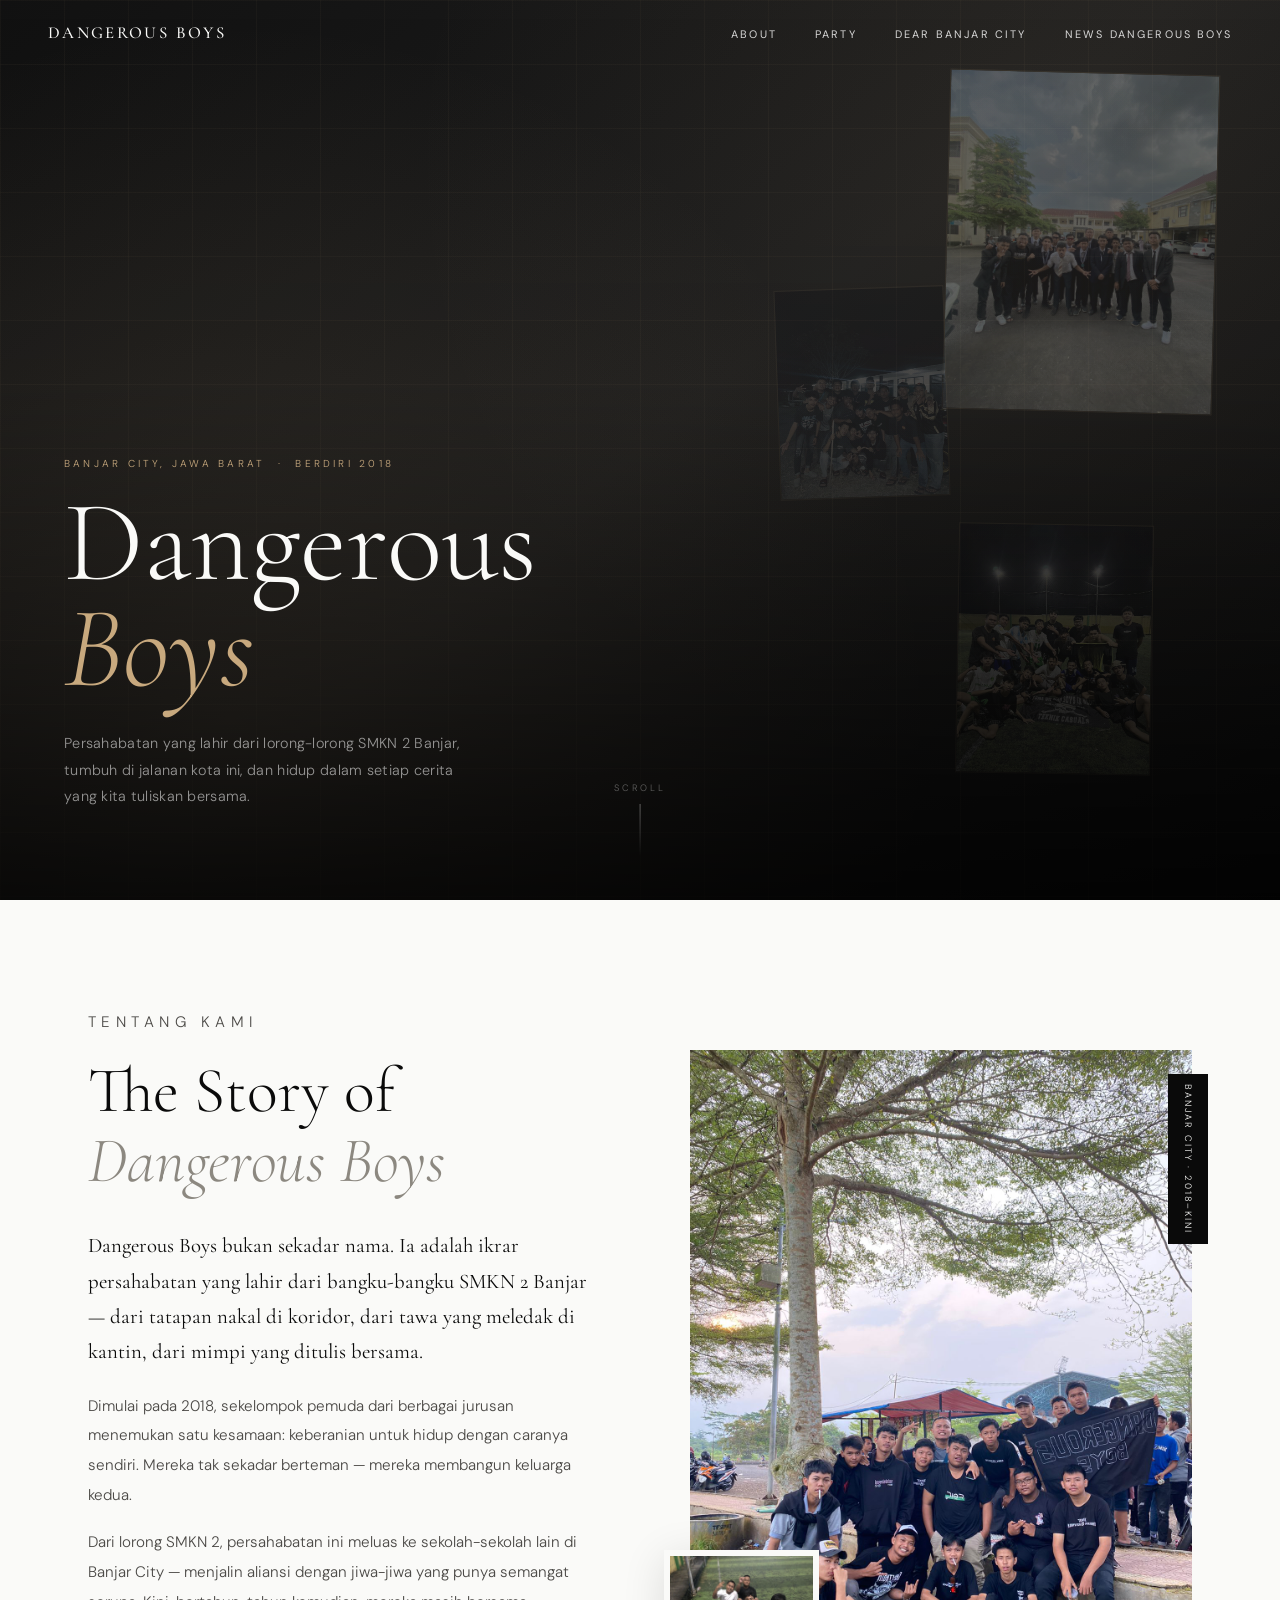
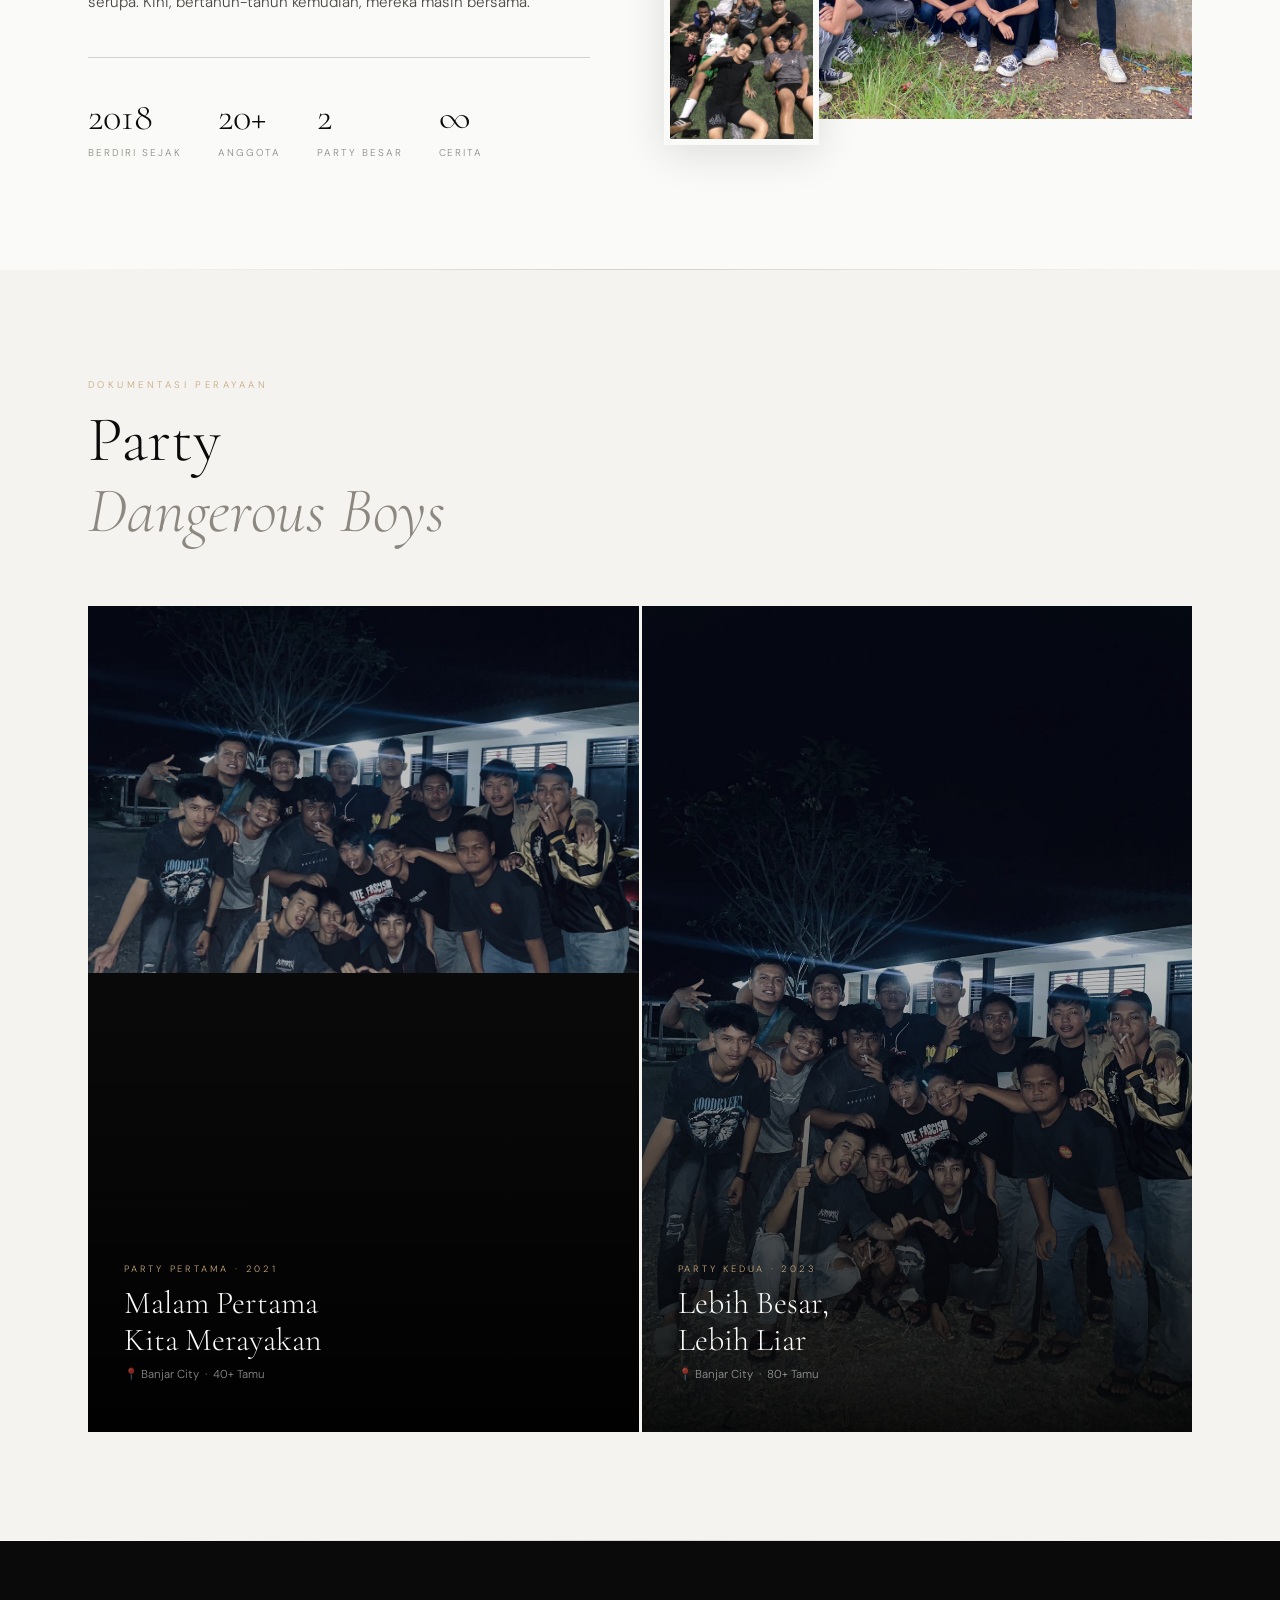
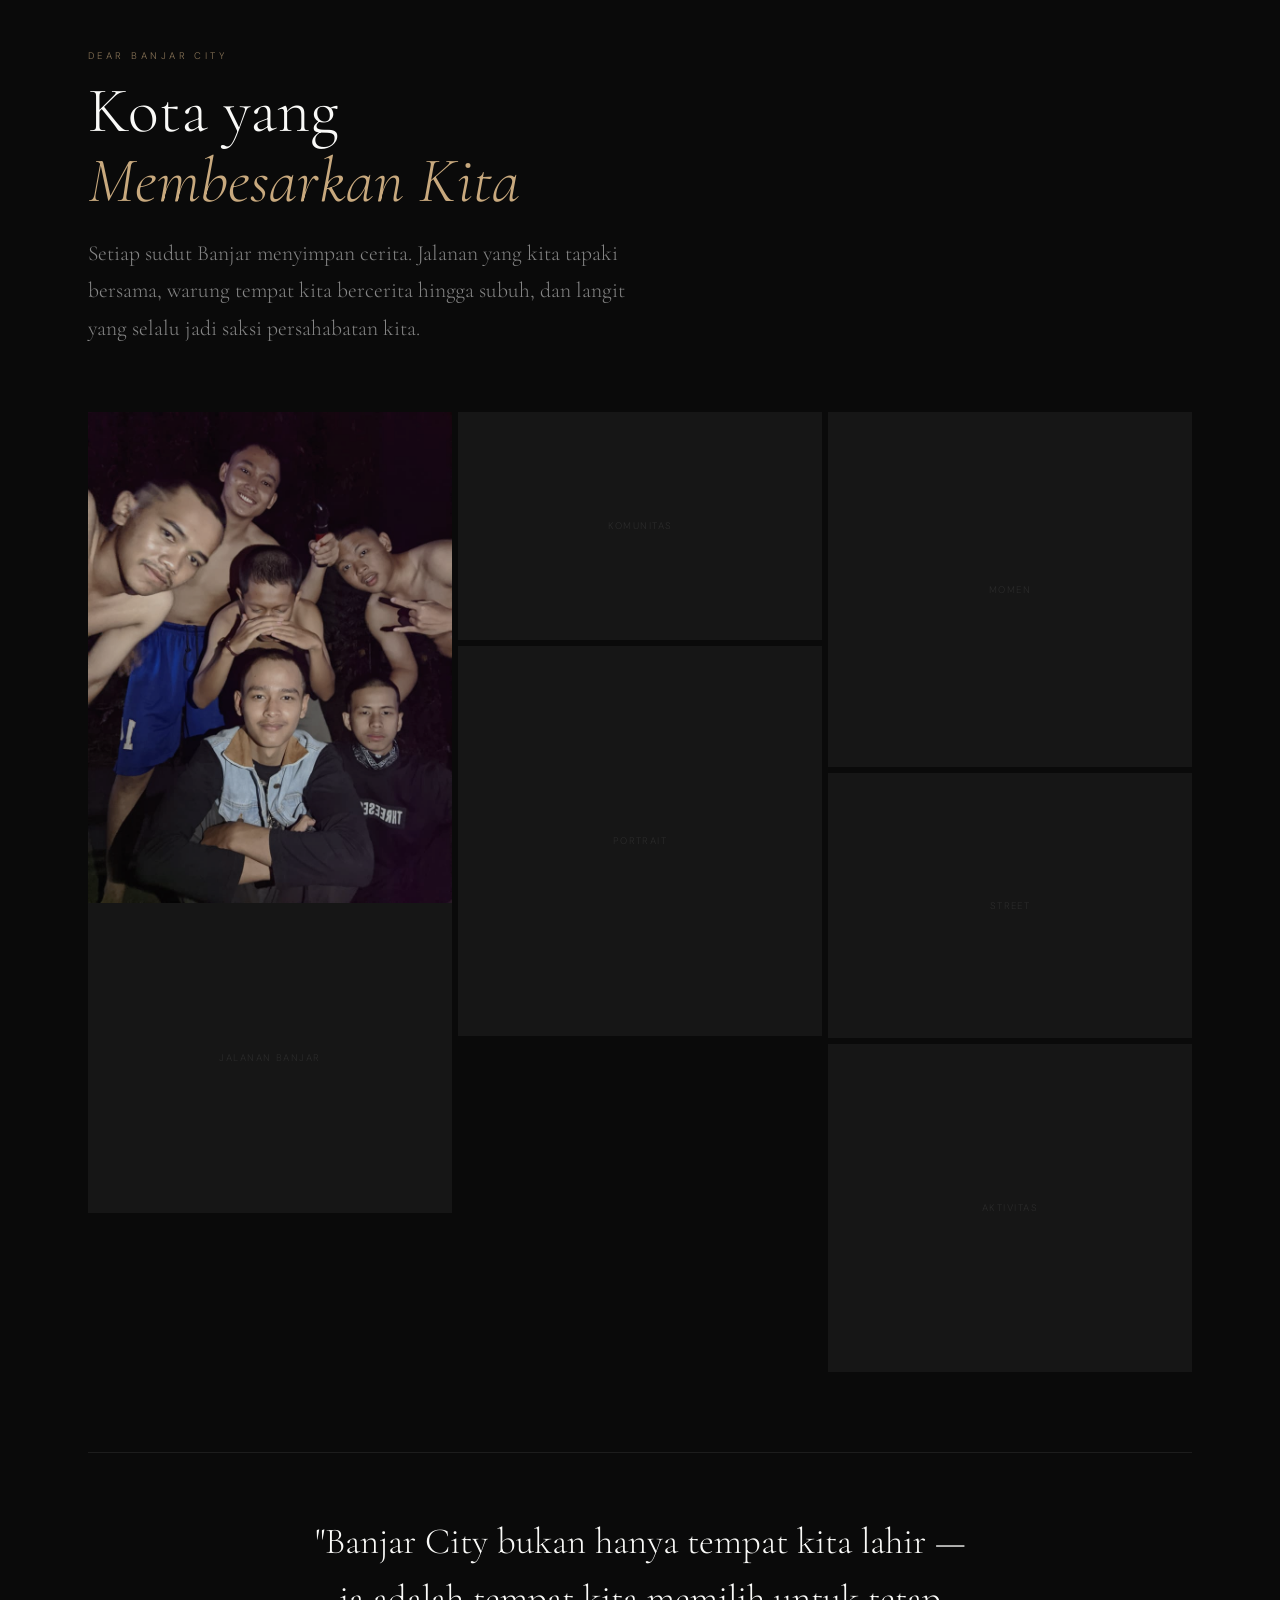
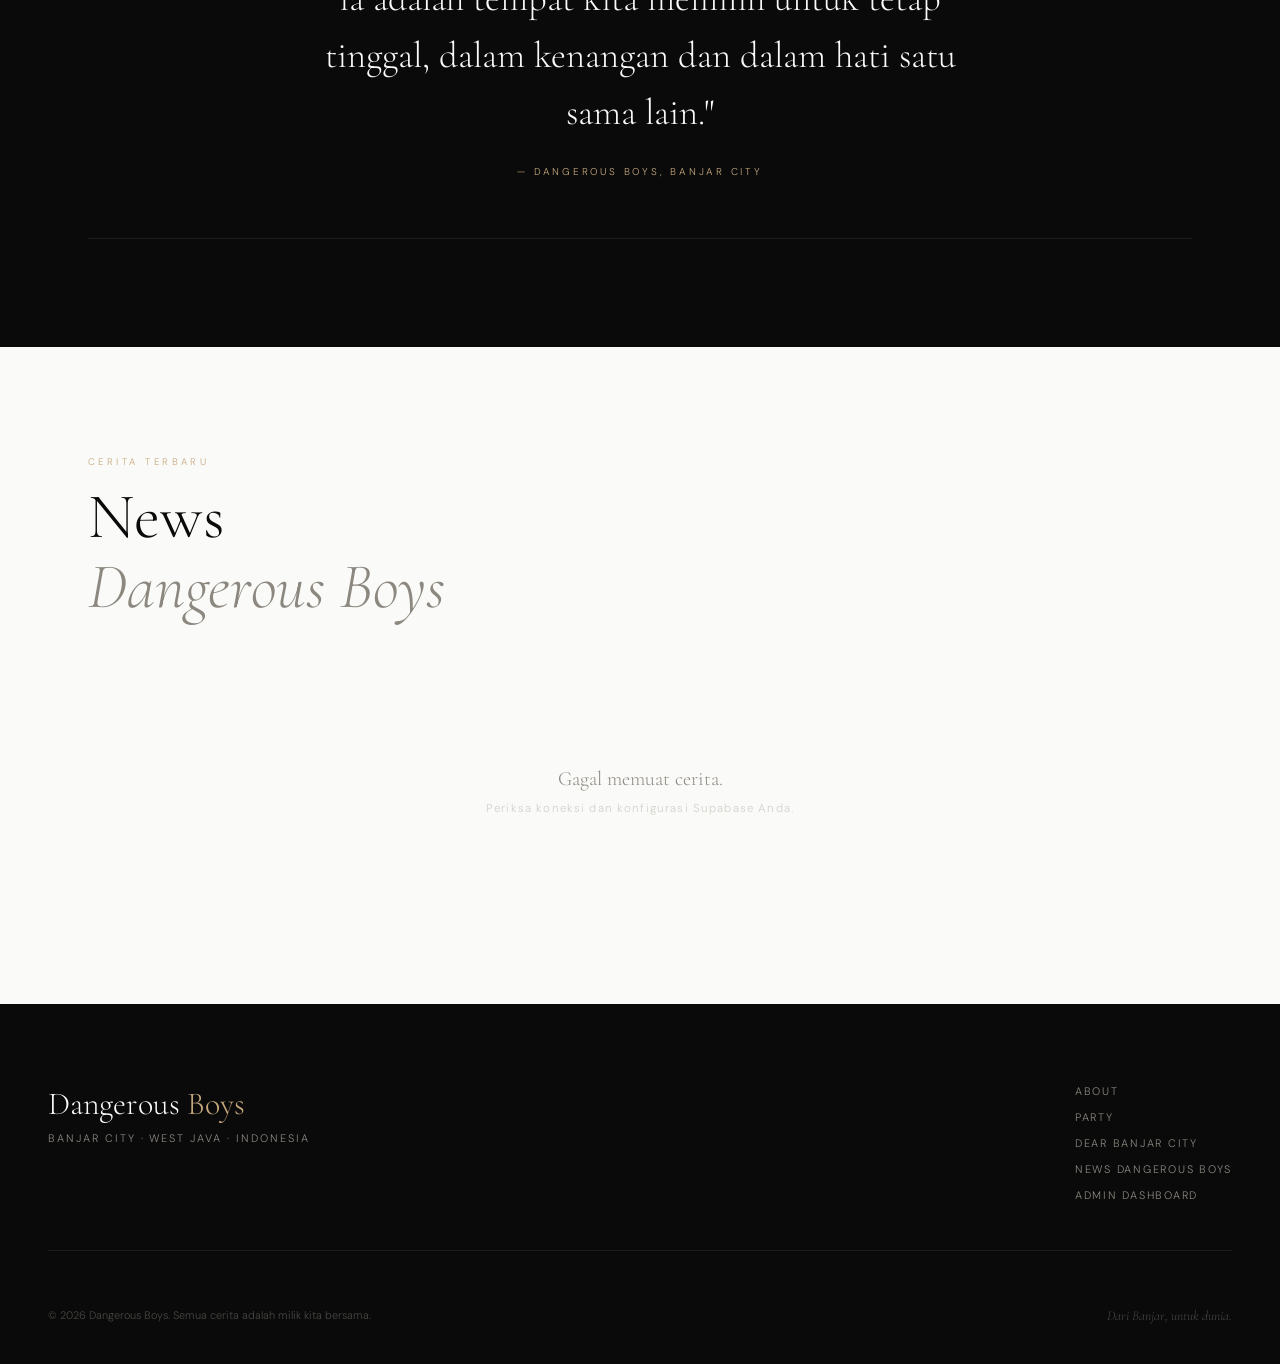
==== index.html @ dc1d6043 "update" ====
<!DOCTYPE html>
<html lang="id">

<head>
    <meta charset="UTF-8" />
    <meta name="viewport" content="width=device-width, initial-scale=1.0" />
    <meta name="description"
        content="Dangerous Boys — Komunitas persahabatan dari Banjar City, Jawa Barat. Dokumentasi perjalanan, party, dan cerita bersama." />
    <title>Dangerous Boys — Banjar City</title>

    <!-- CSS -->
    <link rel="stylesheet" href="css/style.css" />
    <link rel="stylesheet" href="css/animation.css" />
</head>

<body>

    <!-- NAVBAR (di-inject oleh components/navbar.js) -->
    <div id="navbar-root"></div>

    <!-- ═══════════════════════════════════════════════════════════
       HERO
  ════════════════════════════════════════════════════════════ -->
    <section class="hero">
        <div class="hero-bg"></div>
        <div class="hero-grid"></div>

        <!-- Floating photo frames (isi dengan foto asli jika ada) -->
        <div class="hero-photos" aria-hidden="true">
            <div class="hero-photo hp1">
                <img src="assets/images/wisudasmk1.jpeg" alt="" />
                <div class="ph">Photo 1</div>
            </div>
            <div class="hero-photo hp2">
                <img src="assets/images/homeajay.jpeg" alt="" />
                <div class="ph">Photo 2</div>
            </div>
            <div class="hero-photo hp3">
                <img src="assets/images/socer.jpeg" alt="" />
                <div class="ph">Photo 3</div>
            </div>
        </div>

        <div class="hero-overlay"></div>

        <div class="hero-content">
            <p class="hero-eyebrow">Banjar City, Jawa Barat &nbsp;·&nbsp; Berdiri 2018</p>
            <h1 class="hero-title">
                Dangerous<br>
                <em>Boys</em>
            </h1>
            <p class="hero-sub">
                Persahabatan yang lahir dari lorong-lorong SMKN 2 Banjar,
                tumbuh di jalanan kota ini, dan hidup dalam setiap cerita
                yang kita tuliskan bersama.
            </p>
        </div>

        <div class="hero-scroll" aria-hidden="true">
            <span>Scroll</span>
            <div class="scroll-line"></div>
        </div>
    </section>

    <!-- ═══════════════════════════════════════════════════════════
       ABOUT
  ════════════════════════════════════════════════════════════ -->
    <section id="about">
        <div class="container">
            <div class="about-inner">

                <!-- Text — kiri -->
                <div class="about-text reveal-left">
                    <p class="section-eyebrow">Tentang Kami</p>
                    <h2 class="section-title" style="margin-bottom: 32px">
                        The Story of<br>
                        <em>Dangerous Boys</em>
                    </h2>
                    <p class="lead">
                        Dangerous Boys bukan sekadar nama. Ia adalah ikrar persahabatan yang lahir
                        dari bangku-bangku SMKN 2 Banjar — dari tatapan nakal di koridor, dari tawa
                        yang meledak di kantin, dari mimpi yang ditulis bersama.
                    </p>
                    <p>
                        Dimulai pada 2018, sekelompok pemuda dari berbagai jurusan menemukan satu
                        kesamaan: keberanian untuk hidup dengan caranya sendiri. Mereka tak sekadar
                        berteman — mereka membangun keluarga kedua.
                    </p>
                    <p>
                        Dari lorong SMKN 2, persahabatan ini meluas ke sekolah-sekolah lain di
                        Banjar City — menjalin aliansi dengan jiwa-jiwa yang punya semangat serupa.
                        Kini, bertahun-tahun kemudian, mereka masih bersama.
                    </p>
                    <div class="about-stats">
                        <div>
                            <span class="stat-num">2018</span>
                            <span class="stat-label">Berdiri Sejak</span>
                        </div>
                        <div>
                            <span class="stat-num">20+</span>
                            <span class="stat-label">Anggota</span>
                        </div>
                        <div>
                            <span class="stat-num">2</span>
                            <span class="stat-label">Party Besar</span>
                        </div>
                        <div>
                            <span class="stat-num">∞</span>
                            <span class="stat-label">Cerita</span>
                        </div>
                    </div>
                </div>

                <!-- Photo — kanan -->
                <div class="about-photo reveal-right">
                    <div class="about-photo-main">
                        <!-- Ganti dengan foto asli: -->
                        <img src="assets/images/scitem.jpeg" alt="Dangerous Boys" />
                        <div class="ph" style="min-height:460px;flex-direction:column;gap:8px">
                            <span>📷</span>
                            <span>Portrait Photo<br>Dangerous Boys</span>
                        </div>
                    </div>
                    <div class="about-photo-accent">
                        <img src="assets/images/socer2.jpeg" alt="" />
                        <div class="ph" style="height:100%">Group</div>
                    </div>
                    <div class="about-photo-tag">Banjar City · 2018–Kini</div>
                </div>

            </div>
        </div>
    </section>

    <div class="divider"></div>

    <!-- ═══════════════════════════════════════════════════════════
       PARTY
  ════════════════════════════════════════════════════════════ -->
    <section id="party">
        <div class="container">
            <div class="party-header reveal">
                <p class="section-eyebrow">Dokumentasi Perayaan</p>
                <h2 class="section-title">
                    Party<br>
                    <em>Dangerous Boys</em>
                </h2>
            </div>

            <div class="party-grid">

                <!-- Party 1 -->
                <div class="party-card reveal" onclick="openModal('party1')" role="button" tabindex="0"
                    aria-label="Lihat Party Pertama 2021">
                    <div class="party-card-img">
                        <img src="assets/images/homeajay.jpeg" alt="Party Pertama 2021" />
                        <div class="ph" style="min-height:360px">Party I — 2021</div>
                    </div>
                    <div class="party-card-overlay">
                        <p class="pc-tag">Party Pertama · 2021</p>
                        <h3 class="pc-title">Malam Pertama<br>Kita Merayakan</h3>
                        <p class="pc-meta">📍 Banjar City &nbsp;·&nbsp; 40+ Tamu</p>
                        <p class="pc-story">
                            Malam di mana semuanya terasa seperti mimpi. Kita berkumpul untuk
                            pertama kalinya dalam perayaan yang sesungguhnya — musik kencang,
                            tawa tak berhenti, dan janji dibuat di bawah langit Banjar.
                        </p>
                    </div>
                </div>

                <!-- Party 2 -->
                <div class="party-card reveal" style="transition-delay: .15s" onclick="openModal('party2')"
                    role="button" tabindex="0" aria-label="Lihat Party Kedua 2023">
                    <div class="party-card-img">
                        <img src="assets/images/homeajay.jpeg" alt="Party Kedua 2023" />
                        <div class="ph" style="min-height:500px">Party II — 2023</div>
                    </div>
                    <div class="party-card-overlay">
                        <p class="pc-tag">Party Kedua · 2023</p>
                        <h3 class="pc-title">Lebih Besar,<br>Lebih Liar</h3>
                        <p class="pc-meta">📍 Banjar City &nbsp;·&nbsp; 80+ Tamu</p>
                        <p class="pc-story">
                            Dua tahun berlalu, Dangerous Boys kembali. Lebih ramai, lebih meriah,
                            lebih penuh kenangan. Wajah baru berbaur dengan yang lama —
                            semua menjadi satu dalam satu malam tak terlupakan.
                        </p>
                    </div>
                </div>

            </div>
        </div>
    </section>

    <div class="divider"></div>

    <!-- ═══════════════════════════════════════════════════════════
       DEAR BANJAR CITY
  ════════════════════════════════════════════════════════════ -->
    <section id="dear-banjar">
        <div class="container">

            <div class="dear-header reveal">
                <p class="section-eyebrow">Dear Banjar City</p>
                <h2 class="section-title">
                    Kota yang<br>
                    <em>Membesarkan Kita</em>
                </h2>
                <p class="dear-lead">
                    Setiap sudut Banjar menyimpan cerita. Jalanan yang kita tapaki bersama,
                    warung tempat kita bercerita hingga subuh, dan langit yang selalu
                    jadi saksi persahabatan kita.
                </p>
            </div>

            <!-- Masonry gallery -->
            <div class="dear-masonry">

                <div class="dear-item reveal" onclick="openModal('banjar1')" role="button" tabindex="0">
                    <img src="assets/images/botak.jpeg" alt="Jalanan Banjar" />
                    <div class="ph" style="height: 310px">Jalanan Banjar</div>
                    <div class="dear-item-caption">"Di sini kita belajar arti pulang." — Banjar City, 2022</div>
                </div>

                <div class="dear-item reveal" style="transition-delay: .1s" onclick="openModal('banjar2')" role="button"
                    tabindex="0">
                    <!-- <img src="assets/images/stories/banjar-2.jpg" alt="Komunitas" /> -->
                    <div class="ph" style="height: 228px">Komunitas</div>
                    <div class="dear-item-caption">"Persahabatan yang ditempa dari keringat dan tawa." — 2021</div>
                </div>

                <div class="dear-item reveal" style="transition-delay: .2s" onclick="openModal('banjar3')" role="button"
                    tabindex="0">
                    <!-- <img src="assets/images/stories/banjar-3.jpg" alt="Portrait" /> -->
                    <div class="ph" style="height: 390px">Portrait</div>
                    <div class="dear-item-caption">"Wajah-wajah yang akan selalu aku rindukan." — 2023</div>
                </div>

                <div class="dear-item reveal" style="transition-delay: .1s" onclick="openModal('banjar4')" role="button"
                    tabindex="0">
                    <!-- <img src="assets/images/stories/banjar-4.jpg" alt="Momen" /> -->
                    <div class="ph" style="height: 355px">Momen</div>
                    <div class="dear-item-caption">"Kita menulis sejarah kecil kita sendiri." — 2022</div>
                </div>

                <div class="dear-item reveal" style="transition-delay: .2s" onclick="openModal('banjar5')" role="button"
                    tabindex="0">
                    <!-- <img src="assets/images/stories/banjar-5.jpg" alt="Street" /> -->
                    <div class="ph" style="height: 265px">Street</div>
                    <div class="dear-item-caption">"Banjar mengajarkan kita bangga dengan tempat kita berdiri." — 2023
                    </div>
                </div>

                <div class="dear-item reveal" style="transition-delay: .3s" onclick="openModal('banjar6')" role="button"
                    tabindex="0">
                    <!-- <img src="assets/images/stories/banjar-6.jpg" alt="Aktivitas" /> -->
                    <div class="ph" style="height: 328px">Aktivitas</div>
                    <div class="dear-item-caption">"Malam-malam panjang yang membentuk kita." — 2022</div>
                </div>

            </div>

            <!-- Quote -->
            <div class="dear-quote reveal">
                <blockquote>
                    "Banjar City bukan hanya tempat kita lahir — ia adalah tempat kita
                    memilih untuk tetap tinggal, dalam kenangan dan dalam hati satu sama lain."
                </blockquote>
                <cite>— Dangerous Boys, Banjar City</cite>
            </div>

        </div>
    </section>

    <!-- ═══════════════════════════════════════════════════════════
       NEWS DANGEROUS BOYS
  ════════════════════════════════════════════════════════════ -->
    <section id="news">
        <div class="container">
            <div class="news-header reveal">
                <p class="section-eyebrow">Cerita Terbaru</p>
                <h2 class="section-title">
                    News<br>
                    <em>Dangerous Boys</em>
                </h2>
            </div>
            <!-- Diisi oleh js/news.js -->
            <div class="news-grid" id="newsGrid"></div>
        </div>
    </section>

    <!-- FOOTER (di-inject oleh components/footer.js) -->
    <div id="footer-root"></div>

    <!-- ═══════════════════════════════════════════════════════════
       MODAL (global, dipakai oleh modal.js)
  ════════════════════════════════════════════════════════════ -->
    <div id="modal" role="dialog" aria-modal="true" aria-labelledby="modalTitle">
        <div class="modal-inner">
            <button class="modal-close" onclick="closeModal()" aria-label="Tutup">✕ Tutup</button>
            <div class="modal-img-wrap">
                <img id="modalImg" src="" alt="" />
                <div id="modalPh" aria-hidden="true"></div>
            </div>
            <div class="modal-body">
                <p class="modal-tag" id="modalTag"></p>
                <h3 class="modal-title" id="modalTitle"></h3>
                <p class="modal-story" id="modalStory"></p>
                <p class="modal-meta" id="modalMeta"></p>
            </div>
        </div>
    </div>

    <!-- ═══════════════════════════════════════════════════════════
       SCRIPTS — urutan penting!
  ════════════════════════════════════════════════════════════ -->
    <!-- 1. Supabase helper (harus pertama) -->
    <script src="js/supabase.js"></script>

    <!-- 2. Components -->
    <script src="components/navbar.js"></script>
    <script src="components/footer.js"></script>
    <script src="components/card-news.js"></script>

    <!-- 3. JS modules -->
    <script src="js/animation.js"></script>
    <script src="js/modal.js"></script>
    <script src="js/news.js"></script>

    <!-- 4. Entry point (jalankan setelah semua siap) -->
    <script src="js/main.js"></script>

</body>

</html>
---- css/style.css ----
/* ============================================================
   style.css — Main Styles untuk index.html
   ============================================================ */

@import url('https://fonts.googleapis.com/css2?family=Cormorant+Garamond:ital,wght@0,300;0,400;0,500;0,600;1,300;1,400&family=DM+Sans:opsz,wght@9..40,300;9..40,400;9..40,500&display=swap');

/* ── RESET & VARIABLES ─────────────────────────────────────── */
*, *::before, *::after { box-sizing: border-box; margin: 0; padding: 0; }

:root {
  --black:    #0a0a0a;
  --white:    #fafaf8;
  --gray-100: #f4f3f0;
  --gray-200: #ebebea;
  --gray-300: #d4d1cb;
  --gray-500: #8c8880;
  --gray-700: #4a4845;
  --accent:   #c8a97e;
  --accent-d: #a8895e;
  --serif:    'Cormorant Garamond', Georgia, serif;
  --sans:     'DM Sans', system-ui, sans-serif;
}

html  { scroll-behavior: smooth; }
body  { background: var(--white); color: var(--black); font-family: var(--sans); font-weight: 300; overflow-x: hidden; }
img   { max-width: 100%; display: block; }
a     { color: inherit; }

/* ── NAVBAR ────────────────────────────────────────────────── */
#navbar {
  position: fixed; top: 0; left: 0; right: 0; z-index: 100;
  padding: 22px 48px;
  display: flex; align-items: center; justify-content: space-between;
  transition: background 0.4s ease, border-color 0.4s ease, backdrop-filter 0.4s ease;
}
#navbar.scrolled {
  background: rgba(250, 250, 248, 0.95);
  backdrop-filter: blur(14px);
  border-bottom: 1px solid var(--gray-300);
}

/* Logo */
.nav-logo {
  font-family: var(--serif); font-size: 1.05rem; font-weight: 500;
  letter-spacing: 0.14em; text-transform: uppercase;
  color: var(--white); text-decoration: none;
  transition: color 0.3s; white-space: nowrap;
}
#navbar.scrolled .nav-logo { color: var(--black); }

/* Desktop links */
.nav-links {
  display: flex; gap: 38px; list-style: none;
}
.nav-links a {
  font-size: 0.68rem; font-weight: 400; letter-spacing: 0.2em;
  text-transform: uppercase; color: rgba(255,255,255,0.82); text-decoration: none;
  transition: color 0.3s; position: relative; white-space: nowrap;
}
.nav-links a::after {
  content: ''; position: absolute; bottom: -3px; left: 0;
  width: 0; height: 1px; background: currentColor; transition: width 0.3s;
}
.nav-links a:hover::after,
.nav-links a.nav-active::after { width: 100%; }
.nav-links a:hover { color: var(--white); }
#navbar.scrolled .nav-links a { color: var(--gray-700); }
#navbar.scrolled .nav-links a:hover { color: var(--black); }

/* Hamburger — hanya muncul di mobile */
.hamburger {
  display: none; flex-direction: column; gap: 5px;
  cursor: pointer; background: none; border: none; padding: 4px;
}
.hamburger span {
  display: block; width: 24px; height: 1px;
  background: var(--white); transition: background 0.3s;
}
#navbar.scrolled .hamburger span { background: var(--black); }

/* ── MOBILE MENU ─────────────────────────────────────────────
   Terpisah dari navbar — overlay fullscreen sendiri          */
.mobile-menu {
  display: none;                    /* Hidden secara default */
  position: fixed; inset: 0; z-index: 99;
  background: var(--black);
  flex-direction: column; align-items: center; justify-content: center;
  gap: 36px;
}
.mobile-menu.open { display: flex; } /* Muncul hanya saat JS tambahkan .open */

.mobile-close {
  position: absolute; top: 24px; right: 32px;
  background: none; border: none; color: var(--white);
  font-size: 1.8rem; cursor: pointer; line-height: 1;
}
.mobile-link {
  font-family: var(--serif); font-size: 2.2rem; font-weight: 300;
  color: var(--white); text-decoration: none; letter-spacing: 0.04em;
  transition: color 0.3s;
}
.mobile-link:hover { color: var(--accent); }

/* ── HERO ───────────────────────────────────────────────────── */
.hero {
  height: 100vh; position: relative; overflow: hidden;
  display: flex; align-items: flex-end; padding: 90px 64px;
}
.hero-bg {
  position: absolute; inset: 0;
  background: linear-gradient(140deg, #111 0%, #1e1e1e 50%, #0d0d0d 100%);
  will-change: transform;
}
.hero-bg::before {
  content: ''; position: absolute; inset: 0;
  background:
    radial-gradient(circle at 18% 80%, rgba(200,169,126,0.14) 0%, transparent 55%),
    radial-gradient(circle at 82% 18%, rgba(200,169,126,0.07) 0%, transparent 50%);
}
.hero-grid {
  position: absolute; inset: 0; pointer-events: none;
  background-image:
    linear-gradient(rgba(200,169,126,0.04) 1px, transparent 1px),
    linear-gradient(90deg, rgba(200,169,126,0.04) 1px, transparent 1px);
  background-size: 64px 64px;
}
.hero-overlay {
  position: absolute; inset: 0;
  background: linear-gradient(to top, rgba(0,0,0,0.78) 0%, rgba(0,0,0,0.04) 58%, transparent 100%);
}

/* Hero floating photos */
.hero-photos { position: absolute; inset: 0; pointer-events: none; }
.hero-photo {
  position: absolute; overflow: hidden;
  border: 1px solid rgba(200,169,126,0.18);
}
.hero-photo .ph {
  width: 100%; height: 100%;
  background: #1c1c1c;
  display: flex; align-items: center; justify-content: center;
  color: #2e2e2e; font-size: 0.58rem; letter-spacing: 0.18em; text-transform: uppercase;
}
.hero-photo img { width: 100%; height: 100%; object-fit: cover; opacity: 0.55; filter: grayscale(30%); }
.hp1 { top: 8%; right: 5%; width: 270px; height: 340px; transform: rotate(1.5deg); opacity: 0.55; }
.hp2 { top: 32%; right: 26%; width: 170px; height: 210px; transform: rotate(-2deg); opacity: 0.35; }
.hp3 { bottom: 14%; right: 10%; width: 195px; height: 250px; transform: rotate(1deg); opacity: 0.45; }

/* Hero content */
.hero-content { position: relative; z-index: 2; max-width: 680px; }
.hero-eyebrow {
  font-size: 0.63rem; letter-spacing: 0.32em; text-transform: uppercase;
  color: var(--accent); margin-bottom: 20px;
}
.hero-title {
  font-family: var(--serif);
  font-size: clamp(3.8rem, 9vw, 7.5rem);
  font-weight: 300; line-height: 0.92;
  color: var(--white); margin-bottom: 28px;
}
.hero-title em { font-style: italic; color: var(--accent); }
.hero-sub {
  font-size: 0.9rem; color: rgba(255,255,255,0.55);
  line-height: 1.85; max-width: 420px; letter-spacing: 0.02em;
}

/* Scroll hint */
.hero-scroll {
  position: absolute; bottom: 44px; left: 50%; transform: translateX(-50%);
  display: flex; flex-direction: column; align-items: center; gap: 10px;
  color: rgba(255,255,255,0.35); font-size: 0.58rem; letter-spacing: 0.32em; text-transform: uppercase;
  z-index: 2;
}
.scroll-line {
  width: 1px; height: 52px;
  background: linear-gradient(to bottom, rgba(255,255,255,0.35), transparent);
}

/* ── SECTION SHARED ─────────────────────────────────────────── */
section { padding: 108px 0; }
.container { max-width: 1200px; margin: 0 auto; padding: 0 48px; }

.section-eyebrow {
  font-size: 0.6rem; letter-spacing: 0.36em; text-transform: uppercase;
  color: var(--accent); margin-bottom: 14px;
}
.section-title {
  font-family: var(--serif);
  font-size: clamp(2.4rem, 5vw, 4rem);
  font-weight: 300; line-height: 1.1;
}
.section-title em { font-style: italic; color: var(--gray-500); }

/* ── ABOUT ──────────────────────────────────────────────────── */
#about { background: var(--white); }
.about-inner {
  display: grid; grid-template-columns: 1fr 1fr;
  gap: 100px; align-items: center;
}
.about-text p { font-size: 0.95rem; line-height: 1.95; color: var(--gray-700); margin-bottom: 18px; }
.about-text p.lead {
  font-family: var(--serif); font-size: 1.3rem; font-weight: 400;
  color: var(--black); line-height: 1.7; margin-bottom: 22px;
}
.about-stats {
  display: flex; gap: 36px; flex-wrap: wrap;
  margin-top: 40px; padding-top: 36px; border-top: 1px solid var(--gray-300);
}
.stat-num   { font-family: var(--serif); font-size: 2.4rem; font-weight: 300; display: block; }
.stat-label { font-size: 0.62rem; letter-spacing: 0.2em; text-transform: uppercase; color: var(--gray-500); }

/* About photo */
.about-photo { position: relative; }
.about-photo-main {
  width: 100%; overflow: hidden; aspect-ratio: 3/4;
  background: var(--gray-100);
}
.about-photo-main img { width: 100%; height: 100%; object-fit: cover; transition: transform 0.8s; }
.about-photo:hover .about-photo-main img { transform: scale(1.04); }
.about-photo-main .ph {
  width: 100%; height: 100%; min-height: 460px;
  display: flex; align-items: center; justify-content: center; flex-direction: column; gap: 8px;
  background: var(--gray-100); color: var(--gray-300);
  font-size: 0.65rem; letter-spacing: 0.15em; text-transform: uppercase;
}
.about-photo-accent {
  position: absolute; bottom: -26px; left: -26px;
  width: 155px; height: 195px;
  border: 6px solid var(--white); overflow: hidden;
  box-shadow: 0 8px 40px rgba(0,0,0,0.12); background: var(--gray-100);
}
.about-photo-accent img { width: 100%; height: 100%; object-fit: cover; filter: grayscale(20%); }
.about-photo-accent .ph { width: 100%; height: 100%; min-height: 0; font-size: 0.58rem; display: flex; align-items: center; justify-content: center; color: var(--gray-300); }
.about-photo-tag {
  position: absolute; top: 24px; right: -16px;
  background: var(--black); color: var(--white);
  font-size: 0.58rem; letter-spacing: 0.2em; text-transform: uppercase;
  padding: 10px 14px; writing-mode: vertical-rl;
}

/* ── DIVIDER ────────────────────────────────────────────────── */
.divider {
  max-width: 1200px; margin: 0 auto; padding: 0 48px; height: 1px;
  background: linear-gradient(to right, transparent, var(--gray-300), transparent);
}

/* ── PARTY ──────────────────────────────────────────────────── */
#party { background: var(--gray-100); }
.party-header { margin-bottom: 60px; }
.party-grid { display: grid; grid-template-columns: 1fr 1fr; gap: 3px; }

.party-card { position: relative; overflow: hidden; cursor: pointer; background: var(--black); }
.party-card-img { width: 100%; overflow: hidden; position: relative; }
.party-card:nth-child(1) .party-card-img { aspect-ratio: 3/2; }
.party-card:nth-child(2) .party-card-img { aspect-ratio: 2/3; }
.party-card .ph {
  width: 100%; min-height: 320px; height: 100%;
  display: flex; align-items: center; justify-content: center;
  background: #191919; color: #333;
  font-size: 0.65rem; letter-spacing: 0.15em; text-transform: uppercase;
}
.party-card img { width: 100%; height: 100%; object-fit: cover; opacity: 0.8; filter: grayscale(20%); transition: transform 0.9s, filter 0.6s, opacity 0.5s; }
.party-card:hover img { transform: scale(1.06); filter: grayscale(0%); opacity: 1; }

.party-card-overlay {
  position: absolute; inset: 0;
  background: linear-gradient(to top, rgba(0,0,0,0.9) 0%, rgba(0,0,0,0.06) 55%, transparent 100%);
  display: flex; flex-direction: column; justify-content: flex-end; padding: 36px;
}
.pc-tag  { font-size: 0.58rem; letter-spacing: 0.3em; text-transform: uppercase; color: var(--accent); margin-bottom: 10px; }
.pc-title{ font-family: var(--serif); font-size: 2rem; font-weight: 300; color: var(--white); line-height: 1.15; margin-bottom: 8px; }
.pc-meta { font-size: 0.72rem; color: rgba(255,255,255,0.55); }
.pc-story{
  font-size: 0.84rem; color: rgba(255,255,255,0.65); line-height: 1.75; margin-top: 14px;
  max-height: 0; overflow: hidden; opacity: 0;
  transition: max-height 0.6s ease, opacity 0.4s ease;
}
.party-card:hover .pc-story { max-height: 180px; opacity: 1; }

/* ── DEAR BANJAR CITY ───────────────────────────────────────── */
#dear-banjar { background: var(--black); }
.dear-header { margin-bottom: 64px; }
.dear-header .section-eyebrow  { color: rgba(200,169,126,0.65); }
.dear-header .section-title    { color: var(--white); }
.dear-header .section-title em { color: var(--accent); }
.dear-lead {
  font-family: var(--serif); font-size: 1.35rem; font-weight: 300;
  color: rgba(255,255,255,0.5); line-height: 1.75; max-width: 560px; margin-top: 18px;
}

.dear-masonry { columns: 3; column-gap: 6px; }
.dear-item {
  break-inside: avoid; margin-bottom: 6px;
  position: relative; overflow: hidden; cursor: pointer; background: #131313;
}
.dear-item .ph {
  width: 100%; display: flex; align-items: center; justify-content: center;
  background: #161616; color: #2a2a2a;
  font-size: 0.6rem; letter-spacing: 0.15em; text-transform: uppercase;
}
.dear-item img { width: 100%; display: block; filter: grayscale(30%); opacity: 0.8; transition: transform 0.8s, filter 0.5s, opacity 0.5s; }
.dear-item:hover img { transform: scale(1.05); filter: grayscale(0%); opacity: 1; }
.dear-item-caption {
  position: absolute; bottom: 0; left: 0; right: 0;
  padding: 18px;
  background: linear-gradient(to top, rgba(0,0,0,0.9), transparent);
  font-size: 0.76rem; color: rgba(255,255,255,0.75); line-height: 1.5;
  transform: translateY(100%); transition: transform 0.4s ease;
}
.dear-item:hover .dear-item-caption { transform: translateY(0); }

.dear-quote {
  margin-top: 80px; text-align: center; padding: 60px 0;
  border-top: 1px solid rgba(255,255,255,0.08);
  border-bottom: 1px solid rgba(255,255,255,0.08);
}
.dear-quote blockquote {
  font-family: var(--serif); font-size: clamp(1.5rem, 3vw, 2.3rem);
  font-weight: 300; color: var(--white); line-height: 1.55;
  max-width: 680px; margin: 0 auto;
}
.dear-quote cite {
  display: block; margin-top: 24px;
  font-size: 0.62rem; letter-spacing: 0.28em; text-transform: uppercase;
  color: var(--accent); font-style: normal;
}

/* ── NEWS ───────────────────────────────────────────────────── */
#news { background: var(--white); }
.news-header { margin-bottom: 64px; }
.news-grid { display: grid; grid-template-columns: repeat(3, 1fr); gap: 44px; }

.news-card { cursor: pointer; display: flex; flex-direction: column; }
.news-card-img {
  aspect-ratio: 4/5; overflow: hidden; background: var(--gray-100); margin-bottom: 20px;
}
.news-card-img img {
  width: 100%; height: 100%; object-fit: cover; filter: grayscale(10%);
  transition: transform 0.7s, filter 0.5s;
}
.news-card:hover .news-card-img img { transform: scale(1.05); filter: grayscale(0%); }
.nc-img-placeholder {
  width: 100%; height: 100%; min-height: 260px;
  display: flex; align-items: center; justify-content: center;
  background: var(--gray-100); color: var(--gray-300);
  font-size: 0.62rem; letter-spacing: 0.12em; text-transform: uppercase;
  text-align: center; padding: 20px; line-height: 1.6;
}
.nc-meta   { display: flex; align-items: center; gap: 8px; margin-bottom: 9px; }
.nc-author { font-size: 0.6rem; letter-spacing: 0.2em; text-transform: uppercase; color: var(--accent); }
.nc-dot    { color: var(--gray-300); }
.nc-date   { font-size: 0.6rem; color: var(--gray-500); }
.nc-title  { font-family: var(--serif); font-size: 1.38rem; font-weight: 400; color: var(--black); line-height: 1.3; margin-bottom: 12px; }
.nc-story  { font-size: 0.84rem; color: var(--gray-700); line-height: 1.85; display: -webkit-box; -webkit-line-clamp: 4; -webkit-box-orient: vertical; overflow: hidden; }
.nc-read   { margin-top: 14px; font-size: 0.6rem; letter-spacing: 0.2em; text-transform: uppercase; color: var(--gray-500); display: inline-flex; align-items: center; gap: 8px; transition: color 0.3s; }
.nc-read::after { content: '→'; transition: transform 0.3s; }
.news-card:hover .nc-read          { color: var(--black); }
.news-card:hover .nc-read::after   { transform: translateX(4px); }

/* News states */
.news-state { grid-column: 1/-1; text-align: center; padding: 80px 0; }
.news-state p, .news-state-msg { font-family: var(--serif); font-size: 1.25rem; color: var(--gray-500); }
.news-state-sub { display: block; margin-top: 10px; font-size: 0.72rem; color: var(--gray-300); letter-spacing: 0.1em; }
.news-state-spinner {
  width: 32px; height: 32px; border: 2px solid var(--gray-300);
  border-top-color: var(--accent); border-radius: 50%;
  animation: spin 0.8s linear infinite; margin: 0 auto 16px;
}
@keyframes spin { to { transform: rotate(360deg); } }

/* ── FOOTER ─────────────────────────────────────────────────── */
footer { background: var(--black); color: var(--white); padding: 80px 48px 40px; }
.footer-inner { max-width: 1200px; margin: 0 auto; }
.footer-top {
  display: flex; justify-content: space-between; align-items: flex-start;
  margin-bottom: 56px; padding-bottom: 48px; border-bottom: 1px solid rgba(255,255,255,0.08);
}
.footer-brand    { font-family: var(--serif); font-size: 2rem; font-weight: 300; }
.footer-brand span { color: var(--accent); }
.footer-tagline  { margin-top: 8px; font-size: 0.68rem; letter-spacing: 0.18em; color: var(--gray-500); text-transform: uppercase; }
.footer-links    { display: flex; flex-direction: column; gap: 12px; }
.footer-links a  { font-size: 0.68rem; letter-spacing: 0.16em; text-transform: uppercase; color: var(--gray-500); text-decoration: none; transition: color 0.3s; }
.footer-links a:hover { color: var(--white); }
.footer-bottom   { display: flex; justify-content: space-between; align-items: center; }
.footer-copy     { font-size: 0.68rem; color: var(--gray-700); }
.footer-city     { font-family: var(--serif); font-size: 0.85rem; font-style: italic; color: var(--gray-700); }

/* ── MODAL ──────────────────────────────────────────────────── */
#modal {
  display: none; position: fixed; inset: 0; z-index: 200;
  background: rgba(0,0,0,0.96);
  align-items: center; justify-content: center; padding: 24px;
}
#modal.open { display: flex; }
.modal-inner {
  position: relative; max-width: 920px; width: 100%;
  display: grid; grid-template-columns: 1fr 1fr; gap: 52px; align-items: center;
}
.modal-img-wrap { overflow: hidden; }
#modalImg      { width: 100%; max-height: 82vh; object-fit: contain; display: block; }
#modalPh       {
  width: 100%; min-height: 420px;
  display: flex; align-items: center; justify-content: center;
  background: #161616; color: #333;
  font-size: 0.65rem; letter-spacing: 0.15em; text-transform: uppercase; text-align: center; padding: 20px;
}
.modal-tag   { font-size: 0.6rem; letter-spacing: 0.3em; text-transform: uppercase; color: var(--accent); margin-bottom: 14px; }
.modal-title { font-family: var(--serif); font-size: 2rem; font-weight: 300; color: var(--white); line-height: 1.2; margin-bottom: 20px; }
.modal-story { font-size: 0.86rem; color: rgba(255,255,255,0.6); line-height: 1.9; }
.modal-meta  { margin-top: 24px; padding-top: 18px; border-top: 1px solid rgba(255,255,255,0.1); font-size: 0.62rem; letter-spacing: 0.14em; text-transform: uppercase; color: var(--gray-500); }
.modal-close {
  position: absolute; top: -44px; right: 0;
  background: none; border: none; color: rgba(255,255,255,0.55);
  font-size: 0.62rem; letter-spacing: 0.2em; text-transform: uppercase; cursor: pointer; transition: color 0.2s;
}
.modal-close:hover { color: var(--white); }

/* ── RESPONSIVE ─────────────────────────────────────────────── */
@media (max-width: 1024px) {
  .nav-links { gap: 24px; }
}

@media (max-width: 900px) {
  /* Sembunyikan desktop nav, tampilkan hamburger */
  .nav-links  { display: none; }
  .hamburger  { display: flex; }

  #navbar { padding: 18px 28px; }

  .about-inner { grid-template-columns: 1fr; gap: 56px; }
  .about-photo-accent { display: none; }
  .party-grid { grid-template-columns: 1fr; }
  .party-card:nth-child(1) .party-card-img { aspect-ratio: 4/3; }
  .dear-masonry { columns: 2; }
  .news-grid { grid-template-columns: 1fr 1fr; }
  .modal-inner { grid-template-columns: 1fr; }
  #modalImg { max-height: 50vh; }
  .footer-top { flex-direction: column; gap: 40px; }
  .hero-photos { display: none; }
  .container { padding: 0 28px; }
}

@media (max-width: 600px) {
  #navbar { padding: 14px 20px; }
  section { padding: 72px 0; }
  .container { padding: 0 20px; }
  .hero { padding: 60px 20px; }
  .dear-masonry { columns: 1; }
  .news-grid { grid-template-columns: 1fr; }
  footer { padding: 60px 20px 32px; }
  .footer-bottom { flex-direction: column; gap: 12px; text-align: center; }
  .modal-inner { gap: 28px; }
  #modalPh { min-height: 240px; }
}
---- css/animation.css ----
/* ============================================================
   animation.css — Keyframes & Scroll Reveal Animations
   ============================================================ */

/* ── SCROLL REVEAL ──────────────────────────────────────────── */
.reveal {
  opacity: 0;
  transform: translateY(28px);
  transition: opacity 0.85s ease, transform 0.85s ease;
}
.reveal.visible {
  opacity: 1;
  transform: translateY(0);
}

.reveal-left {
  opacity: 0;
  transform: translateX(-28px);
  transition: opacity 0.85s ease, transform 0.85s ease;
}
.reveal-left.visible {
  opacity: 1;
  transform: translateX(0);
}

.reveal-right {
  opacity: 0;
  transform: translateX(28px);
  transition: opacity 0.85s ease, transform 0.85s ease;
}
.reveal-right.visible {
  opacity: 1;
  transform: translateX(0);
}

/* ── SCROLL LINE PULSE ──────────────────────────────────────── */
@keyframes scrollPulse {
  0%, 100% { opacity: 0.35; transform: scaleY(1); }
  50%       { opacity: 1;    transform: scaleY(1.15); }
}
.scroll-line {
  animation: scrollPulse 2s ease-in-out infinite;
  transform-origin: top center;
}

/* ── FADE IN ────────────────────────────────────────────────── */
@keyframes fadeIn {
  from { opacity: 0; }
  to   { opacity: 1; }
}
.fade-in {
  animation: fadeIn 0.6s ease forwards;
}

/* ── SLIDE UP ───────────────────────────────────────────────── */
@keyframes slideUp {
  from { opacity: 0; transform: translateY(20px); }
  to   { opacity: 1; transform: translateY(0); }
}
.slide-up {
  animation: slideUp 0.6s ease forwards;
}

/* ── HOVER: IMAGE ZOOM ──────────────────────────────────────── */
/* Dipakai oleh news-card dan about-photo */
.img-zoom-wrap { overflow: hidden; }
.img-zoom-wrap img {
  transition: transform 0.7s ease;
}
.img-zoom-wrap:hover img {
  transform: scale(1.05);
}

/* ── MODAL OPEN ─────────────────────────────────────────────── */
@keyframes modalFadeIn {
  from { opacity: 0; transform: scale(0.97); }
  to   { opacity: 1; transform: scale(1); }
}
#modal.open .modal-inner {
  animation: modalFadeIn 0.35s ease forwards;
}

/* ── MOBILE MENU OPEN ───────────────────────────────────────── */
@keyframes menuSlideIn {
  from { opacity: 0; transform: translateY(-16px); }
  to   { opacity: 1; transform: translateY(0); }
}
.mobile-menu.open {
  animation: menuSlideIn 0.3s ease forwards;
}
.mobile-menu.open .mobile-link {
  animation: slideUp 0.4s ease forwards;
  opacity: 0;
}
.mobile-menu.open .mobile-link:nth-child(2) { animation-delay: 0.08s; }
.mobile-menu.open .mobile-link:nth-child(3) { animation-delay: 0.14s; }
.mobile-menu.open .mobile-link:nth-child(4) { animation-delay: 0.20s; }
.mobile-menu.open .mobile-link:nth-child(5) { animation-delay: 0.26s; }

/* ── PARTY CARD HOVER ───────────────────────────────────────── */
.party-card::after {
  content: '';
  position: absolute; inset: 0;
  background: transparent;
  transition: background 0.4s;
}
.party-card:hover::after {
  background: rgba(200, 169, 126, 0.04);
}

/* ── SPINNER ─────────────────────────────────────────────────── */
@keyframes spin {
  to { transform: rotate(360deg); }
}
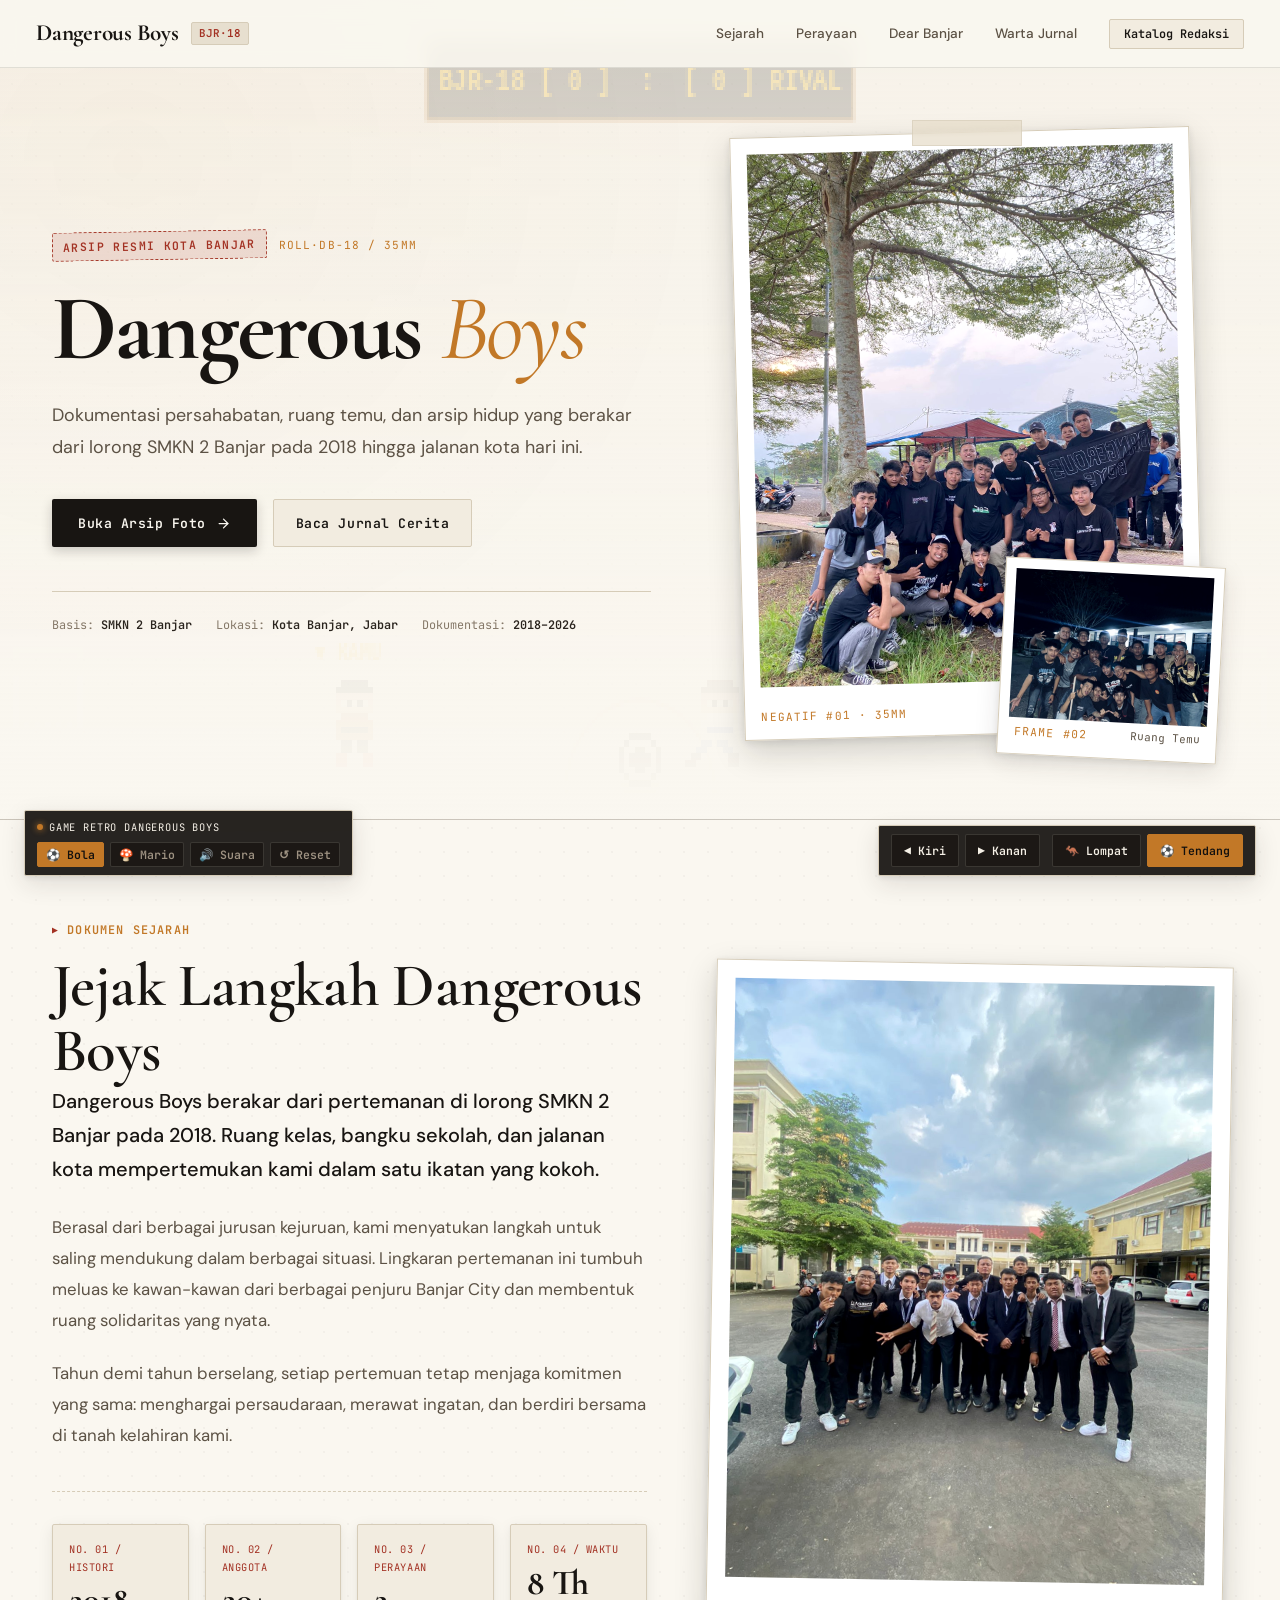
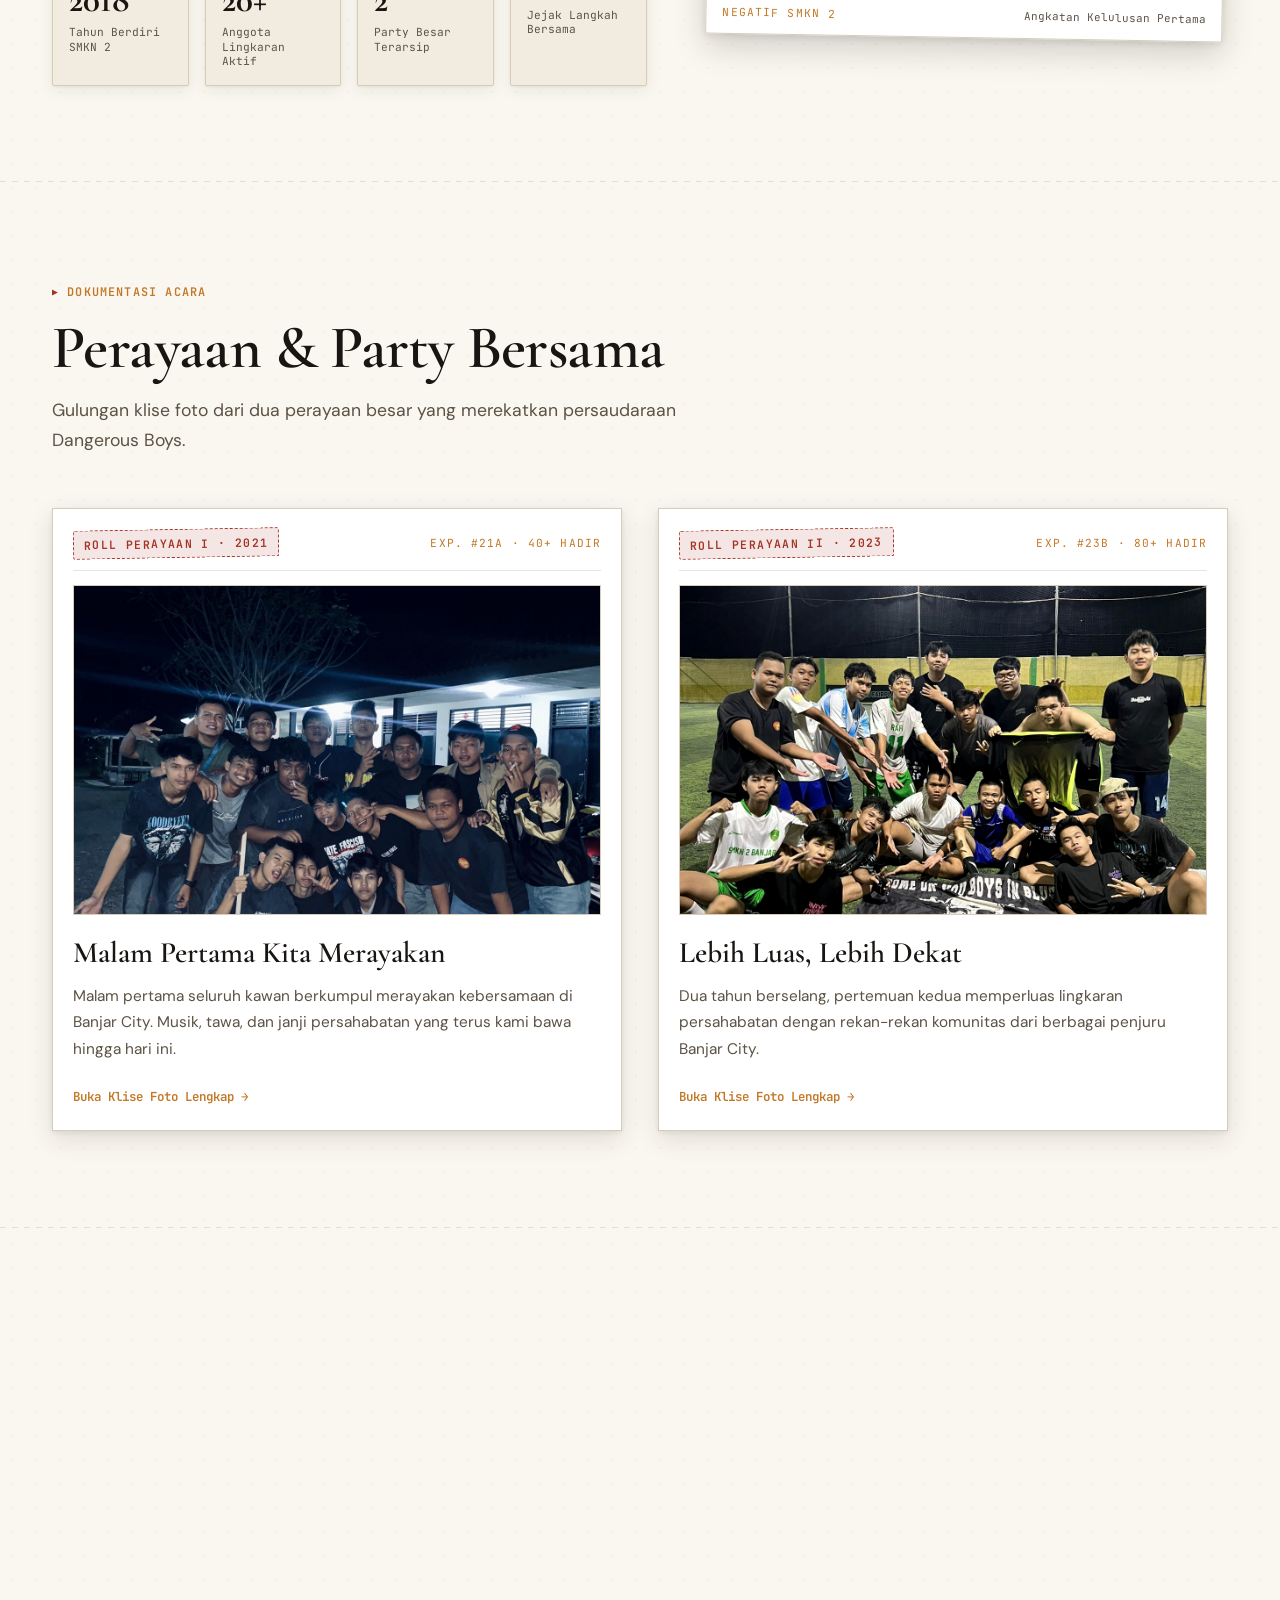
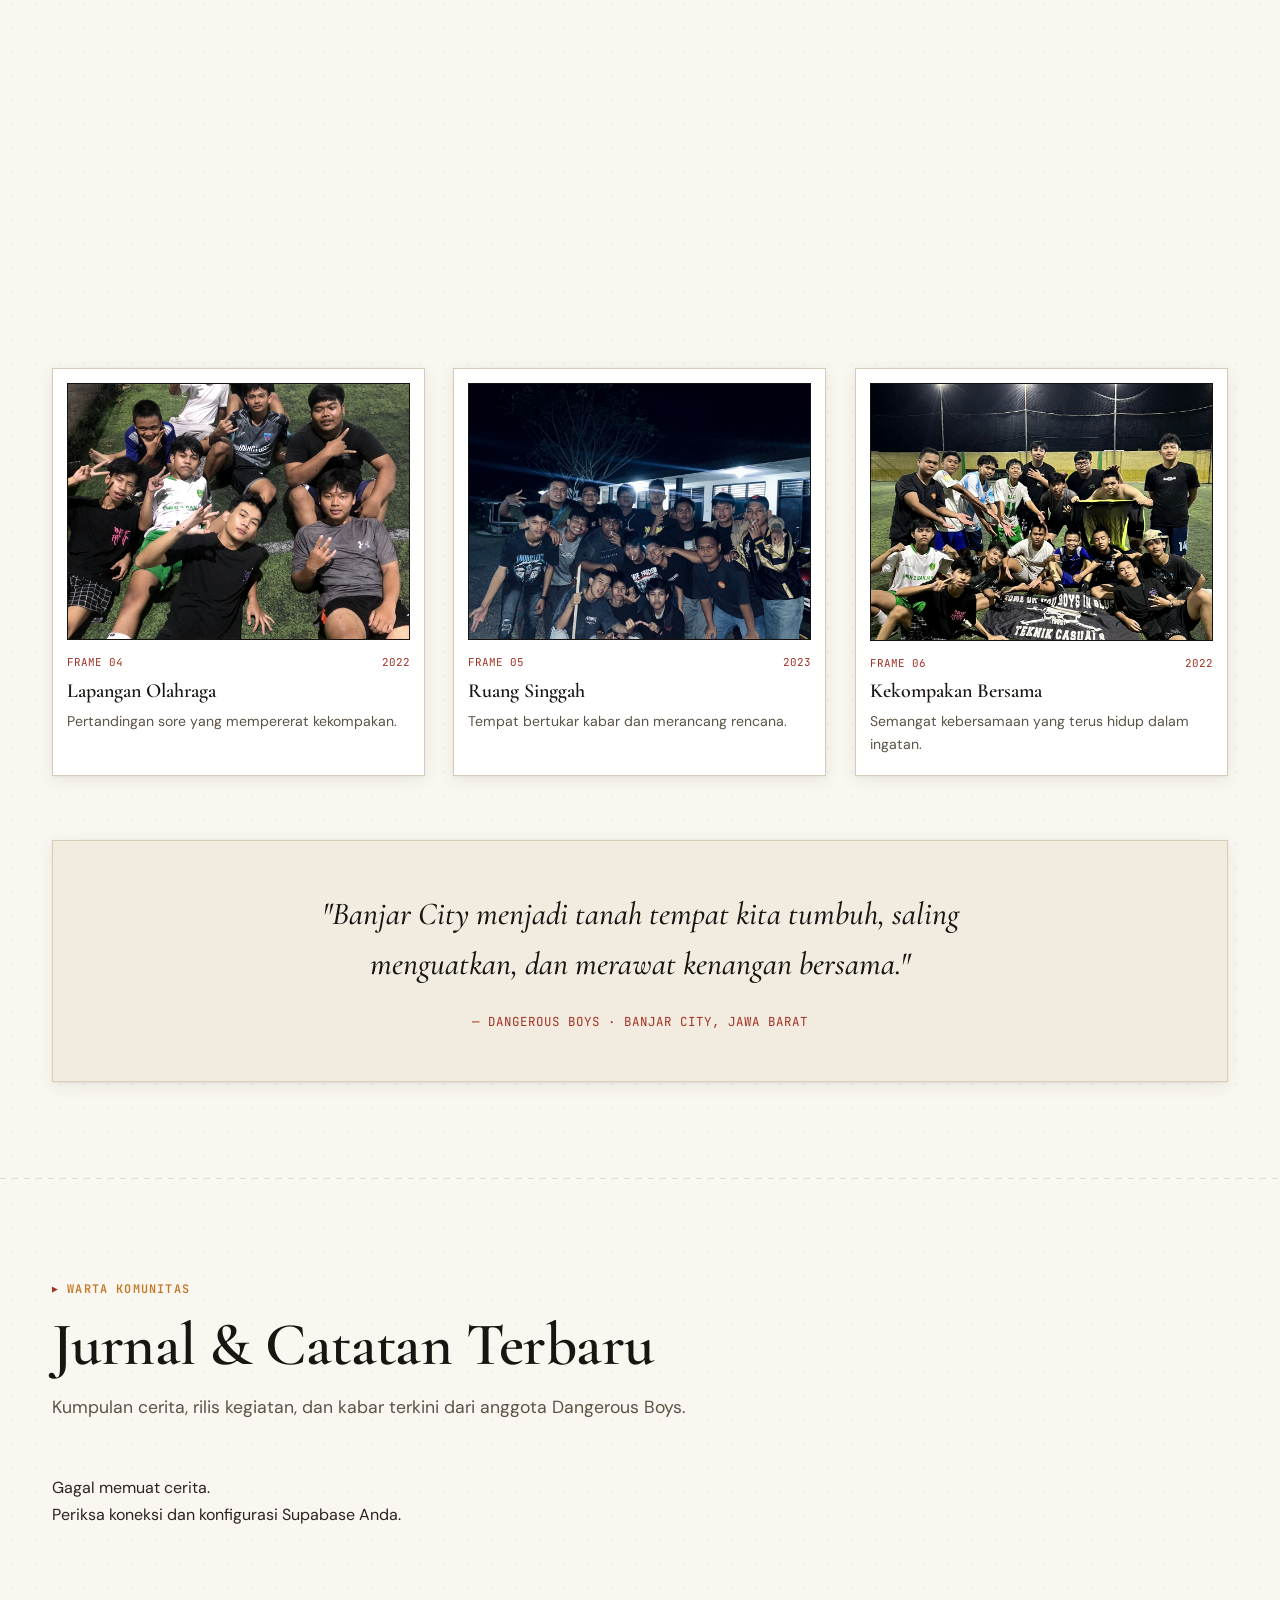
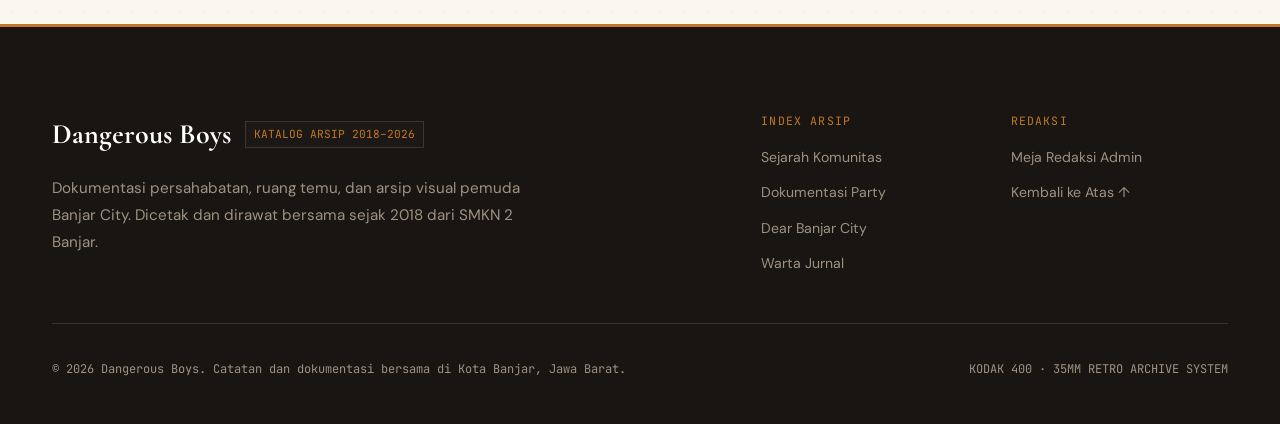
==== commit 5382cccd: "feat: redesign warm film archive retro UI, responsive layout & interactive 60fps retro soccer game" ====
--- a/index.html
+++ b/index.html
@@ -5,298 +5,363 @@
     <meta charset="UTF-8" />
     <meta name="viewport" content="width=device-width, initial-scale=1.0" />
     <meta name="description"
-        content="Dangerous Boys — Komunitas persahabatan dari Banjar City, Jawa Barat. Dokumentasi perjalanan, party, dan cerita bersama." />
-    <title>Dangerous Boys — Banjar City</title>
-
-    <!-- CSS -->
+        content="Dangerous Boys — Arsip dan jurnal analog persahabatan pemuda Banjar City, Jawa Barat. Dokumentasi klise foto, perayaan, dan catatan perjalanan sejak 2018." />
+    <title>Dangerous Boys — Arsip Foto & Komunitas Banjar City</title>
+
+    <!-- Stylesheets -->
     <link rel="stylesheet" href="css/style.css" />
     <link rel="stylesheet" href="css/animation.css" />
 </head>
 
 <body>
 
-    <!-- NAVBAR (di-inject oleh components/navbar.js) -->
+    <!-- RETRO GAME BACKGROUND CANVAS (Zero-Lag 60FPS) -->
+    <canvas id="retroCanvas" aria-hidden="true"></canvas>
+
+    <!-- NAVBAR (diinjeksi oleh components/navbar.js) -->
     <div id="navbar-root"></div>
 
     <!-- ═══════════════════════════════════════════════════════════
-       HERO
-  ════════════════════════════════════════════════════════════ -->
-    <section class="hero">
-        <div class="hero-bg"></div>
-        <div class="hero-grid"></div>
-
-        <!-- Floating photo frames (isi dengan foto asli jika ada) -->
-        <div class="hero-photos" aria-hidden="true">
-            <div class="hero-photo hp1">
-                <img src="assets/images/wisudasmk1.jpeg" alt="" />
-                <div class="ph">Photo 1</div>
-            </div>
-            <div class="hero-photo hp2">
-                <img src="assets/images/homeajay.jpeg" alt="" />
-                <div class="ph">Photo 2</div>
-            </div>
-            <div class="hero-photo hp3">
-                <img src="assets/images/socer.jpeg" alt="" />
-                <div class="ph">Photo 3</div>
-            </div>
-        </div>
-
-        <div class="hero-overlay"></div>
-
-        <div class="hero-content">
-            <p class="hero-eyebrow">Banjar City, Jawa Barat &nbsp;·&nbsp; Berdiri 2018</p>
-            <h1 class="hero-title">
-                Dangerous<br>
-                <em>Boys</em>
-            </h1>
-            <p class="hero-sub">
-                Persahabatan yang lahir dari lorong-lorong SMKN 2 Banjar,
-                tumbuh di jalanan kota ini, dan hidup dalam setiap cerita
-                yang kita tuliskan bersama.
-            </p>
-        </div>
-
-        <div class="hero-scroll" aria-hidden="true">
-            <span>Scroll</span>
-            <div class="scroll-line"></div>
+         HERO SECTION: VINTAGE FILM SPREAD
+    ════════════════════════════════════════════════════════════ -->
+    <header class="hero">
+        <div class="container">
+            <div class="hero-grid">
+
+                <!-- Narasi & Aksi -->
+                <div class="hero-content reveal-left">
+                    <div class="hero-stamp-row">
+                        <span class="film-stamp">Arsip Resmi Kota Banjar</span>
+                        <span class="film-code">ROLL·DB-18 / 35MM</span>
+                    </div>
+
+                    <h1 class="hero-title">
+                        Dangerous <span>Boys</span>
+                    </h1>
+
+                    <p class="hero-sub">
+                        Dokumentasi persahabatan, ruang temu, dan arsip hidup yang berakar dari
+                        lorong SMKN 2 Banjar pada 2018 hingga jalanan kota hari ini.
+                    </p>
+
+                    <div class="hero-actions">
+                        <a href="#party" class="btn-primary">
+                            <span>Buka Arsip Foto</span>
+                            <svg width="15" height="15" viewBox="0 0 24 24" fill="none" stroke="currentColor" stroke-width="2" stroke-linecap="round" stroke-linejoin="round">
+                                <line x1="5" y1="12" x2="19" y2="12"></line>
+                                <polyline points="12 5 19 12 12 19"></polyline>
+                            </svg>
+                        </a>
+                        <a href="#news" class="btn-secondary">
+                            <span>Baca Jurnal Cerita</span>
+                        </a>
+                    </div>
+
+                    <div class="hero-meta-strip">
+                        <span>Basis: <strong>SMKN 2 Banjar</strong></span>
+                        <span>Lokasi: <strong>Kota Banjar, Jabar</strong></span>
+                        <span>Dokumentasi: <strong>2018–2026</strong></span>
+                    </div>
+                </div>
+
+                <!-- Visual: Overlapping 35mm Prints -->
+                <div class="hero-visual reveal-right">
+                    <div class="hero-stack">
+                        <div class="hero-tape"></div>
+
+                        <!-- Foto Utama -->
+                        <div class="hero-main-frame">
+                            <img src="assets/images/scitem.jpeg" alt="Potret anggota Dangerous Boys di Kota Banjar" />
+                            <div class="polaroid-caption">
+                                <span class="film-code">NEGATIF #01 · 35MM</span>
+                                <span>Dok. Anggota Kota Banjar</span>
+                            </div>
+                        </div>
+
+                        <!-- Foto Kedua (Overlapping) -->
+                        <div class="hero-sub-frame">
+                            <img src="assets/images/homeajay.jpeg" alt="Momen kebersamaan Dangerous Boys" />
+                            <div class="polaroid-caption">
+                                <span class="film-code">FRAME #02</span>
+                                <span>Ruang Temu</span>
+                            </div>
+                        </div>
+                    </div>
+                </div>
+
+            </div>
+        </div>
+    </header>
+
+    <!-- ═══════════════════════════════════════════════════════════
+         ABOUT SECTION: RETRO DOCUMENTARY
+    ════════════════════════════════════════════════════════════ -->
+    <section id="about">
+        <div class="container">
+            <div class="about-grid">
+
+                <!-- Narasi Sejarah -->
+                <div class="about-body reveal-left">
+                    <div class="section-tag">Dokumen Sejarah</div>
+                    <h2 class="section-title">Jejak Langkah Dangerous Boys</h2>
+                    
+                    <p class="about-lead">
+                        Dangerous Boys berakar dari pertemanan di lorong SMKN 2 Banjar pada 2018.
+                        Ruang kelas, bangku sekolah, dan jalanan kota mempertemukan kami dalam satu ikatan yang kokoh.
+                    </p>
+
+                    <p>
+                        Berasal dari berbagai jurusan kejuruan, kami menyatukan langkah untuk saling mendukung
+                        dalam berbagai situasi. Lingkaran pertemanan ini tumbuh meluas ke kawan-kawan dari
+                        berbagai penjuru Banjar City dan membentuk ruang solidaritas yang nyata.
+                    </p>
+
+                    <p>
+                        Tahun demi tahun berselang, setiap pertemuan tetap menjaga komitmen yang sama:
+                        menghargai persaudaraan, merawat ingatan, dan berdiri bersama di tanah kelahiran kami.
+                    </p>
+
+                    <!-- Kartu Indeks Statistik -->
+                    <div class="about-index-cards">
+                        <div class="index-card">
+                            <div class="index-card-serial">NO. 01 / HISTORI</div>
+                            <div class="stat-num">2018</div>
+                            <div class="stat-label">Tahun Berdiri SMKN 2</div>
+                        </div>
+                        <div class="index-card">
+                            <div class="index-card-serial">NO. 02 / ANGGOTA</div>
+                            <div class="stat-num">20+</div>
+                            <div class="stat-label">Anggota Lingkaran Aktif</div>
+                        </div>
+                        <div class="index-card">
+                            <div class="index-card-serial">NO. 03 / PERAYAAN</div>
+                            <div class="stat-num">2</div>
+                            <div class="stat-label">Party Besar Terarsip</div>
+                        </div>
+                        <div class="index-card">
+                            <div class="index-card-serial">NO. 04 / WAKTU</div>
+                            <div class="stat-num">8 Th</div>
+                            <div class="stat-label">Jejak Langkah Bersama</div>
+                        </div>
+                    </div>
+                </div>
+
+                <!-- Foto Album Angkatan -->
+                <div class="about-visual reveal-right">
+                    <div class="about-album-card">
+                        <img src="assets/images/wisudasmk1.jpeg" alt="Dokumentasi kelulusan angkatan Dangerous Boys SMKN 2 Banjar" />
+                        <div class="polaroid-caption">
+                            <span class="film-code">NEGATIF SMKN 2</span>
+                            <span>Angkatan Kelulusan Pertama</span>
+                        </div>
+                    </div>
+                </div>
+
+            </div>
         </div>
     </section>
 
-    <!-- ═══════════════════════════════════════════════════════════
-       ABOUT
-  ════════════════════════════════════════════════════════════ -->
-    <section id="about">
-        <div class="container">
-            <div class="about-inner">
-
-                <!-- Text — kiri -->
-                <div class="about-text reveal-left">
-                    <p class="section-eyebrow">Tentang Kami</p>
-                    <h2 class="section-title" style="margin-bottom: 32px">
-                        The Story of<br>
-                        <em>Dangerous Boys</em>
-                    </h2>
-                    <p class="lead">
-                        Dangerous Boys bukan sekadar nama. Ia adalah ikrar persahabatan yang lahir
-                        dari bangku-bangku SMKN 2 Banjar — dari tatapan nakal di koridor, dari tawa
-                        yang meledak di kantin, dari mimpi yang ditulis bersama.
-                    </p>
-                    <p>
-                        Dimulai pada 2018, sekelompok pemuda dari berbagai jurusan menemukan satu
-                        kesamaan: keberanian untuk hidup dengan caranya sendiri. Mereka tak sekadar
-                        berteman — mereka membangun keluarga kedua.
-                    </p>
-                    <p>
-                        Dari lorong SMKN 2, persahabatan ini meluas ke sekolah-sekolah lain di
-                        Banjar City — menjalin aliansi dengan jiwa-jiwa yang punya semangat serupa.
-                        Kini, bertahun-tahun kemudian, mereka masih bersama.
-                    </p>
-                    <div class="about-stats">
-                        <div>
-                            <span class="stat-num">2018</span>
-                            <span class="stat-label">Berdiri Sejak</span>
-                        </div>
-                        <div>
-                            <span class="stat-num">20+</span>
-                            <span class="stat-label">Anggota</span>
-                        </div>
-                        <div>
-                            <span class="stat-num">2</span>
-                            <span class="stat-label">Party Besar</span>
-                        </div>
-                        <div>
-                            <span class="stat-num">∞</span>
-                            <span class="stat-label">Cerita</span>
-                        </div>
-                    </div>
-                </div>
-
-                <!-- Photo — kanan -->
-                <div class="about-photo reveal-right">
-                    <div class="about-photo-main">
-                        <!-- Ganti dengan foto asli: -->
-                        <img src="assets/images/scitem.jpeg" alt="Dangerous Boys" />
-                        <div class="ph" style="min-height:460px;flex-direction:column;gap:8px">
-                            <span>📷</span>
-                            <span>Portrait Photo<br>Dangerous Boys</span>
-                        </div>
-                    </div>
-                    <div class="about-photo-accent">
-                        <img src="assets/images/socer2.jpeg" alt="" />
-                        <div class="ph" style="height:100%">Group</div>
-                    </div>
-                    <div class="about-photo-tag">Banjar City · 2018–Kini</div>
-                </div>
+    <div class="section-divider"></div>
+
+    <!-- ═══════════════════════════════════════════════════════════
+         PARTY SECTION: FILM ROLLS
+    ════════════════════════════════════════════════════════════ -->
+    <section id="party">
+        <div class="container">
+            <div class="section-head reveal">
+                <div class="section-tag">Dokumentasi Acara</div>
+                <h2 class="section-title">Perayaan & Party Bersama</h2>
+                <p class="section-lead">
+                    Gulungan klise foto dari dua perayaan besar yang merekatkan persaudaraan Dangerous Boys.
+                </p>
+            </div>
+
+            <div class="party-grid">
+
+                <!-- Party 1 -->
+                <article class="party-film-card reveal" onclick="openModal('party1')" role="button" tabindex="0" aria-label="Buka dokumentasi Party Pertama 2021">
+                    <div class="film-perforation-bar">
+                        <span class="film-stamp">Roll Perayaan I · 2021</span>
+                        <span class="film-code">EXP. #21A · 40+ HADIR</span>
+                    </div>
+                    <div class="party-media">
+                        <img src="assets/images/homeajay.jpeg" alt="Dokumentasi Party Pertama 2021" loading="lazy" />
+                    </div>
+                    <div class="party-content">
+                        <h3 class="party-title">Malam Pertama Kita Merayakan</h3>
+                        <p class="party-desc">
+                            Malam pertama seluruh kawan berkumpul merayakan kebersamaan di Banjar City.
+                            Musik, tawa, dan janji persahabatan yang terus kami bawa hingga hari ini.
+                        </p>
+                        <span class="party-footer-link">
+                            Buka Klise Foto Lengkap →
+                        </span>
+                    </div>
+                </article>
+
+                <!-- Party 2 -->
+                <article class="party-film-card reveal" onclick="openModal('party2')" role="button" tabindex="0" aria-label="Buka dokumentasi Party Kedua 2023">
+                    <div class="film-perforation-bar">
+                        <span class="film-stamp">Roll Perayaan II · 2023</span>
+                        <span class="film-code">EXP. #23B · 80+ HADIR</span>
+                    </div>
+                    <div class="party-media">
+                        <img src="assets/images/socer.jpeg" alt="Dokumentasi Party Kedua 2023" loading="lazy" />
+                    </div>
+                    <div class="party-content">
+                        <h3 class="party-title">Lebih Luas, Lebih Dekat</h3>
+                        <p class="party-desc">
+                            Dua tahun berselang, pertemuan kedua memperluas lingkaran persahabatan
+                            dengan rekan-rekan komunitas dari berbagai penjuru Banjar City.
+                        </p>
+                        <span class="party-footer-link">
+                            Buka Klise Foto Lengkap →
+                        </span>
+                    </div>
+                </article>
 
             </div>
         </div>
     </section>
 
-    <div class="divider"></div>
-
-    <!-- ═══════════════════════════════════════════════════════════
-       PARTY
-  ════════════════════════════════════════════════════════════ -->
-    <section id="party">
-        <div class="container">
-            <div class="party-header reveal">
-                <p class="section-eyebrow">Dokumentasi Perayaan</p>
-                <h2 class="section-title">
-                    Party<br>
-                    <em>Dangerous Boys</em>
-                </h2>
-            </div>
-
-            <div class="party-grid">
-
-                <!-- Party 1 -->
-                <div class="party-card reveal" onclick="openModal('party1')" role="button" tabindex="0"
-                    aria-label="Lihat Party Pertama 2021">
-                    <div class="party-card-img">
-                        <img src="assets/images/homeajay.jpeg" alt="Party Pertama 2021" />
-                        <div class="ph" style="min-height:360px">Party I — 2021</div>
-                    </div>
-                    <div class="party-card-overlay">
-                        <p class="pc-tag">Party Pertama · 2021</p>
-                        <h3 class="pc-title">Malam Pertama<br>Kita Merayakan</h3>
-                        <p class="pc-meta">📍 Banjar City &nbsp;·&nbsp; 40+ Tamu</p>
-                        <p class="pc-story">
-                            Malam di mana semuanya terasa seperti mimpi. Kita berkumpul untuk
-                            pertama kalinya dalam perayaan yang sesungguhnya — musik kencang,
-                            tawa tak berhenti, dan janji dibuat di bawah langit Banjar.
-                        </p>
-                    </div>
-                </div>
-
-                <!-- Party 2 -->
-                <div class="party-card reveal" style="transition-delay: .15s" onclick="openModal('party2')"
-                    role="button" tabindex="0" aria-label="Lihat Party Kedua 2023">
-                    <div class="party-card-img">
-                        <img src="assets/images/homeajay.jpeg" alt="Party Kedua 2023" />
-                        <div class="ph" style="min-height:500px">Party II — 2023</div>
-                    </div>
-                    <div class="party-card-overlay">
-                        <p class="pc-tag">Party Kedua · 2023</p>
-                        <h3 class="pc-title">Lebih Besar,<br>Lebih Liar</h3>
-                        <p class="pc-meta">📍 Banjar City &nbsp;·&nbsp; 80+ Tamu</p>
-                        <p class="pc-story">
-                            Dua tahun berlalu, Dangerous Boys kembali. Lebih ramai, lebih meriah,
-                            lebih penuh kenangan. Wajah baru berbaur dengan yang lama —
-                            semua menjadi satu dalam satu malam tak terlupakan.
-                        </p>
-                    </div>
-                </div>
-
-            </div>
+    <div class="section-divider"></div>
+
+    <!-- ═══════════════════════════════════════════════════════════
+         DEAR BANJAR CITY: CONTACT SHEET GRID
+    ════════════════════════════════════════════════════════════ -->
+    <section id="dear-banjar">
+        <div class="container">
+            <div class="section-head reveal">
+                <div class="section-tag">Lembar Kontak Foto</div>
+                <h2 class="section-title">Dear Banjar City</h2>
+                <p class="section-lead">
+                    Sudut kota, trotoar jalanan, dan ruang singgah yang merekam perjalanan kami di Kota Banjar.
+                </p>
+            </div>
+
+            <!-- Grid 6 Klise Foto -->
+            <div class="dear-grid">
+
+                <div class="dear-contact-item reveal" onclick="openModal('banjar1')" role="button" tabindex="0" aria-label="Buka klise Jalanan Banjar">
+                    <div class="contact-img-wrap">
+                        <img src="assets/images/botak.jpeg" alt="Jalanan Kota Banjar" loading="lazy" />
+                    </div>
+                    <div class="contact-meta">
+                        <span>FRAME 01</span>
+                        <span>2022</span>
+                    </div>
+                    <h4 class="contact-title">Jalanan Kota Banjar</h4>
+                    <p class="contact-caption">Ruang bertumbuh dan belajar arti saling menjaga.</p>
+                </div>
+
+                <div class="dear-contact-item reveal" onclick="openModal('banjar2')" role="button" tabindex="0" aria-label="Buka klise Sudut Pertemuan">
+                    <div class="contact-img-wrap">
+                        <img src="assets/images/scitem.jpeg" alt="Sudut pertemuan komunitas" loading="lazy" />
+                    </div>
+                    <div class="contact-meta">
+                        <span>FRAME 02</span>
+                        <span>2021</span>
+                    </div>
+                    <h4 class="contact-title">Sudut Pertemuan</h4>
+                    <p class="contact-caption">Kebersamaan yang dirajut dari obrolan harian.</p>
+                </div>
+
+                <div class="dear-contact-item reveal" onclick="openModal('banjar3')" role="button" tabindex="0" aria-label="Buka klise Potret Angkatan">
+                    <div class="contact-img-wrap">
+                        <img src="assets/images/wisudasmk1.jpeg" alt="Potret angkatan SMKN 2 Banjar" loading="lazy" />
+                    </div>
+                    <div class="contact-meta">
+                        <span>FRAME 03</span>
+                        <span>2023</span>
+                    </div>
+                    <h4 class="contact-title">Potret Angkatan</h4>
+                    <p class="contact-caption">Kenangan langkah awal dari masa sekolah kejuruan.</p>
+                </div>
+
+                <div class="dear-contact-item reveal" onclick="openModal('banjar4')" role="button" tabindex="0" aria-label="Buka klise Lapangan Olahraga">
+                    <div class="contact-img-wrap">
+                        <img src="assets/images/socer2.jpeg" alt="Kegiatan olahraga bersama" loading="lazy" />
+                    </div>
+                    <div class="contact-meta">
+                        <span>FRAME 04</span>
+                        <span>2022</span>
+                    </div>
+                    <h4 class="contact-title">Lapangan Olahraga</h4>
+                    <p class="contact-caption">Pertandingan sore yang mempererat kekompakan.</p>
+                </div>
+
+                <div class="dear-contact-item reveal" onclick="openModal('banjar5')" role="button" tabindex="0" aria-label="Buka klise Ruang Singgah">
+                    <div class="contact-img-wrap">
+                        <img src="assets/images/homeajay.jpeg" alt="Ruang kumpul anggota" loading="lazy" />
+                    </div>
+                    <div class="contact-meta">
+                        <span>FRAME 05</span>
+                        <span>2023</span>
+                    </div>
+                    <h4 class="contact-title">Ruang Singgah</h4>
+                    <p class="contact-caption">Tempat bertukar kabar dan merancang rencana.</p>
+                </div>
+
+                <div class="dear-contact-item reveal" onclick="openModal('banjar6')" role="button" tabindex="0" aria-label="Buka klise Kekompakan Tim">
+                    <div class="contact-img-wrap">
+                        <img src="assets/images/socer.jpeg" alt="Kekompakan tim Dangerous Boys" loading="lazy" />
+                    </div>
+                    <div class="contact-meta">
+                        <span>FRAME 06</span>
+                        <span>2022</span>
+                    </div>
+                    <h4 class="contact-title">Kekompakan Bersama</h4>
+                    <p class="contact-caption">Semangat kebersamaan yang terus hidup dalam ingatan.</p>
+                </div>
+
+            </div>
+
+            <!-- Catatan Kutipan Analog -->
+            <div class="dear-quote-box reveal">
+                <blockquote>
+                    "Banjar City menjadi tanah tempat kita tumbuh, saling menguatkan, dan merawat kenangan bersama."
+                </blockquote>
+                <cite>— Dangerous Boys · Banjar City, Jawa Barat</cite>
+            </div>
+
         </div>
     </section>
 
-    <div class="divider"></div>
-
-    <!-- ═══════════════════════════════════════════════════════════
-       DEAR BANJAR CITY
-  ════════════════════════════════════════════════════════════ -->
-    <section id="dear-banjar">
-        <div class="container">
-
-            <div class="dear-header reveal">
-                <p class="section-eyebrow">Dear Banjar City</p>
-                <h2 class="section-title">
-                    Kota yang<br>
-                    <em>Membesarkan Kita</em>
-                </h2>
-                <p class="dear-lead">
-                    Setiap sudut Banjar menyimpan cerita. Jalanan yang kita tapaki bersama,
-                    warung tempat kita bercerita hingga subuh, dan langit yang selalu
-                    jadi saksi persahabatan kita.
+    <div class="section-divider"></div>
+
+    <!-- ═══════════════════════════════════════════════════════════
+         NEWS SECTION: GAZETTE
+    ════════════════════════════════════════════════════════════ -->
+    <section id="news">
+        <div class="container">
+            <div class="section-head reveal">
+                <div class="section-tag">Warta Komunitas</div>
+                <h2 class="section-title">Jurnal & Catatan Terbaru</h2>
+                <p class="section-lead">
+                    Kumpulan cerita, rilis kegiatan, dan kabar terkini dari anggota Dangerous Boys.
                 </p>
             </div>
 
-            <!-- Masonry gallery -->
-            <div class="dear-masonry">
-
-                <div class="dear-item reveal" onclick="openModal('banjar1')" role="button" tabindex="0">
-                    <img src="assets/images/botak.jpeg" alt="Jalanan Banjar" />
-                    <div class="ph" style="height: 310px">Jalanan Banjar</div>
-                    <div class="dear-item-caption">"Di sini kita belajar arti pulang." — Banjar City, 2022</div>
-                </div>
-
-                <div class="dear-item reveal" style="transition-delay: .1s" onclick="openModal('banjar2')" role="button"
-                    tabindex="0">
-                    <!-- <img src="assets/images/stories/banjar-2.jpg" alt="Komunitas" /> -->
-                    <div class="ph" style="height: 228px">Komunitas</div>
-                    <div class="dear-item-caption">"Persahabatan yang ditempa dari keringat dan tawa." — 2021</div>
-                </div>
-
-                <div class="dear-item reveal" style="transition-delay: .2s" onclick="openModal('banjar3')" role="button"
-                    tabindex="0">
-                    <!-- <img src="assets/images/stories/banjar-3.jpg" alt="Portrait" /> -->
-                    <div class="ph" style="height: 390px">Portrait</div>
-                    <div class="dear-item-caption">"Wajah-wajah yang akan selalu aku rindukan." — 2023</div>
-                </div>
-
-                <div class="dear-item reveal" style="transition-delay: .1s" onclick="openModal('banjar4')" role="button"
-                    tabindex="0">
-                    <!-- <img src="assets/images/stories/banjar-4.jpg" alt="Momen" /> -->
-                    <div class="ph" style="height: 355px">Momen</div>
-                    <div class="dear-item-caption">"Kita menulis sejarah kecil kita sendiri." — 2022</div>
-                </div>
-
-                <div class="dear-item reveal" style="transition-delay: .2s" onclick="openModal('banjar5')" role="button"
-                    tabindex="0">
-                    <!-- <img src="assets/images/stories/banjar-5.jpg" alt="Street" /> -->
-                    <div class="ph" style="height: 265px">Street</div>
-                    <div class="dear-item-caption">"Banjar mengajarkan kita bangga dengan tempat kita berdiri." — 2023
-                    </div>
-                </div>
-
-                <div class="dear-item reveal" style="transition-delay: .3s" onclick="openModal('banjar6')" role="button"
-                    tabindex="0">
-                    <!-- <img src="assets/images/stories/banjar-6.jpg" alt="Aktivitas" /> -->
-                    <div class="ph" style="height: 328px">Aktivitas</div>
-                    <div class="dear-item-caption">"Malam-malam panjang yang membentuk kita." — 2022</div>
-                </div>
-
-            </div>
-
-            <!-- Quote -->
-            <div class="dear-quote reveal">
-                <blockquote>
-                    "Banjar City bukan hanya tempat kita lahir — ia adalah tempat kita
-                    memilih untuk tetap tinggal, dalam kenangan dan dalam hati satu sama lain."
-                </blockquote>
-                <cite>— Dangerous Boys, Banjar City</cite>
-            </div>
-
+            <!-- Diisi secara dinamis oleh js/news.js -->
+            <div class="news-grid" id="newsGrid"></div>
         </div>
     </section>
 
-    <!-- ═══════════════════════════════════════════════════════════
-       NEWS DANGEROUS BOYS
-  ════════════════════════════════════════════════════════════ -->
-    <section id="news">
-        <div class="container">
-            <div class="news-header reveal">
-                <p class="section-eyebrow">Cerita Terbaru</p>
-                <h2 class="section-title">
-                    News<br>
-                    <em>Dangerous Boys</em>
-                </h2>
-            </div>
-            <!-- Diisi oleh js/news.js -->
-            <div class="news-grid" id="newsGrid"></div>
-        </div>
-    </section>
-
-    <!-- FOOTER (di-inject oleh components/footer.js) -->
+    <!-- FOOTER (diinjeksi oleh components/footer.js) -->
     <div id="footer-root"></div>
 
     <!-- ═══════════════════════════════════════════════════════════
-       MODAL (global, dipakai oleh modal.js)
-  ════════════════════════════════════════════════════════════ -->
+         LIGHTBOX MODAL
+    ════════════════════════════════════════════════════════════ -->
     <div id="modal" role="dialog" aria-modal="true" aria-labelledby="modalTitle">
         <div class="modal-inner">
-            <button class="modal-close" onclick="closeModal()" aria-label="Tutup">✕ Tutup</button>
+            <button class="modal-close" onclick="closeModal()" aria-label="Tutup jendela modal">
+                <svg width="14" height="14" viewBox="0 0 24 24" fill="none" stroke="currentColor" stroke-width="2" stroke-linecap="round" stroke-linejoin="round">
+                    <line x1="18" y1="6" x2="6" y2="18"></line>
+                    <line x1="6" y1="6" x2="18" y2="18"></line>
+                </svg>
+                <span>Tutup Klise</span>
+            </button>
             <div class="modal-img-wrap">
                 <img id="modalImg" src="" alt="" />
                 <div id="modalPh" aria-hidden="true"></div>
@@ -311,24 +376,18 @@
     </div>
 
     <!-- ═══════════════════════════════════════════════════════════
-       SCRIPTS — urutan penting!
-  ════════════════════════════════════════════════════════════ -->
-    <!-- 1. Supabase helper (harus pertama) -->
+         SCRIPTS
+    ════════════════════════════════════════════════════════════ -->
     <script src="js/supabase.js"></script>
-
-    <!-- 2. Components -->
     <script src="components/navbar.js"></script>
     <script src="components/footer.js"></script>
     <script src="components/card-news.js"></script>
-
-    <!-- 3. JS modules -->
     <script src="js/animation.js"></script>
     <script src="js/modal.js"></script>
     <script src="js/news.js"></script>
-
-    <!-- 4. Entry point (jalankan setelah semua siap) -->
+    <script src="js/retro-bg.js"></script>
     <script src="js/main.js"></script>
 
 </body>
 
-</html>+</html>
--- a/css/style.css
+++ b/css/style.css
@@ -1,454 +1,1493 @@
 /* ============================================================
-   style.css — Main Styles untuk index.html
+   style.css — Dangerous Boys: Warm Film Archive & Retro Editorial
+   Analog Paper · 35mm Contact Sheet · Vintage Press Typography
    ============================================================ */
 
-@import url('https://fonts.googleapis.com/css2?family=Cormorant+Garamond:ital,wght@0,300;0,400;0,500;0,600;1,300;1,400&family=DM+Sans:opsz,wght@9..40,300;9..40,400;9..40,500&display=swap');
-
-/* ── RESET & VARIABLES ─────────────────────────────────────── */
-*, *::before, *::after { box-sizing: border-box; margin: 0; padding: 0; }
-
+@import url('https://fonts.googleapis.com/css2?family=Cormorant+Garamond:ital,wght@0,400;0,500;0,600;0,700;1,400;1,600&family=DM+Sans:ital,opsz,wght@0,9..40,400;0,9..40,500;0,9..40,700;1,9..40,400&family=JetBrains+Mono:wght@400;500;600&display=swap');
+
+/* ── 1. TOKENS & PALET RETRO ─────────────────────────────────── */
 :root {
-  --black:    #0a0a0a;
-  --white:    #fafaf8;
-  --gray-100: #f4f3f0;
-  --gray-200: #ebebea;
-  --gray-300: #d4d1cb;
-  --gray-500: #8c8880;
-  --gray-700: #4a4845;
-  --accent:   #c8a97e;
-  --accent-d: #a8895e;
-  --serif:    'Cormorant Garamond', Georgia, serif;
-  --sans:     'DM Sans', system-ui, sans-serif;
-}
-
-html  { scroll-behavior: smooth; }
-body  { background: var(--white); color: var(--black); font-family: var(--sans); font-weight: 300; overflow-x: hidden; }
-img   { max-width: 100%; display: block; }
-a     { color: inherit; }
-
-/* ── NAVBAR ────────────────────────────────────────────────── */
+  /* Warm Linen & Aged Paper Ramps */
+  --paper-cream:      #faf7f0;
+  --paper-card:       #f2ece0;
+  --paper-raised:     #e7dfcf;
+  --paper-edge:       #d6ccb8;
+  --paper-line:       rgba(52, 42, 32, 0.12);
+  --paper-line-dark:  rgba(52, 42, 32, 0.22);
+
+  /* Deep Carbon Ink & Umber */
+  --ink-carbon:       #181512;
+  --ink-main:         #2a241e;
+  --ink-secondary:    #5c5245;
+  --ink-muted:        #857868;
+
+  /* Retro Film Accents */
+  --film-amber:       #c27827;
+  --film-amber-hover: #ab6518;
+  --film-amber-soft:  rgba(194, 120, 39, 0.12);
+  --film-red:         #a33224;
+  --film-red-soft:    rgba(163, 50, 36, 0.12);
+  --film-olive:       #3e4c3a;
+
+  /* Darkroom Contrast Surface (for Night Frames) */
+  --darkroom-bg:      #12100e;
+  --darkroom-card:    #1c1815;
+  --darkroom-border:  rgba(242, 236, 224, 0.14);
+  --darkroom-text:    #f5f0e6;
+  --darkroom-muted:   #9e9282;
+
+  /* Fonts */
+  --font-serif:       'Cormorant Garamond', Georgia, serif;
+  --font-sans:        'DM Sans', system-ui, -apple-system, sans-serif;
+  --font-typewriter:  'JetBrains Mono', Courier, monospace;
+
+  /* Shadows */
+  --shadow-paper:     0 4px 16px rgba(42, 36, 30, 0.08), 0 1px 3px rgba(42, 36, 30, 0.06);
+  --shadow-card:      0 8px 24px rgba(42, 36, 30, 0.12), 0 2px 6px rgba(42, 36, 30, 0.08);
+  --shadow-polaroid:  0 12px 32px rgba(24, 21, 18, 0.18), 0 2px 8px rgba(24, 21, 18, 0.1);
+}
+
+/* ── 2. RESET ──────────────────────────────────────────────── */
+*, *::before, *::after {
+  box-sizing: border-box;
+  margin: 0;
+  padding: 0;
+}
+
+html {
+  scroll-behavior: smooth;
+  font-size: 16px;
+  background-color: var(--paper-cream);
+}
+
+body {
+  background-color: var(--paper-cream);
+  color: var(--ink-main);
+  font-family: var(--font-sans);
+  line-height: 1.65;
+  -webkit-font-smoothing: antialiased;
+  -moz-osx-font-smoothing: grayscale;
+  overflow-x: hidden;
+  background-image: radial-gradient(rgba(70, 56, 42, 0.04) 1px, transparent 1px);
+  background-size: 24px 24px;
+}
+
+img {
+  display: block;
+  max-width: 100%;
+  height: auto;
+}
+
+a {
+  color: inherit;
+  text-decoration: none;
+}
+
+button {
+  font-family: inherit;
+  border: none;
+  background: none;
+  cursor: pointer;
+}
+
+/* ── 3. RETRO SIGNATURE ACCENTS ────────────────────────────── */
+/* Cap Stempel Arsip Analog */
+.film-stamp {
+  display: inline-flex;
+  align-items: center;
+  gap: 8px;
+  font-family: var(--font-typewriter);
+  font-size: 0.72rem;
+  font-weight: 600;
+  text-transform: uppercase;
+  letter-spacing: 0.12em;
+  padding: 4px 10px;
+  border: 1.5px dashed var(--film-red);
+  color: var(--film-red);
+  background-color: var(--film-red-soft);
+  transform: rotate(-1deg);
+  border-radius: 2px;
+}
+
+/* Label Klise 35mm */
+.film-code {
+  font-family: var(--font-typewriter);
+  font-size: 0.7rem;
+  letter-spacing: 0.1em;
+  color: var(--film-amber);
+  text-transform: uppercase;
+}
+
+/* Bingkai Foto Polaroid / Vintage Print */
+.polaroid-frame {
+  background-color: #ffffff;
+  padding: 14px 14px 44px 14px;
+  border: 1px solid var(--paper-edge);
+  box-shadow: var(--shadow-polaroid);
+  position: relative;
+  transition: transform 0.3s ease, box-shadow 0.3s ease;
+}
+
+.polaroid-frame:hover {
+  transform: translateY(-4px) rotate(0.5deg);
+  box-shadow: 0 16px 40px rgba(24, 21, 18, 0.22);
+}
+
+.polaroid-caption {
+  position: absolute;
+  bottom: 12px;
+  left: 16px;
+  right: 16px;
+  display: flex;
+  align-items: center;
+  justify-content: space-between;
+  font-family: var(--font-typewriter);
+  font-size: 0.68rem;
+  color: var(--ink-secondary);
+}
+
+/* ── 4. CONTAINER & SECTION ─────────────────────────────────── */
+.container {
+  max-width: 1240px;
+  margin: 0 auto;
+  padding: 0 32px;
+}
+
+section {
+  padding: 96px 0;
+  position: relative;
+}
+
+.section-head {
+  margin-bottom: 52px;
+}
+
+.section-tag {
+  display: inline-flex;
+  align-items: center;
+  gap: 8px;
+  font-family: var(--font-typewriter);
+  font-size: 0.74rem;
+  font-weight: 600;
+  letter-spacing: 0.1em;
+  text-transform: uppercase;
+  color: var(--film-amber);
+  margin-bottom: 12px;
+}
+
+.section-tag::before {
+  content: '▶';
+  font-size: 0.6rem;
+  color: var(--film-red);
+}
+
+.section-title {
+  font-family: var(--font-serif);
+  font-size: clamp(2.5rem, 5vw, 3.8rem);
+  font-weight: 600;
+  line-height: 1.08;
+  color: var(--ink-carbon);
+  letter-spacing: -0.01em;
+}
+
+.section-lead {
+  font-size: 1.1rem;
+  color: var(--ink-secondary);
+  line-height: 1.7;
+  max-width: 680px;
+  margin-top: 16px;
+}
+
+.section-divider {
+  width: 100%;
+  height: 1px;
+  background: repeating-linear-gradient(90deg, var(--paper-line) 0, var(--paper-line) 6px, transparent 6px, transparent 12px);
+}
+
+/* ── 5. NAVBAR ──────────────────────────────────────────────── */
 #navbar {
-  position: fixed; top: 0; left: 0; right: 0; z-index: 100;
-  padding: 22px 48px;
-  display: flex; align-items: center; justify-content: space-between;
-  transition: background 0.4s ease, border-color 0.4s ease, backdrop-filter 0.4s ease;
-}
+  position: fixed;
+  top: 0;
+  left: 0;
+  right: 0;
+  height: 68px;
+  z-index: 100;
+  padding: 0 36px;
+  display: flex;
+  align-items: center;
+  justify-content: space-between;
+  background-color: rgba(250, 247, 240, 0.88);
+  backdrop-filter: blur(10px);
+  border-bottom: 1px solid var(--paper-line);
+  transition: background-color 0.25s, border-color 0.25s;
+}
+
 #navbar.scrolled {
-  background: rgba(250, 250, 248, 0.95);
-  backdrop-filter: blur(14px);
-  border-bottom: 1px solid var(--gray-300);
-}
-
-/* Logo */
+  background-color: rgba(250, 247, 240, 0.98);
+  border-bottom: 1px solid var(--paper-edge);
+  box-shadow: 0 4px 16px rgba(42, 36, 30, 0.05);
+}
+
+.nav-brand {
+  display: flex;
+  align-items: center;
+  gap: 12px;
+}
+
 .nav-logo {
-  font-family: var(--serif); font-size: 1.05rem; font-weight: 500;
-  letter-spacing: 0.14em; text-transform: uppercase;
-  color: var(--white); text-decoration: none;
-  transition: color 0.3s; white-space: nowrap;
-}
-#navbar.scrolled .nav-logo { color: var(--black); }
-
-/* Desktop links */
+  font-family: var(--font-serif);
+  font-size: 1.45rem;
+  font-weight: 700;
+  color: var(--ink-carbon);
+  letter-spacing: -0.01em;
+}
+
+.nav-badge {
+  font-family: var(--font-typewriter);
+  font-size: 0.68rem;
+  font-weight: 600;
+  padding: 2px 7px;
+  background-color: var(--paper-raised);
+  border: 1px solid var(--paper-edge);
+  color: var(--film-red);
+  border-radius: 2px;
+}
+
 .nav-links {
-  display: flex; gap: 38px; list-style: none;
-}
+  display: flex;
+  align-items: center;
+  gap: 32px;
+  list-style: none;
+}
+
 .nav-links a {
-  font-size: 0.68rem; font-weight: 400; letter-spacing: 0.2em;
-  text-transform: uppercase; color: rgba(255,255,255,0.82); text-decoration: none;
-  transition: color 0.3s; position: relative; white-space: nowrap;
-}
-.nav-links a::after {
-  content: ''; position: absolute; bottom: -3px; left: 0;
-  width: 0; height: 1px; background: currentColor; transition: width 0.3s;
-}
-.nav-links a:hover::after,
-.nav-links a.nav-active::after { width: 100%; }
-.nav-links a:hover { color: var(--white); }
-#navbar.scrolled .nav-links a { color: var(--gray-700); }
-#navbar.scrolled .nav-links a:hover { color: var(--black); }
-
-/* Hamburger — hanya muncul di mobile */
+  font-family: var(--font-sans);
+  font-size: 0.85rem;
+  font-weight: 500;
+  color: var(--ink-secondary);
+  position: relative;
+  transition: color 0.2s ease;
+}
+
+.nav-links a:hover,
+.nav-links a.nav-active {
+  color: var(--ink-carbon);
+}
+
+.nav-links a.nav-active::after {
+  content: '';
+  position: absolute;
+  bottom: -4px;
+  left: 0;
+  width: 100%;
+  height: 2px;
+  background-color: var(--film-amber);
+}
+
+.nav-admin-link {
+  font-family: var(--font-typewriter) !important;
+  font-size: 0.74rem !important;
+  font-weight: 600 !important;
+  padding: 6px 14px;
+  background-color: var(--paper-card);
+  border: 1px solid var(--paper-edge);
+  color: var(--ink-carbon) !important;
+  border-radius: 2px;
+  transition: all 0.2s ease !important;
+}
+
+.nav-admin-link:hover {
+  background-color: var(--ink-carbon);
+  color: var(--paper-cream) !important;
+  border-color: var(--ink-carbon);
+}
+
 .hamburger {
-  display: none; flex-direction: column; gap: 5px;
-  cursor: pointer; background: none; border: none; padding: 4px;
-}
-.hamburger span {
-  display: block; width: 24px; height: 1px;
-  background: var(--white); transition: background 0.3s;
-}
-#navbar.scrolled .hamburger span { background: var(--black); }
-
-/* ── MOBILE MENU ─────────────────────────────────────────────
-   Terpisah dari navbar — overlay fullscreen sendiri          */
+  display: none;
+  color: var(--ink-carbon);
+  cursor: pointer;
+  padding: 8px;
+}
+
+/* Mobile Menu */
 .mobile-menu {
-  display: none;                    /* Hidden secara default */
-  position: fixed; inset: 0; z-index: 99;
-  background: var(--black);
-  flex-direction: column; align-items: center; justify-content: center;
+  display: none;
+  position: fixed;
+  inset: 0;
+  z-index: 150;
+  background-color: var(--paper-cream);
+  padding: 28px;
+  flex-direction: column;
+}
+
+.mobile-menu.open {
+  display: flex;
+}
+
+.mobile-menu-header {
+  display: flex;
+  align-items: center;
+  justify-content: space-between;
+  padding-bottom: 20px;
+  border-bottom: 1px solid var(--paper-edge);
+}
+
+.mobile-brand {
+  font-family: var(--font-serif);
+  font-size: 1.5rem;
+  font-weight: 700;
+  color: var(--ink-carbon);
+}
+
+.mobile-close {
+  color: var(--ink-carbon);
+  padding: 6px;
+}
+
+.mobile-menu-nav {
+  display: flex;
+  flex-direction: column;
+  gap: 20px;
+  margin-top: 36px;
+}
+
+.mobile-link {
+  font-family: var(--font-serif);
+  font-size: 1.85rem;
+  font-weight: 600;
+  color: var(--ink-carbon);
+}
+
+.mobile-link:hover {
+  color: var(--film-amber);
+}
+
+.mobile-link-admin {
+  margin-top: 24px;
+  font-family: var(--font-typewriter);
+  font-size: 0.9rem;
+  color: var(--film-red);
+}
+
+/* ── 6. HERO SECTION: RETRO FILM SPREAD ─────────────────────── */
+.hero {
+  padding-top: 132px;
+  padding-bottom: 84px;
+  background:
+    linear-gradient(180deg, rgba(242, 236, 224, 0.45) 0%, var(--paper-cream) 100%),
+    radial-gradient(circle at 10% 20%, rgba(194, 120, 39, 0.08) 0%, transparent 45%);
+  border-bottom: 1px solid var(--paper-line-dark);
+}
+
+.hero-grid {
+  display: grid;
+  grid-template-columns: 1.15fr 1fr;
+  gap: 56px;
+  align-items: center;
+}
+
+.hero-content {
+  max-width: 620px;
+}
+
+.hero-stamp-row {
+  display: flex;
+  align-items: center;
+  gap: 12px;
+  margin-bottom: 24px;
+  flex-wrap: wrap;
+}
+
+.hero-title {
+  font-family: var(--font-serif);
+  font-size: clamp(3.4rem, 7.5vw, 5.8rem);
+  font-weight: 700;
+  line-height: 0.98;
+  color: var(--ink-carbon);
+  letter-spacing: -0.025em;
+  margin-bottom: 24px;
+}
+
+.hero-title span {
+  font-style: italic;
+  font-weight: 400;
+  color: var(--film-amber);
+}
+
+.hero-sub {
+  font-size: 1.12rem;
+  line-height: 1.8;
+  color: var(--ink-secondary);
+  margin-bottom: 36px;
+}
+
+.hero-actions {
+  display: flex;
+  align-items: center;
+  gap: 16px;
+  flex-wrap: wrap;
+  margin-bottom: 44px;
+}
+
+.btn-primary {
+  display: inline-flex;
+  align-items: center;
+  justify-content: center;
+  gap: 10px;
+  height: 48px;
+  padding: 0 26px;
+  background-color: var(--ink-carbon);
+  color: var(--paper-cream);
+  font-family: var(--font-typewriter);
+  font-size: 0.82rem;
+  font-weight: 600;
+  letter-spacing: 0.04em;
+  border-radius: 2px;
+  box-shadow: 0 4px 12px rgba(24, 21, 18, 0.2);
+  transition: all 0.2s ease;
+}
+
+.btn-primary:hover {
+  background-color: var(--film-amber-hover);
+  color: #fff;
+  transform: translateY(-1px);
+}
+
+.btn-secondary {
+  display: inline-flex;
+  align-items: center;
+  justify-content: center;
+  gap: 10px;
+  height: 48px;
+  padding: 0 22px;
+  background-color: var(--paper-card);
+  border: 1px solid var(--paper-edge);
+  color: var(--ink-carbon);
+  font-family: var(--font-typewriter);
+  font-size: 0.82rem;
+  font-weight: 600;
+  letter-spacing: 0.04em;
+  border-radius: 2px;
+  transition: all 0.2s ease;
+}
+
+.btn-secondary:hover {
+  background-color: var(--paper-raised);
+  border-color: var(--ink-secondary);
+}
+
+.hero-meta-strip {
+  display: flex;
+  gap: 24px;
+  padding-top: 24px;
+  border-top: 1px solid var(--paper-edge);
+  font-family: var(--font-typewriter);
+  font-size: 0.74rem;
+  color: var(--ink-muted);
+  flex-wrap: wrap;
+}
+
+.hero-meta-strip span strong {
+  color: var(--ink-main);
+  font-weight: 600;
+}
+
+/* Hero Visual: Overlapping 35mm Contact Sheet Frames */
+.hero-visual {
+  position: relative;
+  display: flex;
+  align-items: center;
+  justify-content: center;
+}
+
+.hero-stack {
+  position: relative;
+  width: 100%;
+  max-width: 460px;
+}
+
+.hero-main-frame {
+  position: relative;
+  z-index: 2;
+  background-color: #fff;
+  padding: 16px 16px 52px 16px;
+  border: 1px solid var(--paper-edge);
+  box-shadow: var(--shadow-polaroid);
+  transform: rotate(-1.5deg);
+}
+
+.hero-main-frame img {
+  width: 100%;
+  aspect-ratio: 4/5;
+  object-fit: cover;
+  filter: contrast(106%) saturate(92%);
+}
+
+.hero-sub-frame {
+  position: absolute;
+  bottom: -24px;
+  right: -24px;
+  z-index: 3;
+  width: 220px;
+  background-color: #fff;
+  padding: 10px 10px 36px 10px;
+  border: 1px solid var(--paper-edge);
+  box-shadow: var(--shadow-card);
+  transform: rotate(3deg);
+}
+
+.hero-sub-frame img {
+  width: 100%;
+  aspect-ratio: 4/3;
+  object-fit: cover;
+  filter: contrast(108%) saturate(88%);
+}
+
+.hero-tape {
+  position: absolute;
+  top: -12px;
+  left: 50%;
+  transform: translateX(-50%);
+  width: 110px;
+  height: 26px;
+  background-color: rgba(230, 220, 200, 0.7);
+  border: 1px solid rgba(200, 190, 170, 0.4);
+  backdrop-filter: blur(2px);
+  z-index: 10;
+}
+
+/* ── 7. ABOUT SECTION: RETRO DOCUMENTARY ────────────────────── */
+.about-grid {
+  display: grid;
+  grid-template-columns: 1.15fr 1fr;
+  gap: 64px;
+  align-items: center;
+}
+
+.about-body p {
+  font-size: 1.05rem;
+  line-height: 1.85;
+  color: var(--ink-secondary);
+  margin-bottom: 22px;
+}
+
+.about-body p.about-lead {
+  font-size: 1.25rem;
+  line-height: 1.7;
+  color: var(--ink-carbon);
+  font-weight: 500;
+  margin-bottom: 26px;
+}
+
+/* Kartu Indeks Statistik */
+.about-index-cards {
+  display: grid;
+  grid-template-columns: repeat(4, 1fr);
+  gap: 16px;
+  margin-top: 40px;
+  padding-top: 32px;
+  border-top: 1px dashed var(--paper-edge);
+}
+
+.index-card {
+  background-color: var(--paper-card);
+  border: 1px solid var(--paper-edge);
+  padding: 16px;
+  border-radius: 2px;
+  box-shadow: var(--shadow-paper);
+}
+
+.index-card-serial {
+  font-family: var(--font-typewriter);
+  font-size: 0.65rem;
+  color: var(--film-red);
+  letter-spacing: 0.05em;
+  margin-bottom: 6px;
+}
+
+.stat-num {
+  font-family: var(--font-serif);
+  font-size: 2.2rem;
+  font-weight: 700;
+  color: var(--ink-carbon);
+  line-height: 1;
+}
+
+.stat-label {
+  font-family: var(--font-typewriter);
+  font-size: 0.7rem;
+  color: var(--ink-secondary);
+  margin-top: 8px;
+  line-height: 1.3;
+}
+
+.about-visual {
+  position: relative;
+}
+
+.about-album-card {
+  background-color: #fff;
+  padding: 18px 18px 56px 18px;
+  border: 1px solid var(--paper-edge);
+  box-shadow: var(--shadow-polaroid);
+  transform: rotate(1deg);
+}
+
+.about-album-card img {
+  width: 100%;
+  aspect-ratio: 4/5;
+  object-fit: cover;
+  filter: contrast(104%) saturate(90%);
+}
+
+/* ── 8. PARTY SECTION: FILM ROLLS ───────────────────────────── */
+.party-grid {
+  display: grid;
+  grid-template-columns: 1fr 1fr;
   gap: 36px;
 }
-.mobile-menu.open { display: flex; } /* Muncul hanya saat JS tambahkan .open */
-
-.mobile-close {
-  position: absolute; top: 24px; right: 32px;
-  background: none; border: none; color: var(--white);
-  font-size: 1.8rem; cursor: pointer; line-height: 1;
-}
-.mobile-link {
-  font-family: var(--serif); font-size: 2.2rem; font-weight: 300;
-  color: var(--white); text-decoration: none; letter-spacing: 0.04em;
-  transition: color 0.3s;
-}
-.mobile-link:hover { color: var(--accent); }
-
-/* ── HERO ───────────────────────────────────────────────────── */
-.hero {
-  height: 100vh; position: relative; overflow: hidden;
-  display: flex; align-items: flex-end; padding: 90px 64px;
-}
-.hero-bg {
-  position: absolute; inset: 0;
-  background: linear-gradient(140deg, #111 0%, #1e1e1e 50%, #0d0d0d 100%);
-  will-change: transform;
-}
-.hero-bg::before {
-  content: ''; position: absolute; inset: 0;
-  background:
-    radial-gradient(circle at 18% 80%, rgba(200,169,126,0.14) 0%, transparent 55%),
-    radial-gradient(circle at 82% 18%, rgba(200,169,126,0.07) 0%, transparent 50%);
-}
-.hero-grid {
-  position: absolute; inset: 0; pointer-events: none;
-  background-image:
-    linear-gradient(rgba(200,169,126,0.04) 1px, transparent 1px),
-    linear-gradient(90deg, rgba(200,169,126,0.04) 1px, transparent 1px);
-  background-size: 64px 64px;
-}
-.hero-overlay {
-  position: absolute; inset: 0;
-  background: linear-gradient(to top, rgba(0,0,0,0.78) 0%, rgba(0,0,0,0.04) 58%, transparent 100%);
-}
-
-/* Hero floating photos */
-.hero-photos { position: absolute; inset: 0; pointer-events: none; }
-.hero-photo {
-  position: absolute; overflow: hidden;
-  border: 1px solid rgba(200,169,126,0.18);
-}
-.hero-photo .ph {
-  width: 100%; height: 100%;
-  background: #1c1c1c;
-  display: flex; align-items: center; justify-content: center;
-  color: #2e2e2e; font-size: 0.58rem; letter-spacing: 0.18em; text-transform: uppercase;
-}
-.hero-photo img { width: 100%; height: 100%; object-fit: cover; opacity: 0.55; filter: grayscale(30%); }
-.hp1 { top: 8%; right: 5%; width: 270px; height: 340px; transform: rotate(1.5deg); opacity: 0.55; }
-.hp2 { top: 32%; right: 26%; width: 170px; height: 210px; transform: rotate(-2deg); opacity: 0.35; }
-.hp3 { bottom: 14%; right: 10%; width: 195px; height: 250px; transform: rotate(1deg); opacity: 0.45; }
-
-/* Hero content */
-.hero-content { position: relative; z-index: 2; max-width: 680px; }
-.hero-eyebrow {
-  font-size: 0.63rem; letter-spacing: 0.32em; text-transform: uppercase;
-  color: var(--accent); margin-bottom: 20px;
-}
-.hero-title {
-  font-family: var(--serif);
-  font-size: clamp(3.8rem, 9vw, 7.5rem);
-  font-weight: 300; line-height: 0.92;
-  color: var(--white); margin-bottom: 28px;
-}
-.hero-title em { font-style: italic; color: var(--accent); }
-.hero-sub {
-  font-size: 0.9rem; color: rgba(255,255,255,0.55);
-  line-height: 1.85; max-width: 420px; letter-spacing: 0.02em;
-}
-
-/* Scroll hint */
-.hero-scroll {
-  position: absolute; bottom: 44px; left: 50%; transform: translateX(-50%);
-  display: flex; flex-direction: column; align-items: center; gap: 10px;
-  color: rgba(255,255,255,0.35); font-size: 0.58rem; letter-spacing: 0.32em; text-transform: uppercase;
+
+.party-film-card {
+  background-color: #ffffff;
+  border: 1px solid var(--paper-edge);
+  padding: 20px;
+  box-shadow: var(--shadow-card);
+  cursor: pointer;
+  transition: transform 0.3s ease, box-shadow 0.3s ease;
+  position: relative;
+}
+
+.party-film-card:hover {
+  transform: translateY(-4px);
+  box-shadow: var(--shadow-polaroid);
+}
+
+.film-perforation-bar {
+  display: flex;
+  align-items: center;
+  justify-content: space-between;
+  padding-bottom: 12px;
+  margin-bottom: 14px;
+  border-bottom: 1px solid var(--paper-line);
+  font-family: var(--font-typewriter);
+  font-size: 0.72rem;
+}
+
+.party-media {
+  position: relative;
+  aspect-ratio: 16/10;
+  overflow: hidden;
+  background-color: var(--darkroom-bg);
+  border: 1px solid var(--paper-edge);
+}
+
+.party-media img {
+  width: 100%;
+  height: 100%;
+  object-fit: cover;
+  filter: contrast(105%) saturate(88%);
+  transition: transform 0.5s ease;
+}
+
+.party-film-card:hover .party-media img {
+  transform: scale(1.02);
+}
+
+.party-content {
+  padding-top: 20px;
+}
+
+.party-title {
+  font-family: var(--font-serif);
+  font-size: 1.85rem;
+  font-weight: 600;
+  color: var(--ink-carbon);
+  line-height: 1.2;
+  margin-bottom: 12px;
+}
+
+.party-desc {
+  font-size: 0.96rem;
+  line-height: 1.75;
+  color: var(--ink-secondary);
+  margin-bottom: 20px;
+}
+
+.party-footer-link {
+  display: inline-flex;
+  align-items: center;
+  gap: 8px;
+  font-family: var(--font-typewriter);
+  font-size: 0.78rem;
+  font-weight: 600;
+  color: var(--film-amber);
+}
+
+/* ── 9. DEAR BANJAR CITY: CONTACT SHEET GRID ────────────────── */
+.dear-grid {
+  display: grid;
+  grid-template-columns: repeat(3, 1fr);
+  gap: 28px;
+}
+
+.dear-contact-item {
+  background-color: #ffffff;
+  border: 1px solid var(--paper-edge);
+  padding: 14px 14px 20px 14px;
+  box-shadow: var(--shadow-paper);
+  cursor: pointer;
+  transition: transform 0.25s ease, box-shadow 0.25s ease;
+}
+
+.dear-contact-item:hover {
+  transform: translateY(-3px);
+  box-shadow: var(--shadow-card);
+}
+
+.contact-img-wrap {
+  aspect-ratio: 4/3;
+  overflow: hidden;
+  background-color: var(--darkroom-bg);
+  margin-bottom: 14px;
+  border: 1px solid var(--paper-line);
+}
+
+.contact-img-wrap img {
+  width: 100%;
+  height: 100%;
+  object-fit: cover;
+  filter: contrast(106%) saturate(85%);
+  transition: transform 0.4s ease;
+}
+
+.dear-contact-item:hover .contact-img-wrap img {
+  transform: scale(1.03);
+}
+
+.contact-meta {
+  display: flex;
+  align-items: center;
+  justify-content: space-between;
+  font-family: var(--font-typewriter);
+  font-size: 0.68rem;
+  color: var(--film-red);
+  margin-bottom: 6px;
+}
+
+.contact-title {
+  font-family: var(--font-serif);
+  font-size: 1.25rem;
+  font-weight: 600;
+  color: var(--ink-carbon);
+  line-height: 1.3;
+  margin-bottom: 6px;
+}
+
+.contact-caption {
+  font-size: 0.88rem;
+  color: var(--ink-secondary);
+  line-height: 1.6;
+}
+
+/* Kutipan Kolektif Vintage */
+.dear-quote-box {
+  margin-top: 64px;
+  background-color: var(--paper-card);
+  border: 1px solid var(--paper-edge);
+  padding: 48px 40px;
+  text-align: center;
+  box-shadow: var(--shadow-paper);
+  position: relative;
+}
+
+.dear-quote-box blockquote {
+  font-family: var(--font-serif);
+  font-size: clamp(1.4rem, 2.6vw, 2rem);
+  font-weight: 500;
+  font-style: italic;
+  color: var(--ink-carbon);
+  line-height: 1.55;
+  max-width: 780px;
+  margin: 0 auto;
+}
+
+.dear-quote-box cite {
+  display: block;
+  font-family: var(--font-typewriter);
+  font-size: 0.78rem;
+  font-style: normal;
+  color: var(--film-red);
+  margin-top: 24px;
+  letter-spacing: 0.08em;
+  text-transform: uppercase;
+}
+
+/* ── 10. NEWS SECTION: COMMUNITY GAZETTE ────────────────────── */
+.news-grid {
+  display: grid;
+  grid-template-columns: repeat(3, 1fr);
+  gap: 32px;
+}
+
+.news-card {
+  background-color: #ffffff;
+  border: 1px solid var(--paper-edge);
+  box-shadow: var(--shadow-paper);
+  display: flex;
+  flex-direction: column;
+  cursor: pointer;
+  transition: transform 0.25s ease, box-shadow 0.25s ease;
+  overflow: hidden;
+}
+
+.news-card:hover {
+  transform: translateY(-3px);
+  box-shadow: var(--shadow-card);
+}
+
+.news-card-img {
+  aspect-ratio: 16/10;
+  overflow: hidden;
+  background-color: var(--paper-card);
+  border-bottom: 1px solid var(--paper-line);
+}
+
+.news-card-img img {
+  width: 100%;
+  height: 100%;
+  object-fit: cover;
+  filter: contrast(104%) saturate(85%);
+  transition: transform 0.4s ease;
+}
+
+.news-card:hover .news-card-img img {
+  transform: scale(1.02);
+}
+
+.nc-img-placeholder {
+  width: 100%;
+  height: 100%;
+  padding: 24px;
+  display: flex;
+  flex-direction: column;
+  align-items: center;
+  justify-content: center;
+  background-color: var(--paper-card);
+  text-align: center;
+}
+
+.nc-ph-tag {
+  font-family: var(--font-typewriter);
+  font-size: 0.68rem;
+  color: var(--film-red);
+  text-transform: uppercase;
+  margin-bottom: 8px;
+}
+
+.nc-ph-title {
+  font-family: var(--font-serif);
+  font-size: 1.15rem;
+  color: var(--ink-secondary);
+}
+
+.news-card-body {
+  padding: 24px;
+  display: flex;
+  flex-direction: column;
+  flex: 1;
+}
+
+.nc-meta {
+  display: flex;
+  align-items: center;
+  gap: 8px;
+  font-family: var(--font-typewriter);
+  font-size: 0.72rem;
+  color: var(--ink-muted);
+  margin-bottom: 12px;
+}
+
+.nc-author {
+  color: var(--film-amber);
+  font-weight: 600;
+}
+
+.nc-title {
+  font-family: var(--font-serif);
+  font-size: 1.45rem;
+  font-weight: 600;
+  color: var(--ink-carbon);
+  line-height: 1.25;
+  margin-bottom: 12px;
+}
+
+.nc-story {
+  font-size: 0.92rem;
+  color: var(--ink-secondary);
+  line-height: 1.7;
+  display: -webkit-box;
+  -webkit-line-clamp: 3;
+  -webkit-box-orient: vertical;
+  overflow: hidden;
+  margin-bottom: 20px;
+}
+
+.nc-footer {
+  margin-top: auto;
+  padding-top: 16px;
+  border-top: 1px dashed var(--paper-line);
+}
+
+.nc-read {
+  display: inline-flex;
+  align-items: center;
+  gap: 8px;
+  font-family: var(--font-typewriter);
+  font-size: 0.76rem;
+  font-weight: 600;
+  color: var(--ink-carbon);
+  transition: color 0.2s ease;
+}
+
+.news-card:hover .nc-read {
+  color: var(--film-amber);
+}
+
+/* ── 11. FOOTER: IMPRINT & COLOPHON ─────────────────────────── */
+.site-footer {
+  background-color: var(--ink-carbon);
+  color: var(--darkroom-text);
+  padding: 84px 0 44px;
+  border-top: 3px solid var(--film-amber);
+}
+
+.footer-top {
+  display: grid;
+  grid-template-columns: 1.4fr 1fr;
+  gap: 56px;
+  padding-bottom: 48px;
+  border-bottom: 1px solid var(--darkroom-border);
+}
+
+.footer-brand {
+  display: flex;
+  align-items: center;
+  gap: 14px;
+  margin-bottom: 18px;
+}
+
+.footer-logo {
+  font-family: var(--font-serif);
+  font-size: 1.75rem;
+  font-weight: 700;
+  color: #fff;
+}
+
+.footer-meta-pill {
+  font-family: var(--font-typewriter);
+  font-size: 0.7rem;
+  padding: 3px 8px;
+  background-color: var(--darkroom-card);
+  border: 1px solid var(--darkroom-border);
+  color: var(--film-amber);
+}
+
+.footer-tagline {
+  font-size: 0.95rem;
+  color: var(--darkroom-muted);
+  line-height: 1.75;
+  max-width: 480px;
+}
+
+.footer-nav {
+  display: grid;
+  grid-template-columns: 1fr 1fr;
+  gap: 32px;
+}
+
+.footer-nav-col {
+  display: flex;
+  flex-direction: column;
+  gap: 12px;
+}
+
+.footer-col-title {
+  font-family: var(--font-typewriter);
+  font-size: 0.72rem;
+  letter-spacing: 0.1em;
+  text-transform: uppercase;
+  color: var(--film-amber);
+  margin-bottom: 4px;
+}
+
+.footer-nav-col a {
+  font-size: 0.88rem;
+  color: var(--darkroom-muted);
+  transition: color 0.2s ease;
+}
+
+.footer-nav-col a:hover {
+  color: #fff;
+}
+
+.footer-bottom {
+  display: flex;
+  align-items: center;
+  justify-content: space-between;
+  margin-top: 36px;
+  font-family: var(--font-typewriter);
+  font-size: 0.75rem;
+  color: var(--darkroom-muted);
+}
+
+/* ── 12. LIGHTBOX MODAL ─────────────────────────────────────── */
+#modal {
+  display: none;
+  position: fixed;
+  inset: 0;
+  z-index: 200;
+  background-color: rgba(18, 16, 14, 0.94);
+  backdrop-filter: blur(8px);
+  align-items: center;
+  justify-content: center;
+  padding: 32px;
+}
+
+#modal.open {
+  display: flex;
+}
+
+.modal-inner {
+  position: relative;
+  background-color: var(--paper-cream);
+  border: 1px solid var(--paper-edge);
+  max-width: 960px;
+  width: 100%;
+  max-height: 90vh;
+  overflow: hidden;
+  display: grid;
+  grid-template-columns: 1.1fr 1fr;
+  box-shadow: 0 24px 64px rgba(0, 0, 0, 0.5);
+}
+
+.modal-close {
+  position: absolute;
+  top: 16px;
+  right: 16px;
+  z-index: 10;
+  height: 34px;
+  padding: 0 14px;
+  background-color: var(--paper-card);
+  border: 1px solid var(--paper-edge);
+  color: var(--ink-carbon);
+  font-family: var(--font-typewriter);
+  font-size: 0.76rem;
+  font-weight: 600;
+  display: inline-flex;
+  align-items: center;
+  gap: 6px;
+  transition: background-color 0.2s;
+}
+
+.modal-close:hover {
+  background-color: var(--ink-carbon);
+  color: #fff;
+}
+
+.modal-img-wrap {
+  background-color: var(--darkroom-bg);
+  display: flex;
+  align-items: center;
+  justify-content: center;
+  overflow: hidden;
+  min-height: 400px;
+}
+
+#modalImg {
+  width: 100%;
+  height: 100%;
+  max-height: 85vh;
+  object-fit: cover;
+}
+
+#modalPh {
+  padding: 32px;
+  font-family: var(--font-serif);
+  font-size: 1.4rem;
+  color: var(--darkroom-muted);
+  text-align: center;
+}
+
+.modal-body {
+  padding: 44px;
+  overflow-y: auto;
+  display: flex;
+  flex-direction: column;
+}
+
+.modal-tag {
+  font-family: var(--font-typewriter);
+  font-size: 0.74rem;
+  color: var(--film-red);
+  font-weight: 600;
+  margin-bottom: 12px;
+}
+
+.modal-title {
+  font-family: var(--font-serif);
+  font-size: 2rem;
+  font-weight: 600;
+  color: var(--ink-carbon);
+  line-height: 1.25;
+  margin-bottom: 20px;
+}
+
+.modal-story {
+  font-size: 0.98rem;
+  color: var(--ink-secondary);
+  line-height: 1.85;
+  margin-bottom: 32px;
+}
+
+.modal-meta {
+  margin-top: auto;
+  padding-top: 20px;
+  border-top: 1px dashed var(--paper-edge);
+  font-family: var(--font-typewriter);
+  font-size: 0.76rem;
+  color: var(--ink-muted);
+}
+
+/* ── RETRO GAME CANVAS & WIDGET ────────────────────────────── */
+#retroCanvas {
+  position: fixed;
+  inset: 0;
+  width: 100vw;
+  height: 100vh;
+  z-index: 1;
+  pointer-events: none;
+  opacity: 0.38;
+  image-rendering: pixelated;
+  image-rendering: crisp-edges;
+  transition: opacity 0.3s ease;
+}
+
+header.hero,
+section,
+.site-footer,
+.section-divider {
+  position: relative;
   z-index: 2;
 }
-.scroll-line {
-  width: 1px; height: 52px;
-  background: linear-gradient(to bottom, rgba(255,255,255,0.35), transparent);
-}
-
-/* ── SECTION SHARED ─────────────────────────────────────────── */
-section { padding: 108px 0; }
-.container { max-width: 1200px; margin: 0 auto; padding: 0 48px; }
-
-.section-eyebrow {
-  font-size: 0.6rem; letter-spacing: 0.36em; text-transform: uppercase;
-  color: var(--accent); margin-bottom: 14px;
-}
-.section-title {
-  font-family: var(--serif);
-  font-size: clamp(2.4rem, 5vw, 4rem);
-  font-weight: 300; line-height: 1.1;
-}
-.section-title em { font-style: italic; color: var(--gray-500); }
-
-/* ── ABOUT ──────────────────────────────────────────────────── */
-#about { background: var(--white); }
-.about-inner {
-  display: grid; grid-template-columns: 1fr 1fr;
-  gap: 100px; align-items: center;
-}
-.about-text p { font-size: 0.95rem; line-height: 1.95; color: var(--gray-700); margin-bottom: 18px; }
-.about-text p.lead {
-  font-family: var(--serif); font-size: 1.3rem; font-weight: 400;
-  color: var(--black); line-height: 1.7; margin-bottom: 22px;
-}
-.about-stats {
-  display: flex; gap: 36px; flex-wrap: wrap;
-  margin-top: 40px; padding-top: 36px; border-top: 1px solid var(--gray-300);
-}
-.stat-num   { font-family: var(--serif); font-size: 2.4rem; font-weight: 300; display: block; }
-.stat-label { font-size: 0.62rem; letter-spacing: 0.2em; text-transform: uppercase; color: var(--gray-500); }
-
-/* About photo */
-.about-photo { position: relative; }
-.about-photo-main {
-  width: 100%; overflow: hidden; aspect-ratio: 3/4;
-  background: var(--gray-100);
-}
-.about-photo-main img { width: 100%; height: 100%; object-fit: cover; transition: transform 0.8s; }
-.about-photo:hover .about-photo-main img { transform: scale(1.04); }
-.about-photo-main .ph {
-  width: 100%; height: 100%; min-height: 460px;
-  display: flex; align-items: center; justify-content: center; flex-direction: column; gap: 8px;
-  background: var(--gray-100); color: var(--gray-300);
-  font-size: 0.65rem; letter-spacing: 0.15em; text-transform: uppercase;
-}
-.about-photo-accent {
-  position: absolute; bottom: -26px; left: -26px;
-  width: 155px; height: 195px;
-  border: 6px solid var(--white); overflow: hidden;
-  box-shadow: 0 8px 40px rgba(0,0,0,0.12); background: var(--gray-100);
-}
-.about-photo-accent img { width: 100%; height: 100%; object-fit: cover; filter: grayscale(20%); }
-.about-photo-accent .ph { width: 100%; height: 100%; min-height: 0; font-size: 0.58rem; display: flex; align-items: center; justify-content: center; color: var(--gray-300); }
-.about-photo-tag {
-  position: absolute; top: 24px; right: -16px;
-  background: var(--black); color: var(--white);
-  font-size: 0.58rem; letter-spacing: 0.2em; text-transform: uppercase;
-  padding: 10px 14px; writing-mode: vertical-rl;
-}
-
-/* ── DIVIDER ────────────────────────────────────────────────── */
-.divider {
-  max-width: 1200px; margin: 0 auto; padding: 0 48px; height: 1px;
-  background: linear-gradient(to right, transparent, var(--gray-300), transparent);
-}
-
-/* ── PARTY ──────────────────────────────────────────────────── */
-#party { background: var(--gray-100); }
-.party-header { margin-bottom: 60px; }
-.party-grid { display: grid; grid-template-columns: 1fr 1fr; gap: 3px; }
-
-.party-card { position: relative; overflow: hidden; cursor: pointer; background: var(--black); }
-.party-card-img { width: 100%; overflow: hidden; position: relative; }
-.party-card:nth-child(1) .party-card-img { aspect-ratio: 3/2; }
-.party-card:nth-child(2) .party-card-img { aspect-ratio: 2/3; }
-.party-card .ph {
-  width: 100%; min-height: 320px; height: 100%;
-  display: flex; align-items: center; justify-content: center;
-  background: #191919; color: #333;
-  font-size: 0.65rem; letter-spacing: 0.15em; text-transform: uppercase;
-}
-.party-card img { width: 100%; height: 100%; object-fit: cover; opacity: 0.8; filter: grayscale(20%); transition: transform 0.9s, filter 0.6s, opacity 0.5s; }
-.party-card:hover img { transform: scale(1.06); filter: grayscale(0%); opacity: 1; }
-
-.party-card-overlay {
-  position: absolute; inset: 0;
-  background: linear-gradient(to top, rgba(0,0,0,0.9) 0%, rgba(0,0,0,0.06) 55%, transparent 100%);
-  display: flex; flex-direction: column; justify-content: flex-end; padding: 36px;
-}
-.pc-tag  { font-size: 0.58rem; letter-spacing: 0.3em; text-transform: uppercase; color: var(--accent); margin-bottom: 10px; }
-.pc-title{ font-family: var(--serif); font-size: 2rem; font-weight: 300; color: var(--white); line-height: 1.15; margin-bottom: 8px; }
-.pc-meta { font-size: 0.72rem; color: rgba(255,255,255,0.55); }
-.pc-story{
-  font-size: 0.84rem; color: rgba(255,255,255,0.65); line-height: 1.75; margin-top: 14px;
-  max-height: 0; overflow: hidden; opacity: 0;
-  transition: max-height 0.6s ease, opacity 0.4s ease;
-}
-.party-card:hover .pc-story { max-height: 180px; opacity: 1; }
-
-/* ── DEAR BANJAR CITY ───────────────────────────────────────── */
-#dear-banjar { background: var(--black); }
-.dear-header { margin-bottom: 64px; }
-.dear-header .section-eyebrow  { color: rgba(200,169,126,0.65); }
-.dear-header .section-title    { color: var(--white); }
-.dear-header .section-title em { color: var(--accent); }
-.dear-lead {
-  font-family: var(--serif); font-size: 1.35rem; font-weight: 300;
-  color: rgba(255,255,255,0.5); line-height: 1.75; max-width: 560px; margin-top: 18px;
-}
-
-.dear-masonry { columns: 3; column-gap: 6px; }
-.dear-item {
-  break-inside: avoid; margin-bottom: 6px;
-  position: relative; overflow: hidden; cursor: pointer; background: #131313;
-}
-.dear-item .ph {
-  width: 100%; display: flex; align-items: center; justify-content: center;
-  background: #161616; color: #2a2a2a;
-  font-size: 0.6rem; letter-spacing: 0.15em; text-transform: uppercase;
-}
-.dear-item img { width: 100%; display: block; filter: grayscale(30%); opacity: 0.8; transition: transform 0.8s, filter 0.5s, opacity 0.5s; }
-.dear-item:hover img { transform: scale(1.05); filter: grayscale(0%); opacity: 1; }
-.dear-item-caption {
-  position: absolute; bottom: 0; left: 0; right: 0;
-  padding: 18px;
-  background: linear-gradient(to top, rgba(0,0,0,0.9), transparent);
-  font-size: 0.76rem; color: rgba(255,255,255,0.75); line-height: 1.5;
-  transform: translateY(100%); transition: transform 0.4s ease;
-}
-.dear-item:hover .dear-item-caption { transform: translateY(0); }
-
-.dear-quote {
-  margin-top: 80px; text-align: center; padding: 60px 0;
-  border-top: 1px solid rgba(255,255,255,0.08);
-  border-bottom: 1px solid rgba(255,255,255,0.08);
-}
-.dear-quote blockquote {
-  font-family: var(--serif); font-size: clamp(1.5rem, 3vw, 2.3rem);
-  font-weight: 300; color: var(--white); line-height: 1.55;
-  max-width: 680px; margin: 0 auto;
-}
-.dear-quote cite {
-  display: block; margin-top: 24px;
-  font-size: 0.62rem; letter-spacing: 0.28em; text-transform: uppercase;
-  color: var(--accent); font-style: normal;
-}
-
-/* ── NEWS ───────────────────────────────────────────────────── */
-#news { background: var(--white); }
-.news-header { margin-bottom: 64px; }
-.news-grid { display: grid; grid-template-columns: repeat(3, 1fr); gap: 44px; }
-
-.news-card { cursor: pointer; display: flex; flex-direction: column; }
-.news-card-img {
-  aspect-ratio: 4/5; overflow: hidden; background: var(--gray-100); margin-bottom: 20px;
-}
-.news-card-img img {
-  width: 100%; height: 100%; object-fit: cover; filter: grayscale(10%);
-  transition: transform 0.7s, filter 0.5s;
-}
-.news-card:hover .news-card-img img { transform: scale(1.05); filter: grayscale(0%); }
-.nc-img-placeholder {
-  width: 100%; height: 100%; min-height: 260px;
-  display: flex; align-items: center; justify-content: center;
-  background: var(--gray-100); color: var(--gray-300);
-  font-size: 0.62rem; letter-spacing: 0.12em; text-transform: uppercase;
-  text-align: center; padding: 20px; line-height: 1.6;
-}
-.nc-meta   { display: flex; align-items: center; gap: 8px; margin-bottom: 9px; }
-.nc-author { font-size: 0.6rem; letter-spacing: 0.2em; text-transform: uppercase; color: var(--accent); }
-.nc-dot    { color: var(--gray-300); }
-.nc-date   { font-size: 0.6rem; color: var(--gray-500); }
-.nc-title  { font-family: var(--serif); font-size: 1.38rem; font-weight: 400; color: var(--black); line-height: 1.3; margin-bottom: 12px; }
-.nc-story  { font-size: 0.84rem; color: var(--gray-700); line-height: 1.85; display: -webkit-box; -webkit-line-clamp: 4; -webkit-box-orient: vertical; overflow: hidden; }
-.nc-read   { margin-top: 14px; font-size: 0.6rem; letter-spacing: 0.2em; text-transform: uppercase; color: var(--gray-500); display: inline-flex; align-items: center; gap: 8px; transition: color 0.3s; }
-.nc-read::after { content: '→'; transition: transform 0.3s; }
-.news-card:hover .nc-read          { color: var(--black); }
-.news-card:hover .nc-read::after   { transform: translateX(4px); }
-
-/* News states */
-.news-state { grid-column: 1/-1; text-align: center; padding: 80px 0; }
-.news-state p, .news-state-msg { font-family: var(--serif); font-size: 1.25rem; color: var(--gray-500); }
-.news-state-sub { display: block; margin-top: 10px; font-size: 0.72rem; color: var(--gray-300); letter-spacing: 0.1em; }
-.news-state-spinner {
-  width: 32px; height: 32px; border: 2px solid var(--gray-300);
-  border-top-color: var(--accent); border-radius: 50%;
-  animation: spin 0.8s linear infinite; margin: 0 auto 16px;
-}
-@keyframes spin { to { transform: rotate(360deg); } }
-
-/* ── FOOTER ─────────────────────────────────────────────────── */
-footer { background: var(--black); color: var(--white); padding: 80px 48px 40px; }
-.footer-inner { max-width: 1200px; margin: 0 auto; }
-.footer-top {
-  display: flex; justify-content: space-between; align-items: flex-start;
-  margin-bottom: 56px; padding-bottom: 48px; border-bottom: 1px solid rgba(255,255,255,0.08);
-}
-.footer-brand    { font-family: var(--serif); font-size: 2rem; font-weight: 300; }
-.footer-brand span { color: var(--accent); }
-.footer-tagline  { margin-top: 8px; font-size: 0.68rem; letter-spacing: 0.18em; color: var(--gray-500); text-transform: uppercase; }
-.footer-links    { display: flex; flex-direction: column; gap: 12px; }
-.footer-links a  { font-size: 0.68rem; letter-spacing: 0.16em; text-transform: uppercase; color: var(--gray-500); text-decoration: none; transition: color 0.3s; }
-.footer-links a:hover { color: var(--white); }
-.footer-bottom   { display: flex; justify-content: space-between; align-items: center; }
-.footer-copy     { font-size: 0.68rem; color: var(--gray-700); }
-.footer-city     { font-family: var(--serif); font-size: 0.85rem; font-style: italic; color: var(--gray-700); }
-
-/* ── MODAL ──────────────────────────────────────────────────── */
-#modal {
-  display: none; position: fixed; inset: 0; z-index: 200;
-  background: rgba(0,0,0,0.96);
-  align-items: center; justify-content: center; padding: 24px;
-}
-#modal.open { display: flex; }
-.modal-inner {
-  position: relative; max-width: 920px; width: 100%;
-  display: grid; grid-template-columns: 1fr 1fr; gap: 52px; align-items: center;
-}
-.modal-img-wrap { overflow: hidden; }
-#modalImg      { width: 100%; max-height: 82vh; object-fit: contain; display: block; }
-#modalPh       {
-  width: 100%; min-height: 420px;
-  display: flex; align-items: center; justify-content: center;
-  background: #161616; color: #333;
-  font-size: 0.65rem; letter-spacing: 0.15em; text-transform: uppercase; text-align: center; padding: 20px;
-}
-.modal-tag   { font-size: 0.6rem; letter-spacing: 0.3em; text-transform: uppercase; color: var(--accent); margin-bottom: 14px; }
-.modal-title { font-family: var(--serif); font-size: 2rem; font-weight: 300; color: var(--white); line-height: 1.2; margin-bottom: 20px; }
-.modal-story { font-size: 0.86rem; color: rgba(255,255,255,0.6); line-height: 1.9; }
-.modal-meta  { margin-top: 24px; padding-top: 18px; border-top: 1px solid rgba(255,255,255,0.1); font-size: 0.62rem; letter-spacing: 0.14em; text-transform: uppercase; color: var(--gray-500); }
-.modal-close {
-  position: absolute; top: -44px; right: 0;
-  background: none; border: none; color: rgba(255,255,255,0.55);
-  font-size: 0.62rem; letter-spacing: 0.2em; text-transform: uppercase; cursor: pointer; transition: color 0.2s;
-}
-.modal-close:hover { color: var(--white); }
-
-/* ── RESPONSIVE ─────────────────────────────────────────────── */
+
+/* Retro Controller Widget di Pojok Bawah Kiri */
+.retro-widget {
+  position: fixed;
+  bottom: 24px;
+  left: 24px;
+  z-index: 99;
+  background-color: rgba(26, 23, 20, 0.94);
+  border: 1px solid var(--paper-edge);
+  box-shadow: var(--shadow-card);
+  padding: 8px 12px;
+  border-radius: 2px;
+  display: flex;
+  flex-direction: column;
+  gap: 6px;
+  backdrop-filter: blur(6px);
+}
+
+.retro-widget-header {
+  display: flex;
+  align-items: center;
+  gap: 6px;
+}
+
+.retro-widget-dot {
+  width: 6px;
+  height: 6px;
+  background-color: var(--film-amber);
+  border-radius: 50%;
+  box-shadow: 0 0 6px var(--film-amber);
+}
+
+.retro-widget-title {
+  font-family: var(--font-typewriter);
+  font-size: 0.65rem;
+  color: var(--darkroom-text);
+  letter-spacing: 0.08em;
+  text-transform: uppercase;
+}
+
+.retro-widget-btns {
+  display: flex;
+  align-items: center;
+  gap: 6px;
+}
+
+.retro-btn {
+  font-family: var(--font-typewriter);
+  font-size: 0.72rem;
+  font-weight: 600;
+  padding: 4px 8px;
+  background-color: var(--darkroom-card);
+  border: 1px solid var(--darkroom-border);
+  color: var(--darkroom-muted);
+  border-radius: 2px;
+  cursor: pointer;
+  transition: all 0.15s ease;
+}
+
+.retro-btn:hover {
+  color: #fff;
+  border-color: var(--film-amber);
+}
+
+.retro-btn.active {
+  background-color: var(--film-amber);
+  color: #12100e;
+  border-color: var(--film-amber);
+}
+
+.retro-btn.paused {
+  background-color: var(--film-red);
+  color: #fff;
+  border-color: var(--film-red);
+}
+
+/* ── KONTROLER GAMEPAD ON-SCREEN (TOUCH & KLIK) ─────────────── */
+.retro-gamepad {
+  position: fixed;
+  bottom: 24px;
+  right: 24px;
+  z-index: 99;
+  display: flex;
+  gap: 12px;
+  background-color: rgba(26, 23, 20, 0.94);
+  border: 1px solid var(--paper-edge);
+  box-shadow: var(--shadow-card);
+  padding: 8px 12px;
+  border-radius: 2px;
+  backdrop-filter: blur(6px);
+  user-select: none;
+}
+
+.gamepad-group {
+  display: flex;
+  gap: 6px;
+}
+
+.pad-btn {
+  font-family: var(--font-typewriter);
+  font-size: 0.72rem;
+  font-weight: 600;
+  padding: 8px 12px;
+  background-color: var(--darkroom-card);
+  border: 1px solid var(--darkroom-border);
+  color: var(--darkroom-text);
+  border-radius: 2px;
+  cursor: pointer;
+  transition: all 0.12s ease;
+  user-select: none;
+  touch-action: manipulation;
+}
+
+.pad-btn:active {
+  background-color: var(--film-amber);
+  color: #12100e;
+  transform: translateY(1px);
+}
+
+.pad-action:active {
+  background-color: #2255cc;
+  color: #fff;
+}
+
+.pad-kick {
+  background-color: var(--film-amber);
+  color: #12100e;
+  border-color: var(--film-amber);
+}
+
+.pad-kick:active {
+  background-color: var(--film-amber-hover);
+  color: #fff;
+}
+
+/* ── 13. RESPONSIVE BREAKPOINTS (LAPTOP, TABLET, HANDPHONE) ─── */
+
+/* Tablet & Laptop Sedang (max-width: 1024px) */
 @media (max-width: 1024px) {
-  .nav-links { gap: 24px; }
-}
-
-@media (max-width: 900px) {
-  /* Sembunyikan desktop nav, tampilkan hamburger */
-  .nav-links  { display: none; }
-  .hamburger  { display: flex; }
-
-  #navbar { padding: 18px 28px; }
-
-  .about-inner { grid-template-columns: 1fr; gap: 56px; }
-  .about-photo-accent { display: none; }
-  .party-grid { grid-template-columns: 1fr; }
-  .party-card:nth-child(1) .party-card-img { aspect-ratio: 4/3; }
-  .dear-masonry { columns: 2; }
-  .news-grid { grid-template-columns: 1fr 1fr; }
-  .modal-inner { grid-template-columns: 1fr; }
-  #modalImg { max-height: 50vh; }
-  .footer-top { flex-direction: column; gap: 40px; }
-  .hero-photos { display: none; }
-  .container { padding: 0 28px; }
-}
-
-@media (max-width: 600px) {
-  #navbar { padding: 14px 20px; }
-  section { padding: 72px 0; }
-  .container { padding: 0 20px; }
-  .hero { padding: 60px 20px; }
-  .dear-masonry { columns: 1; }
-  .news-grid { grid-template-columns: 1fr; }
-  footer { padding: 60px 20px 32px; }
-  .footer-bottom { flex-direction: column; gap: 12px; text-align: center; }
-  .modal-inner { gap: 28px; }
-  #modalPh { min-height: 240px; }
-}+  .container {
+    padding: 0 28px;
+  }
+  .hero-grid {
+    grid-template-columns: 1fr;
+    gap: 48px;
+  }
+  .hero-visual {
+    max-width: 460px;
+    margin: 0 auto;
+  }
+  .about-grid {
+    grid-template-columns: 1fr;
+    gap: 48px;
+  }
+  .about-visual {
+    max-width: 460px;
+    margin: 0 auto;
+  }
+  .party-grid {
+    grid-template-columns: 1fr;
+    gap: 28px;
+  }
+  .dear-grid {
+    grid-template-columns: repeat(2, 1fr);
+    gap: 20px;
+  }
+  .news-grid {
+    grid-template-columns: repeat(2, 1fr);
+    gap: 24px;
+  }
+  .footer-top {
+    grid-template-columns: 1fr 1fr;
+    gap: 40px;
+  }
+  .modal-inner {
+    grid-template-columns: 1fr;
+    max-height: 88vh;
+    overflow-y: auto;
+  }
+  .modal-img-wrap {
+    min-height: 280px;
+  }
+}
+
+/* Tablet Kecil & Handphone (max-width: 768px) */
+@media (max-width: 768px) {
+  #navbar {
+    padding: 0 20px;
+    height: 60px;
+  }
+  .nav-links {
+    display: none;
+  }
+  .hamburger {
+    display: flex;
+    align-items: center;
+    justify-content: center;
+  }
+  section {
+    padding: 64px 0;
+  }
+  .container {
+    padding: 0 20px;
+  }
+  .hero {
+    padding-top: 96px;
+    padding-bottom: 60px;
+  }
+  .hero-title {
+    font-size: clamp(2.8rem, 11vw, 4.2rem);
+  }
+  .hero-sub-frame {
+    display: none;
+  }
+  .hero-main-frame {
+    transform: none;
+    max-width: 100%;
+  }
+  .hero-actions {
+    flex-direction: column;
+    align-items: stretch;
+    gap: 12px;
+  }
+  .btn-primary,
+  .btn-secondary {
+    width: 100%;
+    justify-content: center;
+  }
+  .hero-meta-strip {
+    flex-direction: column;
+    gap: 8px;
+  }
+  .about-index-cards {
+    grid-template-columns: repeat(2, 1fr);
+    gap: 12px;
+  }
+  .dear-grid {
+    grid-template-columns: 1fr;
+    gap: 20px;
+  }
+  .dear-quote-box {
+    padding: 32px 20px;
+  }
+  .news-grid {
+    grid-template-columns: 1fr;
+    gap: 24px;
+  }
+  .footer-top {
+    grid-template-columns: 1fr;
+    gap: 36px;
+  }
+  .footer-bottom {
+    flex-direction: column;
+    gap: 12px;
+    text-align: center;
+  }
+  .modal-inner {
+    grid-template-columns: 1fr;
+    max-height: 90vh;
+  }
+  .modal-body {
+    padding: 24px 20px;
+  }
+  .modal-title {
+    font-size: 1.5rem;
+  }
+  /* Tata letak widget game retro di smartphone */
+  .retro-widget {
+    bottom: auto;
+    top: 70px;
+    left: 16px;
+    right: 16px;
+    flex-direction: row;
+    justify-content: space-between;
+    align-items: center;
+    padding: 6px 12px;
+    background-color: rgba(26, 23, 20, 0.96);
+  }
+  .retro-widget-title {
+    display: none;
+  }
+  .retro-gamepad {
+    bottom: 16px;
+    left: 16px;
+    right: 16px;
+    justify-content: space-between;
+    padding: 8px 12px;
+  }
+  .pad-btn {
+    padding: 10px 14px;
+    font-size: 0.75rem;
+  }
+}
+
+/* Handphone Kecil (max-width: 480px) */
+@media (max-width: 480px) {
+  .about-index-cards {
+    grid-template-columns: 1fr;
+  }
+  .stat-num {
+    font-size: 1.85rem;
+  }
+  .section-title {
+    font-size: 2.2rem;
+  }
+  .hero-stamp-row {
+    gap: 8px;
+  }
+  .film-stamp {
+    font-size: 0.65rem;
+  }
+}
--- a/css/animation.css
+++ b/css/animation.css
@@ -1,13 +1,16 @@
 /* ============================================================
-   animation.css — Keyframes & Scroll Reveal Animations
+   animation.css — Refined Motion & Scroll Reveals
+   Subtle · Purposeful · No continuous looping pulses
    ============================================================ */
 
-/* ── SCROLL REVEAL ──────────────────────────────────────────── */
+/* ── SCROLL REVEALS ─────────────────────────────────────────── */
 .reveal {
   opacity: 0;
-  transform: translateY(28px);
-  transition: opacity 0.85s ease, transform 0.85s ease;
+  transform: translateY(14px);
+  transition: opacity 0.45s ease-out, transform 0.45s ease-out;
+  will-change: opacity, transform;
 }
+
 .reveal.visible {
   opacity: 1;
   transform: translateY(0);
@@ -15,9 +18,11 @@
 
 .reveal-left {
   opacity: 0;
-  transform: translateX(-28px);
-  transition: opacity 0.85s ease, transform 0.85s ease;
+  transform: translateX(-14px);
+  transition: opacity 0.45s ease-out, transform 0.45s ease-out;
+  will-change: opacity, transform;
 }
+
 .reveal-left.visible {
   opacity: 1;
   transform: translateX(0);
@@ -25,90 +30,63 @@
 
 .reveal-right {
   opacity: 0;
-  transform: translateX(28px);
-  transition: opacity 0.85s ease, transform 0.85s ease;
+  transform: translateX(14px);
+  transition: opacity 0.45s ease-out, transform 0.45s ease-out;
+  will-change: opacity, transform;
 }
+
 .reveal-right.visible {
   opacity: 1;
   transform: translateX(0);
 }
 
-/* ── SCROLL LINE PULSE ──────────────────────────────────────── */
-@keyframes scrollPulse {
-  0%, 100% { opacity: 0.35; transform: scaleY(1); }
-  50%       { opacity: 1;    transform: scaleY(1.15); }
-}
-.scroll-line {
-  animation: scrollPulse 2s ease-in-out infinite;
-  transform-origin: top center;
+/* ── MODAL TRANSITIONS ──────────────────────────────────────── */
+@keyframes modalEnter {
+  from {
+    opacity: 0;
+    transform: scale(0.98);
+  }
+  to {
+    opacity: 1;
+    transform: scale(1);
+  }
 }
 
-/* ── FADE IN ────────────────────────────────────────────────── */
-@keyframes fadeIn {
-  from { opacity: 0; }
-  to   { opacity: 1; }
-}
-.fade-in {
-  animation: fadeIn 0.6s ease forwards;
+#modal.open .modal-inner {
+  animation: modalEnter 0.22s ease-out forwards;
 }
 
-/* ── SLIDE UP ───────────────────────────────────────────────── */
-@keyframes slideUp {
-  from { opacity: 0; transform: translateY(20px); }
-  to   { opacity: 1; transform: translateY(0); }
-}
-.slide-up {
-  animation: slideUp 0.6s ease forwards;
+/* ── MOBILE MENU ────────────────────────────────────────────── */
+@keyframes mobileFade {
+  from {
+    opacity: 0;
+    transform: translateY(-8px);
+  }
+  to {
+    opacity: 1;
+    transform: translateY(0);
+  }
 }
 
-/* ── HOVER: IMAGE ZOOM ──────────────────────────────────────── */
-/* Dipakai oleh news-card dan about-photo */
-.img-zoom-wrap { overflow: hidden; }
-.img-zoom-wrap img {
-  transition: transform 0.7s ease;
-}
-.img-zoom-wrap:hover img {
-  transform: scale(1.05);
+.mobile-menu.open {
+  animation: mobileFade 0.2s ease-out forwards;
 }
 
-/* ── MODAL OPEN ─────────────────────────────────────────────── */
-@keyframes modalFadeIn {
-  from { opacity: 0; transform: scale(0.97); }
-  to   { opacity: 1; transform: scale(1); }
+/* ── REDUCED MOTION PREFERENCE ──────────────────────────────── */
+@media (prefers-reduced-motion: reduce) {
+  .reveal,
+  .reveal-left,
+  .reveal-right,
+  .party-card,
+  .dear-card,
+  .news-card,
+  .hero-card-frame img,
+  .party-media img,
+  .dear-media img,
+  .news-card-img img {
+    transition: none !important;
+    transform: none !important;
+    animation: none !important;
+    opacity: 1 !important;
+  }
 }
-#modal.open .modal-inner {
-  animation: modalFadeIn 0.35s ease forwards;
-}
-
-/* ── MOBILE MENU OPEN ───────────────────────────────────────── */
-@keyframes menuSlideIn {
-  from { opacity: 0; transform: translateY(-16px); }
-  to   { opacity: 1; transform: translateY(0); }
-}
-.mobile-menu.open {
-  animation: menuSlideIn 0.3s ease forwards;
-}
-.mobile-menu.open .mobile-link {
-  animation: slideUp 0.4s ease forwards;
-  opacity: 0;
-}
-.mobile-menu.open .mobile-link:nth-child(2) { animation-delay: 0.08s; }
-.mobile-menu.open .mobile-link:nth-child(3) { animation-delay: 0.14s; }
-.mobile-menu.open .mobile-link:nth-child(4) { animation-delay: 0.20s; }
-.mobile-menu.open .mobile-link:nth-child(5) { animation-delay: 0.26s; }
-
-/* ── PARTY CARD HOVER ───────────────────────────────────────── */
-.party-card::after {
-  content: '';
-  position: absolute; inset: 0;
-  background: transparent;
-  transition: background 0.4s;
-}
-.party-card:hover::after {
-  background: rgba(200, 169, 126, 0.04);
-}
-
-/* ── SPINNER ─────────────────────────────────────────────────── */
-@keyframes spin {
-  to { transform: rotate(360deg); }
-}
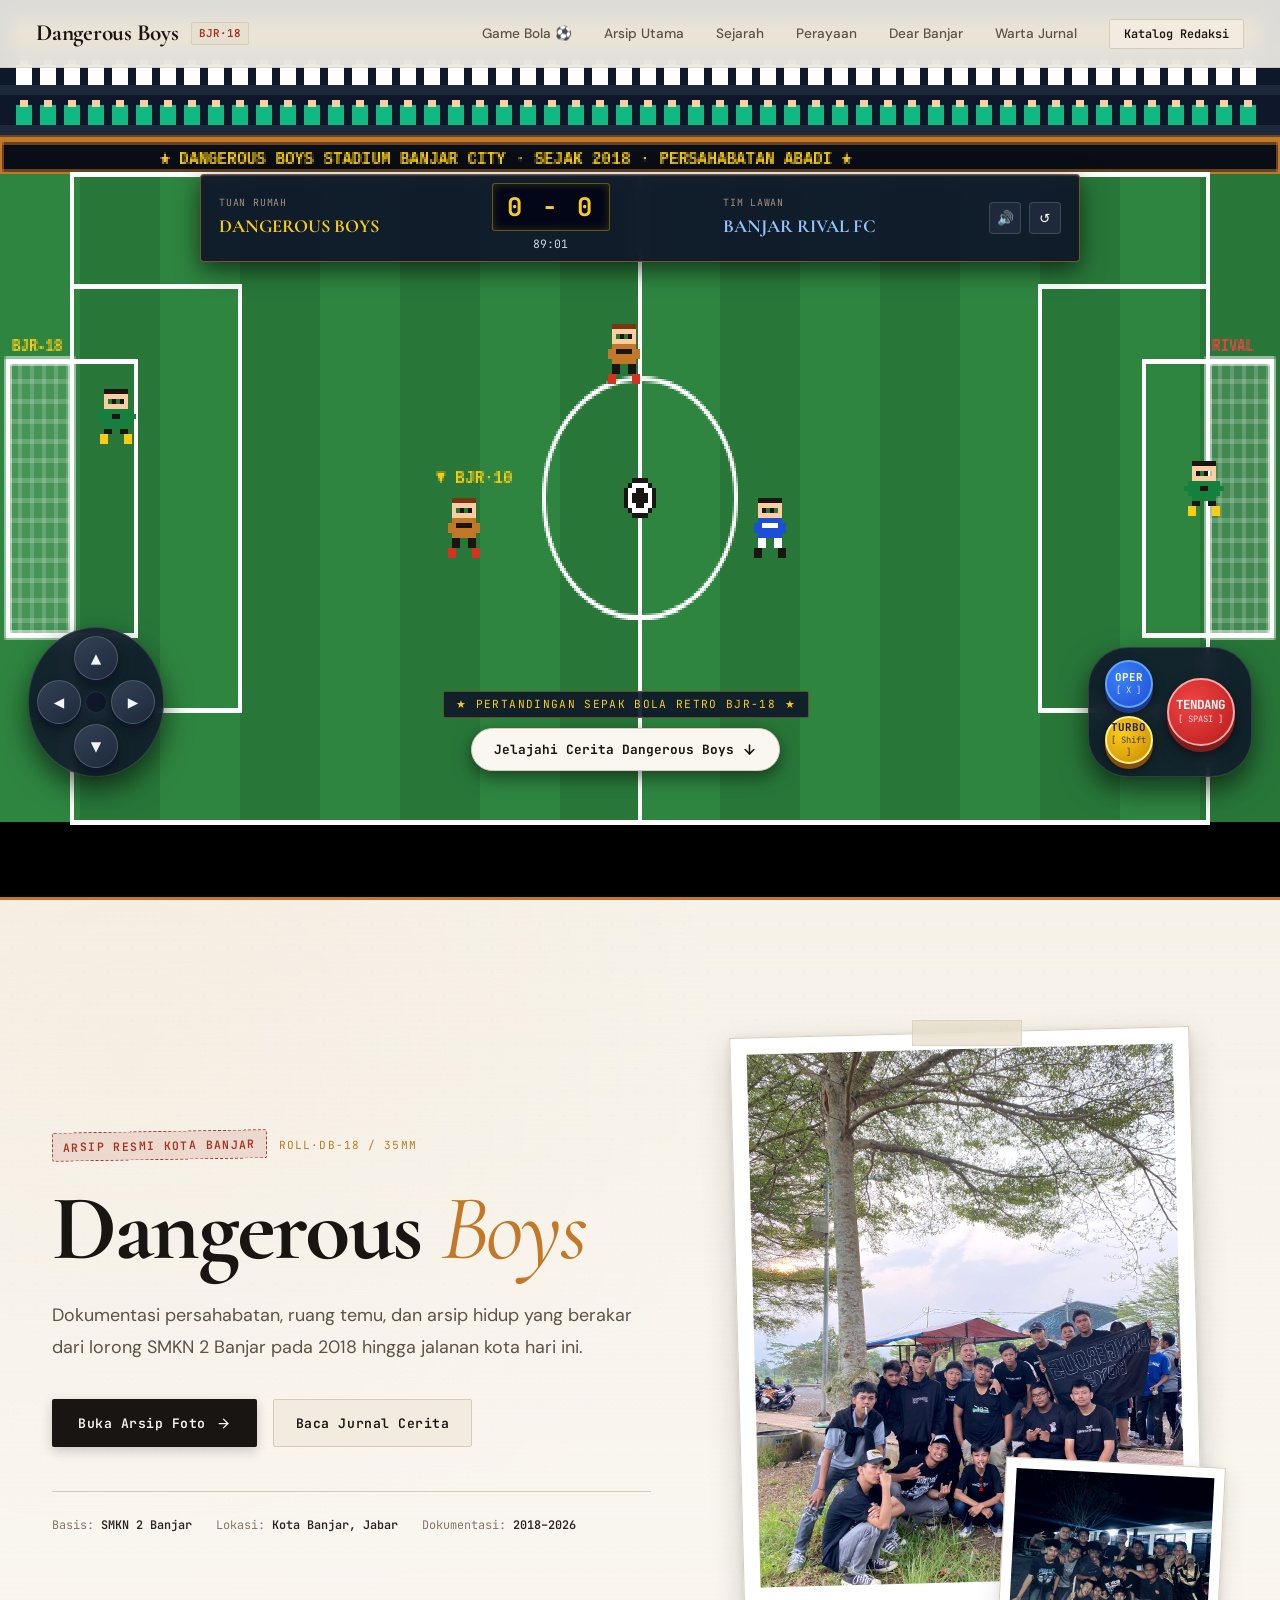
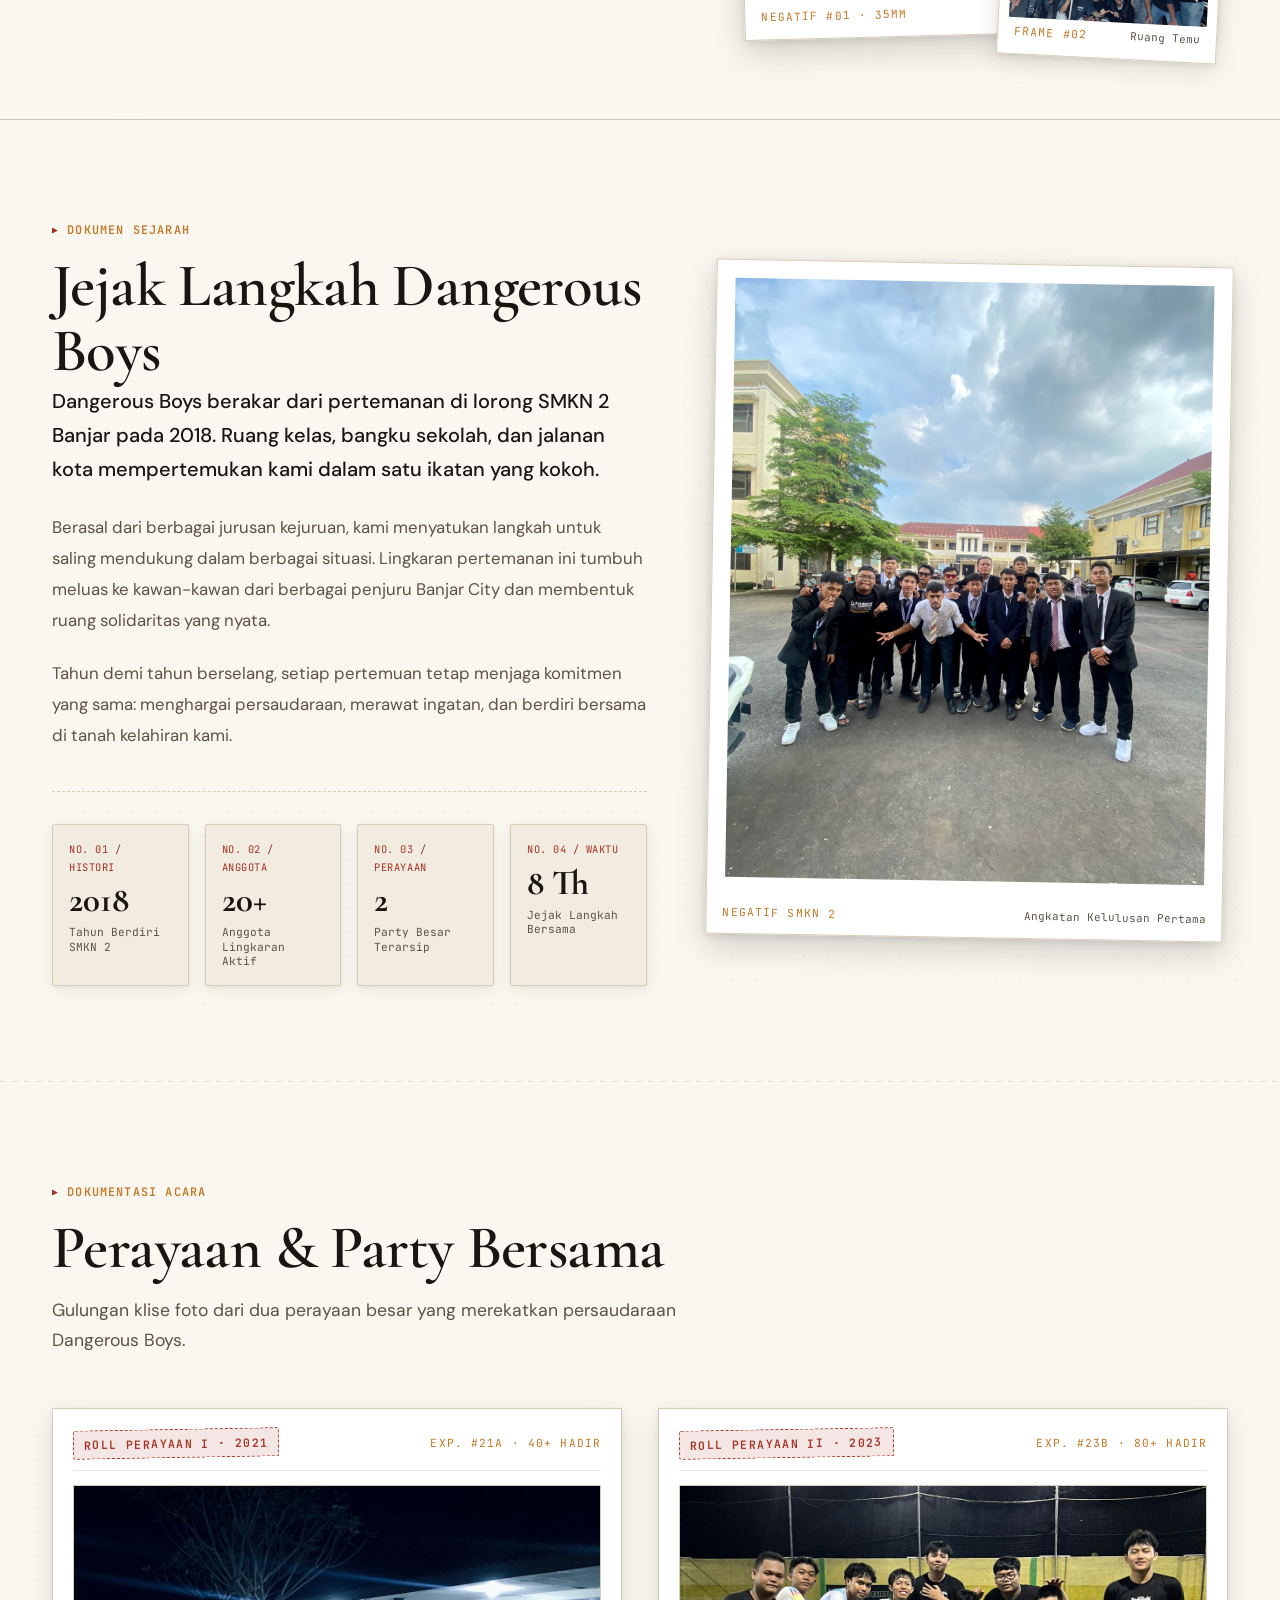
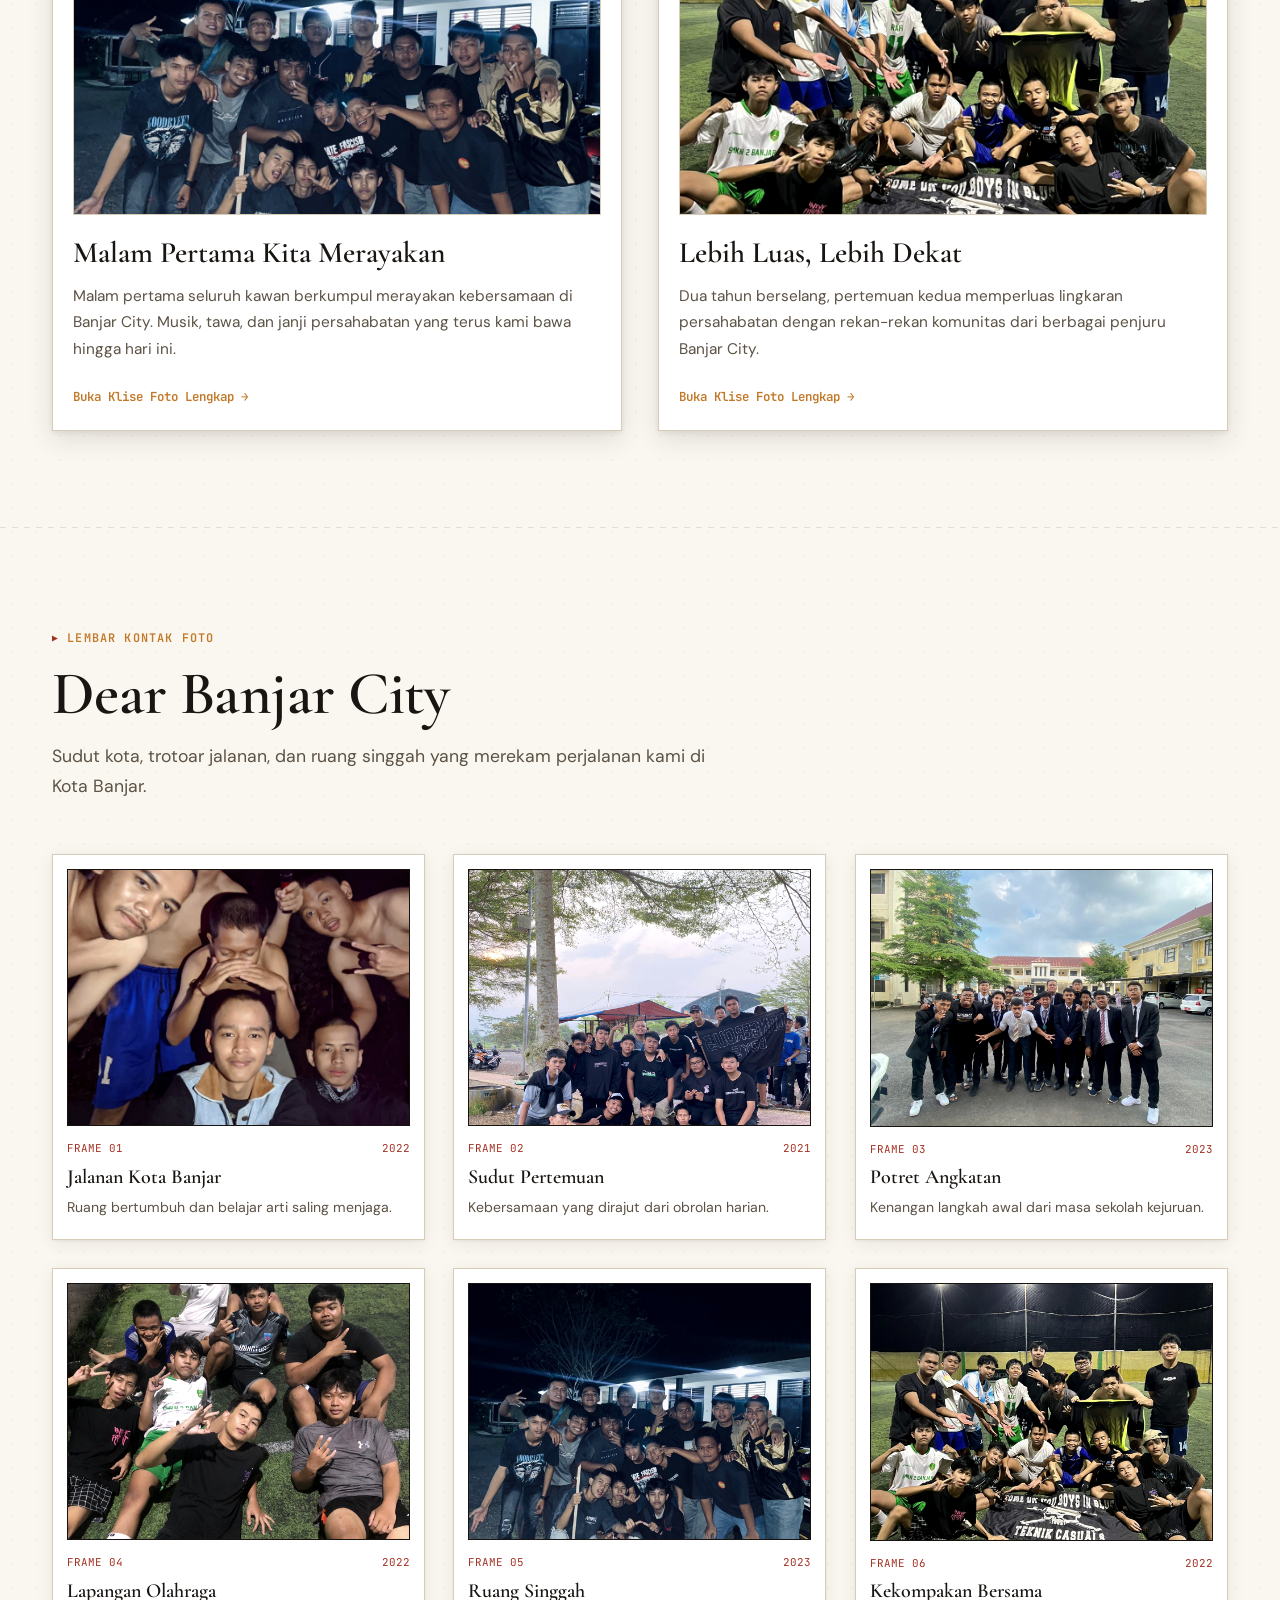
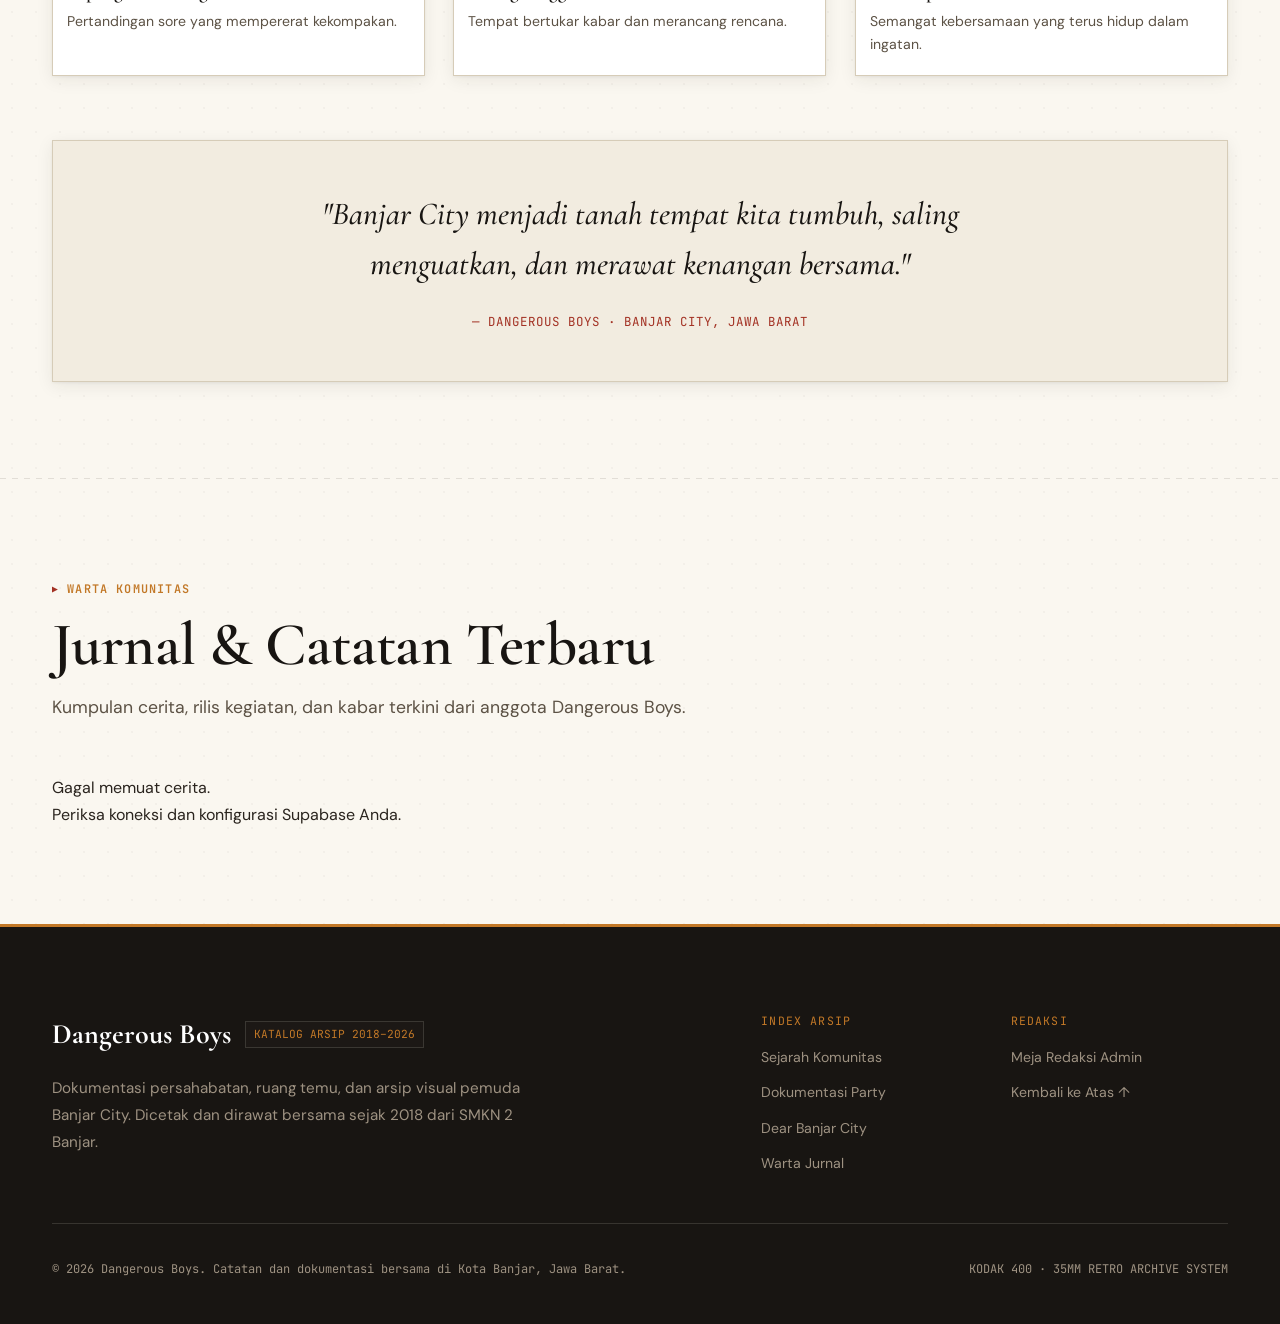
==== commit f32c2aa3: "feat: full-screen retro arcade soccer stadium, tactile round buttons & story moved below" ====
--- a/index.html
+++ b/index.html
@@ -15,16 +15,92 @@
 
 <body>
 
-    <!-- RETRO GAME BACKGROUND CANVAS (Zero-Lag 60FPS) -->
-    <canvas id="retroCanvas" aria-hidden="true"></canvas>
-
     <!-- NAVBAR (diinjeksi oleh components/navbar.js) -->
     <div id="navbar-root"></div>
 
     <!-- ═══════════════════════════════════════════════════════════
+         RETRO ARCADE SOCCER ARENA (TAMPILAN AWAL 100VH REAL GAME)
+    ════════════════════════════════════════════════════════════ -->
+    <section id="retro-game" class="retro-game-arena">
+        <!-- Canvas Lapangan Stadion 60FPS -->
+        <canvas id="soccerGameCanvas"></canvas>
+
+        <!-- Papan Skor Retro HUD di Bagian Atas -->
+        <div class="arcade-hud">
+            <div class="hud-team hud-home">
+                <span class="hud-tag">TUAN RUMAH</span>
+                <span class="hud-team-name">DANGEROUS BOYS</span>
+            </div>
+
+            <div class="hud-center">
+                <div class="hud-score-display" id="hudScoreText">0  -  0</div>
+                <div class="hud-timer" id="hudTimerText">90:00</div>
+            </div>
+
+            <div class="hud-team hud-away">
+                <span class="hud-tag">TIM LAWAN</span>
+                <span class="hud-team-name">BANJAR RIVAL FC</span>
+            </div>
+
+            <div class="hud-tools">
+                <button id="arcSound" class="hud-tool-btn" title="Aktifkan / Bisukan Suara">🔊</button>
+                <button id="arcReset" class="hud-tool-btn" title="Mulai Ulang Pertandingan">↺</button>
+            </div>
+        </div>
+
+        <!-- Tombol Fisik Bulat Arcade Kontroler -->
+        <div class="arcade-bottom-panel">
+            <!-- D-Pad Bulat Kiri (Arah Gerak) -->
+            <div class="arcade-dpad-cluster">
+                <div class="dpad-row">
+                    <button id="arcUp" class="round-dpad-btn" aria-label="Maju / Sundulan">▲</button>
+                </div>
+                <div class="dpad-row dpad-middle">
+                    <button id="arcLeft" class="round-dpad-btn" aria-label="Lari Kiri">◀</button>
+                    <div class="dpad-core"></div>
+                    <button id="arcRight" class="round-dpad-btn" aria-label="Lari Kanan">▶</button>
+                </div>
+                <div class="dpad-row">
+                    <button id="arcDown" class="round-dpad-btn" aria-label="Mundur / Bertahan">▼</button>
+                </div>
+            </div>
+
+            <!-- Navigasi Gulir ke Cerita Utama -->
+            <div class="arcade-center-nav">
+                <div class="arcade-status-tag">★ PERTANDINGAN SEPAK BOLA RETRO BJR-18 ★</div>
+                <a href="#hero" class="btn-scroll-down">
+                    <span>Jelajahi Cerita Dangerous Boys</span>
+                    <svg width="15" height="15" viewBox="0 0 24 24" fill="none" stroke="currentColor" stroke-width="2.5" stroke-linecap="round" stroke-linejoin="round">
+                        <line x1="12" y1="5" x2="12" y2="19"></line>
+                        <polyline points="19 12 12 19 5 12"></polyline>
+                    </svg>
+                </a>
+            </div>
+
+            <!-- Tombol Aksi Bulat Kanan -->
+            <div class="arcade-action-cluster">
+                <div class="action-btn-sub">
+                    <button id="arcPass" class="round-arcade-btn btn-blue" aria-label="Oper Bola">
+                        <span>OPER</span>
+                        <small>[ X ]</small>
+                    </button>
+                    <button id="arcSprint" class="round-arcade-btn btn-gold" aria-label="Lari Kencang">
+                        <span>TURBO</span>
+                        <small>[ Shift ]</small>
+                    </button>
+                </div>
+                <button id="arcShoot" class="round-arcade-btn btn-red btn-large" aria-label="Tendang Bola ke Gawang">
+                    <span>TENDANG</span>
+                    <small>[ SPASI ]</small>
+                </button>
+            </div>
+        </div>
+    </section>
+
+    <!-- ═══════════════════════════════════════════════════════════
          HERO SECTION: VINTAGE FILM SPREAD
     ════════════════════════════════════════════════════════════ -->
-    <header class="hero">
+    <header class="hero" id="hero">
         <div class="container">
             <div class="hero-grid">
 
--- a/css/style.css
+++ b/css/style.css
@@ -1158,160 +1158,335 @@
   color: var(--ink-muted);
 }
 
-/* ── RETRO GAME CANVAS & WIDGET ────────────────────────────── */
-#retroCanvas {
-  position: fixed;
+/* ── RETRO ARCADE ARENA (100VH REAL GAME) ───────────────────── */
+.retro-game-arena {
+  position: relative;
+  width: 100%;
+  height: 100vh;
+  min-height: 580px;
+  background-color: #0b0f19;
+  overflow: hidden;
+  display: flex;
+  flex-direction: column;
+  justify-content: space-between;
+  border-bottom: 3px solid var(--film-amber);
+}
+
+#soccerGameCanvas {
+  position: absolute;
   inset: 0;
-  width: 100vw;
-  height: 100vh;
+  width: 100%;
+  height: 100%;
   z-index: 1;
-  pointer-events: none;
-  opacity: 0.38;
+  display: block;
   image-rendering: pixelated;
   image-rendering: crisp-edges;
-  transition: opacity 0.3s ease;
-}
-
-header.hero,
-section,
-.site-footer,
-.section-divider {
+}
+
+/* 1. HUD Papan Skor Retro Atas */
+.arcade-hud {
   position: relative;
-  z-index: 2;
-}
-
-/* Retro Controller Widget di Pojok Bawah Kiri */
-.retro-widget {
-  position: fixed;
-  bottom: 24px;
-  left: 24px;
-  z-index: 99;
-  background-color: rgba(26, 23, 20, 0.94);
-  border: 1px solid var(--paper-edge);
-  box-shadow: var(--shadow-card);
-  padding: 8px 12px;
-  border-radius: 2px;
+  z-index: 10;
+  margin: 78px auto 0;
+  max-width: 880px;
+  width: calc(100% - 32px);
+  background-color: rgba(15, 23, 42, 0.94);
+  border: 1.5px solid rgba(194, 120, 39, 0.6);
+  border-radius: 4px;
+  box-shadow: 0 8px 24px rgba(0, 0, 0, 0.6), inset 0 1px 0 rgba(255, 255, 255, 0.1);
+  padding: 8px 18px;
+  display: flex;
+  align-items: center;
+  justify-content: space-between;
+  backdrop-filter: blur(8px);
+}
+
+.hud-team {
   display: flex;
   flex-direction: column;
-  gap: 6px;
-  backdrop-filter: blur(6px);
-}
-
-.retro-widget-header {
-  display: flex;
-  align-items: center;
-  gap: 6px;
-}
-
-.retro-widget-dot {
-  width: 6px;
-  height: 6px;
-  background-color: var(--film-amber);
-  border-radius: 50%;
-  box-shadow: 0 0 6px var(--film-amber);
-}
-
-.retro-widget-title {
-  font-family: var(--font-typewriter);
-  font-size: 0.65rem;
-  color: var(--darkroom-text);
+}
+
+.hud-tag {
+  font-family: var(--font-typewriter);
+  font-size: 0.62rem;
   letter-spacing: 0.08em;
-  text-transform: uppercase;
-}
-
-.retro-widget-btns {
-  display: flex;
-  align-items: center;
-  gap: 6px;
-}
-
-.retro-btn {
+  color: var(--darkroom-muted);
+}
+
+.hud-team-name {
+  font-family: var(--font-serif);
+  font-size: 1.15rem;
+  font-weight: 700;
+  color: #fff;
+}
+
+.hud-home .hud-team-name {
+  color: #facc15;
+}
+
+.hud-away .hud-team-name {
+  color: #93c5fd;
+  text-align: right;
+}
+
+.hud-center {
+  display: flex;
+  flex-direction: column;
+  align-items: center;
+}
+
+.hud-score-display {
+  font-family: var(--font-typewriter);
+  font-size: 1.6rem;
+  font-weight: 700;
+  color: #facc15;
+  background-color: #020617;
+  padding: 2px 14px;
+  border-radius: 3px;
+  border: 1px solid rgba(250, 204, 21, 0.4);
+  box-shadow: inset 0 0 10px rgba(250, 204, 21, 0.2);
+  letter-spacing: 0.1em;
+}
+
+.hud-timer {
   font-family: var(--font-typewriter);
   font-size: 0.72rem;
-  font-weight: 600;
-  padding: 4px 8px;
-  background-color: var(--darkroom-card);
-  border: 1px solid var(--darkroom-border);
-  color: var(--darkroom-muted);
-  border-radius: 2px;
+  color: #cbd5e1;
+  margin-top: 3px;
+}
+
+.hud-tools {
+  display: flex;
+  align-items: center;
+  gap: 8px;
+}
+
+.hud-tool-btn {
+  width: 32px;
+  height: 32px;
+  display: flex;
+  align-items: center;
+  justify-content: center;
+  background-color: #1e293b;
+  border: 1px solid rgba(255, 255, 255, 0.15);
+  border-radius: 4px;
+  color: #fff;
+  font-size: 0.85rem;
   cursor: pointer;
   transition: all 0.15s ease;
 }
 
-.retro-btn:hover {
-  color: #fff;
-  border-color: var(--film-amber);
-}
-
-.retro-btn.active {
+.hud-tool-btn:hover {
   background-color: var(--film-amber);
   color: #12100e;
-  border-color: var(--film-amber);
-}
-
-.retro-btn.paused {
-  background-color: var(--film-red);
-  color: #fff;
-  border-color: var(--film-red);
-}
-
-/* ── KONTROLER GAMEPAD ON-SCREEN (TOUCH & KLIK) ─────────────── */
-.retro-gamepad {
-  position: fixed;
-  bottom: 24px;
-  right: 24px;
-  z-index: 99;
-  display: flex;
-  gap: 12px;
-  background-color: rgba(26, 23, 20, 0.94);
-  border: 1px solid var(--paper-edge);
-  box-shadow: var(--shadow-card);
-  padding: 8px 12px;
-  border-radius: 2px;
-  backdrop-filter: blur(6px);
-  user-select: none;
-}
-
-.gamepad-group {
-  display: flex;
-  gap: 6px;
-}
-
-.pad-btn {
-  font-family: var(--font-typewriter);
-  font-size: 0.72rem;
-  font-weight: 600;
-  padding: 8px 12px;
-  background-color: var(--darkroom-card);
-  border: 1px solid var(--darkroom-border);
-  color: var(--darkroom-text);
-  border-radius: 2px;
+}
+
+/* 2. Panel Kontroler Bawah (Tactile Round Arcade Hardware) */
+.arcade-bottom-panel {
+  position: relative;
+  z-index: 10;
+  padding: 16px 28px 24px;
+  display: flex;
+  align-items: flex-end;
+  justify-content: space-between;
+  width: 100%;
+  pointer-events: none;
+}
+
+/* Cluster D-Pad Bulat Kiri */
+.arcade-dpad-cluster {
+  display: flex;
+  flex-direction: column;
+  align-items: center;
+  pointer-events: auto;
+  background-color: rgba(15, 23, 42, 0.88);
+  border: 1.5px solid rgba(255, 255, 255, 0.12);
+  padding: 8px;
+  border-radius: 50%;
+  box-shadow: 0 12px 28px rgba(0, 0, 0, 0.6);
+  backdrop-filter: blur(8px);
+}
+
+.dpad-row {
+  display: flex;
+  align-items: center;
+  justify-content: center;
+}
+
+.dpad-middle {
+  gap: 4px;
+}
+
+.dpad-core {
+  width: 22px;
+  height: 22px;
+  background-color: #0f172a;
+  border-radius: 50%;
+  border: 1px solid rgba(255, 255, 255, 0.08);
+}
+
+.round-dpad-btn {
+  width: 44px;
+  height: 44px;
+  border-radius: 50%;
+  background: linear-gradient(145deg, #334155, #1e293b);
+  border: 1.5px solid rgba(255, 255, 255, 0.18);
+  color: #f1f5f9;
+  font-size: 0.85rem;
   cursor: pointer;
-  transition: all 0.12s ease;
+  display: flex;
+  align-items: center;
+  justify-content: center;
+  box-shadow: 0 4px 0 #0f172a, 0 6px 12px rgba(0, 0, 0, 0.4);
+  transition: all 0.08s ease;
   user-select: none;
   touch-action: manipulation;
 }
 
-.pad-btn:active {
+.round-dpad-btn:active {
+  transform: translateY(3px);
+  box-shadow: 0 1px 0 #0f172a, 0 2px 4px rgba(0, 0, 0, 0.4);
+  background: #facc15;
+  color: #0f172a;
+}
+
+/* Navigasi Gulir ke Bawah (Tengah) */
+.arcade-center-nav {
+  display: flex;
+  flex-direction: column;
+  align-items: center;
+  gap: 10px;
+  pointer-events: auto;
+  margin-bottom: 6px;
+}
+
+.arcade-status-tag {
+  font-family: var(--font-typewriter);
+  font-size: 0.7rem;
+  color: #facc15;
+  letter-spacing: 0.12em;
+  background-color: rgba(15, 23, 42, 0.9);
+  border: 1px solid rgba(250, 204, 21, 0.3);
+  padding: 3px 12px;
+  border-radius: 2px;
+}
+
+.btn-scroll-down {
+  display: inline-flex;
+  align-items: center;
+  gap: 8px;
+  padding: 10px 22px;
+  background-color: var(--paper-cream);
+  color: var(--ink-carbon);
+  font-family: var(--font-typewriter);
+  font-size: 0.8rem;
+  font-weight: 700;
+  border-radius: 30px;
+  border: 1.5px solid var(--paper-edge);
+  box-shadow: 0 6px 18px rgba(0, 0, 0, 0.5);
+  transition: all 0.2s ease;
+  animation: bounceHint 2s infinite ease-in-out;
+}
+
+.btn-scroll-down:hover {
   background-color: var(--film-amber);
-  color: #12100e;
-  transform: translateY(1px);
-}
-
-.pad-action:active {
-  background-color: #2255cc;
   color: #fff;
-}
-
-.pad-kick {
-  background-color: var(--film-amber);
-  color: #12100e;
-  border-color: var(--film-amber);
-}
-
-.pad-kick:active {
-  background-color: var(--film-amber-hover);
-  color: #fff;
+  transform: translateY(-2px);
+}
+
+@keyframes bounceHint {
+  0%, 100% { transform: translateY(0); }
+  50% { transform: translateY(-4px); }
+}
+
+/* Cluster Tombol Aksi Bulat Kanan */
+.arcade-action-cluster {
+  display: flex;
+  align-items: center;
+  gap: 14px;
+  pointer-events: auto;
+  background-color: rgba(15, 23, 42, 0.88);
+  border: 1.5px solid rgba(255, 255, 255, 0.12);
+  padding: 12px 16px;
+  border-radius: 40px;
+  box-shadow: 0 12px 28px rgba(0, 0, 0, 0.6);
+  backdrop-filter: blur(8px);
+}
+
+.action-btn-sub {
+  display: flex;
+  flex-direction: column;
+  gap: 8px;
+}
+
+.round-arcade-btn {
+  border-radius: 50%;
+  display: flex;
+  flex-direction: column;
+  align-items: center;
+  justify-content: center;
+  cursor: pointer;
+  user-select: none;
+  touch-action: manipulation;
+  transition: all 0.08s ease;
+}
+
+.round-arcade-btn span {
+  font-family: var(--font-typewriter);
+  font-weight: 700;
+  line-height: 1;
+}
+
+.round-arcade-btn small {
+  font-family: var(--font-typewriter);
+  font-size: 0.55rem;
+  opacity: 0.8;
+  margin-top: 2px;
+}
+
+.btn-blue {
+  width: 48px;
+  height: 48px;
+  background: radial-gradient(circle at 35% 35%, #3b82f6, #1d4ed8);
+  border: 2px solid #60a5fa;
+  color: #ffffff;
+  font-size: 0.68rem;
+  box-shadow: 0 5px 0 #1e3a8a, 0 6px 12px rgba(0, 0, 0, 0.5);
+}
+
+.btn-blue:active {
+  transform: translateY(4px);
+  box-shadow: 0 1px 0 #1e3a8a, 0 2px 4px rgba(0, 0, 0, 0.5);
+}
+
+.btn-gold {
+  width: 48px;
+  height: 48px;
+  background: radial-gradient(circle at 35% 35%, #facc15, #ca8a04);
+  border: 2px solid #fef08a;
+  color: #1e1b4b;
+  font-size: 0.68rem;
+  box-shadow: 0 5px 0 #854d0e, 0 6px 12px rgba(0, 0, 0, 0.5);
+}
+
+.btn-gold:active {
+  transform: translateY(4px);
+  box-shadow: 0 1px 0 #854d0e, 0 2px 4px rgba(0, 0, 0, 0.5);
+}
+
+.btn-red {
+  width: 68px;
+  height: 68px;
+  background: radial-gradient(circle at 35% 35%, #ef4444, #b91c1c);
+  border: 2.5px solid #fca5a5;
+  color: #ffffff;
+  font-size: 0.78rem;
+  box-shadow: 0 6px 0 #7f1d1d, 0 8px 16px rgba(0, 0, 0, 0.6);
+}
+
+.btn-red:active {
+  transform: translateY(5px);
+  box-shadow: 0 1px 0 #7f1d1d, 0 2px 4px rgba(0, 0, 0, 0.6);
 }
 
 /* ── 13. RESPONSIVE BREAKPOINTS (LAPTOP, TABLET, HANDPHONE) ─── */
@@ -1445,31 +1620,65 @@
   .modal-title {
     font-size: 1.5rem;
   }
-  /* Tata letak widget game retro di smartphone */
-  .retro-widget {
-    bottom: auto;
-    top: 70px;
-    left: 16px;
-    right: 16px;
-    flex-direction: row;
+  /* Responsif Arena Game Retro di Smartphone */
+  .retro-game-arena {
+    height: 100svh;
+    min-height: 520px;
+  }
+  .arcade-hud {
+    width: calc(100% - 20px);
+    margin: 66px auto 0;
+    padding: 6px 12px;
+  }
+  .hud-team-name {
+    font-size: 0.85rem;
+  }
+  .hud-score-display {
+    font-size: 1.25rem;
+    padding: 2px 8px;
+  }
+  .arcade-bottom-panel {
+    padding: 8px 12px 16px;
+    flex-wrap: wrap;
     justify-content: space-between;
-    align-items: center;
-    padding: 6px 12px;
-    background-color: rgba(26, 23, 20, 0.96);
-  }
-  .retro-widget-title {
-    display: none;
-  }
-  .retro-gamepad {
-    bottom: 16px;
-    left: 16px;
-    right: 16px;
-    justify-content: space-between;
+    gap: 8px;
+  }
+  .arcade-center-nav {
+    order: -1;
+    width: 100%;
+    margin-bottom: 4px;
+  }
+  .arcade-status-tag {
+    font-size: 0.6rem;
+    padding: 2px 8px;
+  }
+  .btn-scroll-down {
+    padding: 8px 16px;
+    font-size: 0.72rem;
+  }
+  .round-dpad-btn {
+    width: 38px;
+    height: 38px;
+    font-size: 0.75rem;
+  }
+  .dpad-core {
+    width: 18px;
+    height: 18px;
+  }
+  .arcade-action-cluster {
     padding: 8px 12px;
-  }
-  .pad-btn {
-    padding: 10px 14px;
-    font-size: 0.75rem;
+    gap: 10px;
+    border-radius: 30px;
+  }
+  .btn-blue, .btn-gold {
+    width: 40px;
+    height: 40px;
+    font-size: 0.6rem;
+  }
+  .btn-red {
+    width: 54px;
+    height: 54px;
+    font-size: 0.68rem;
   }
 }
 
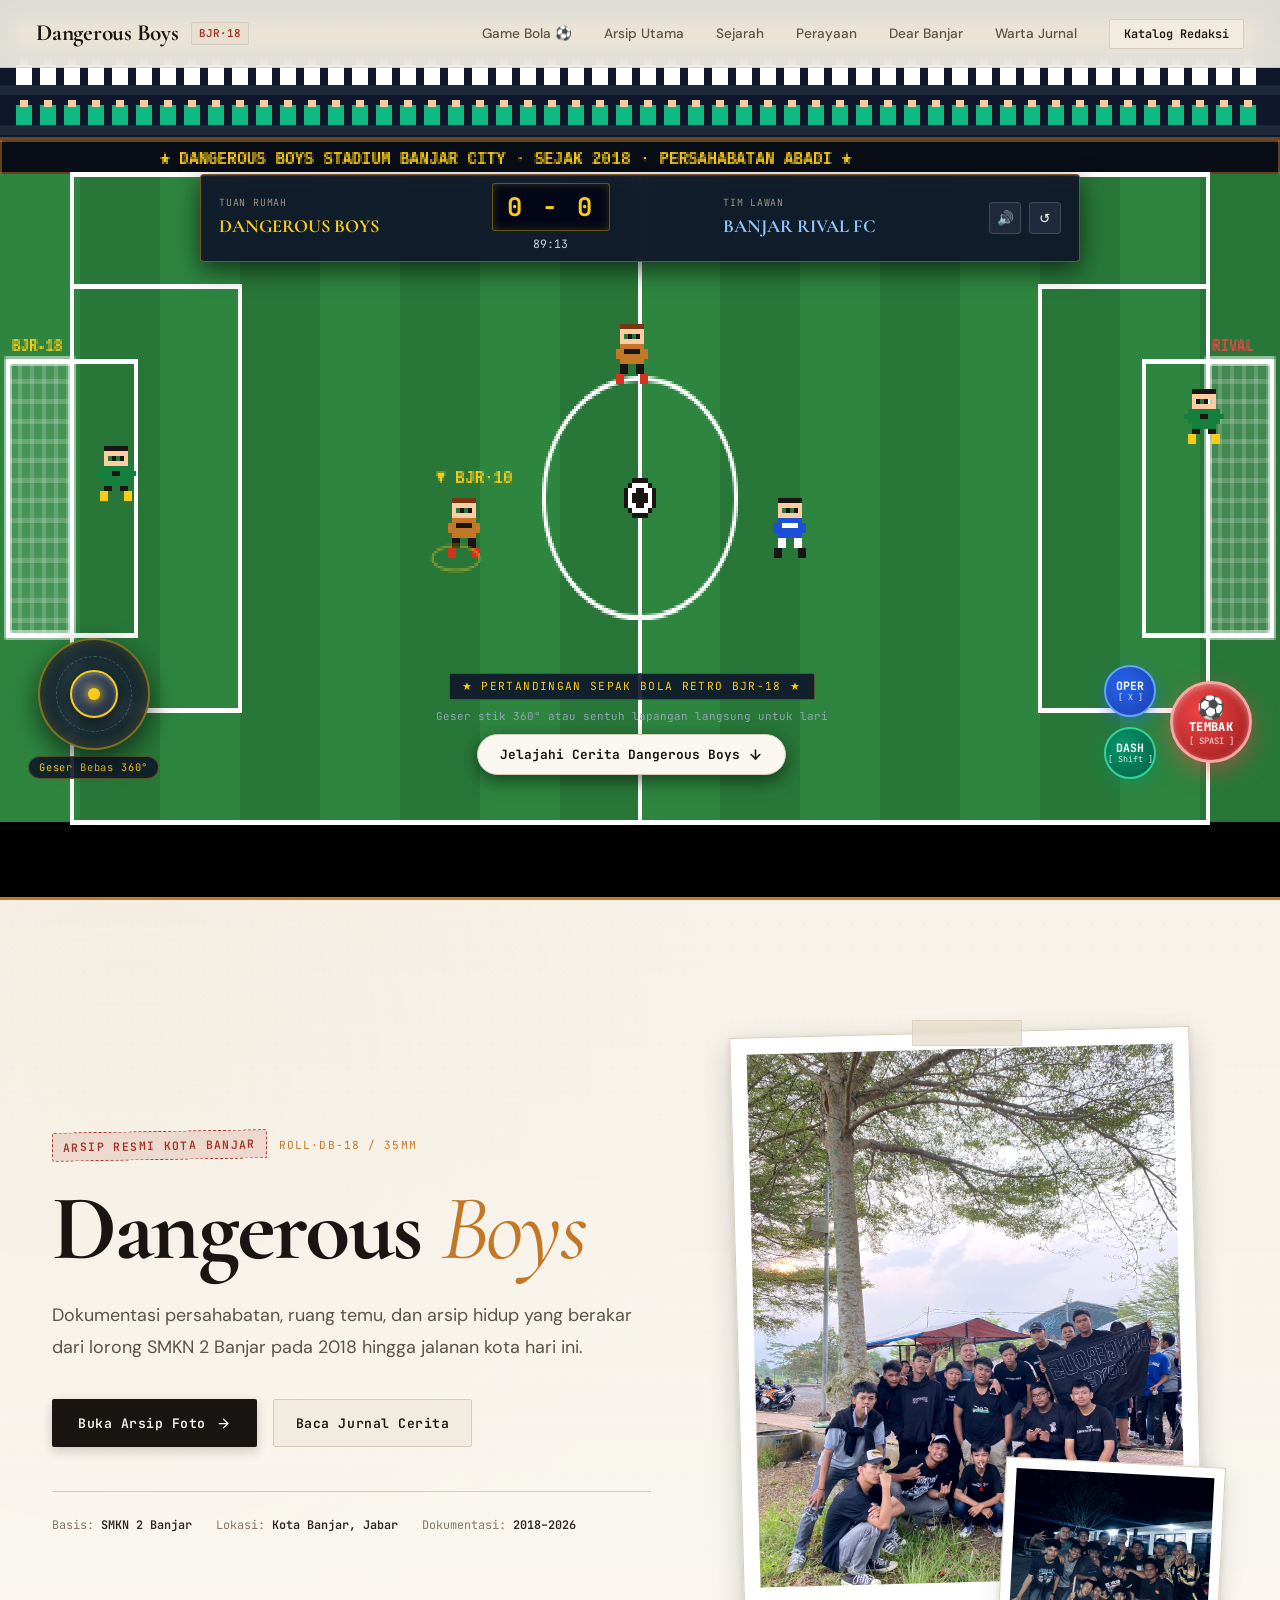
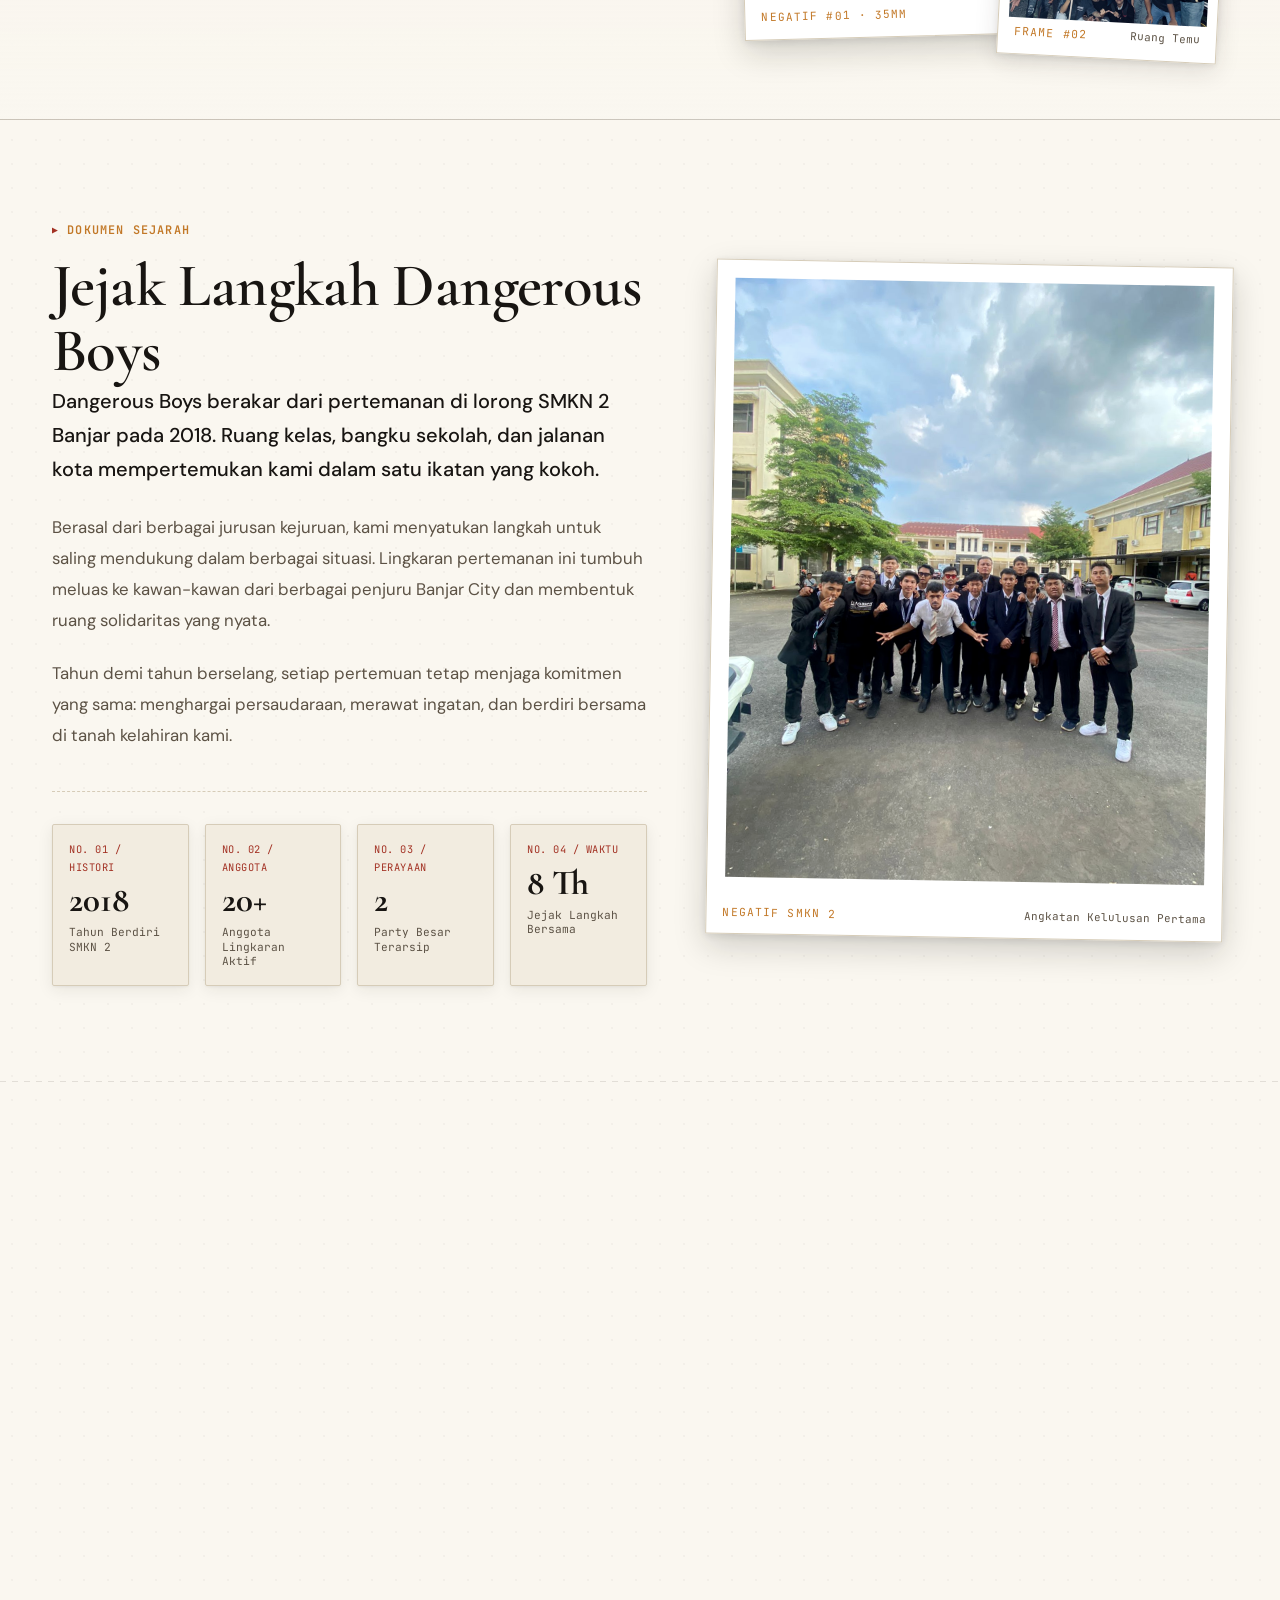
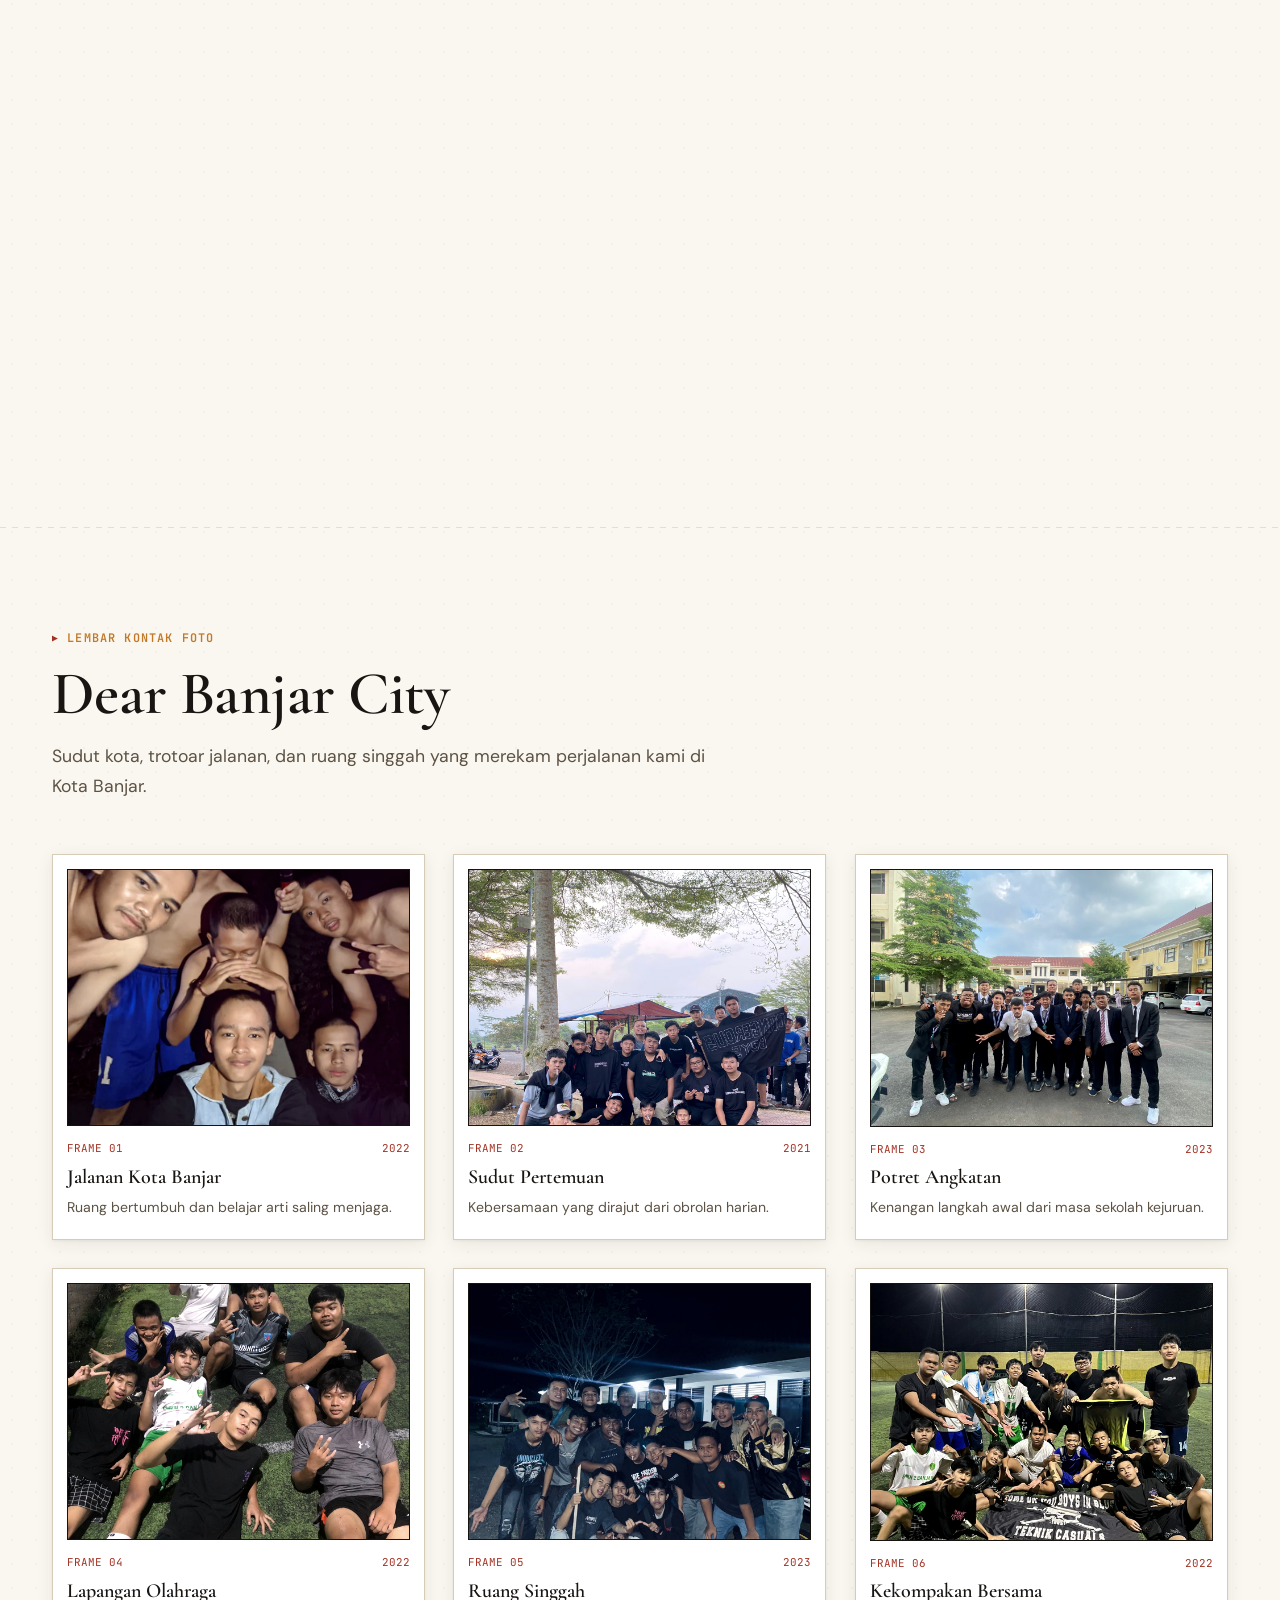
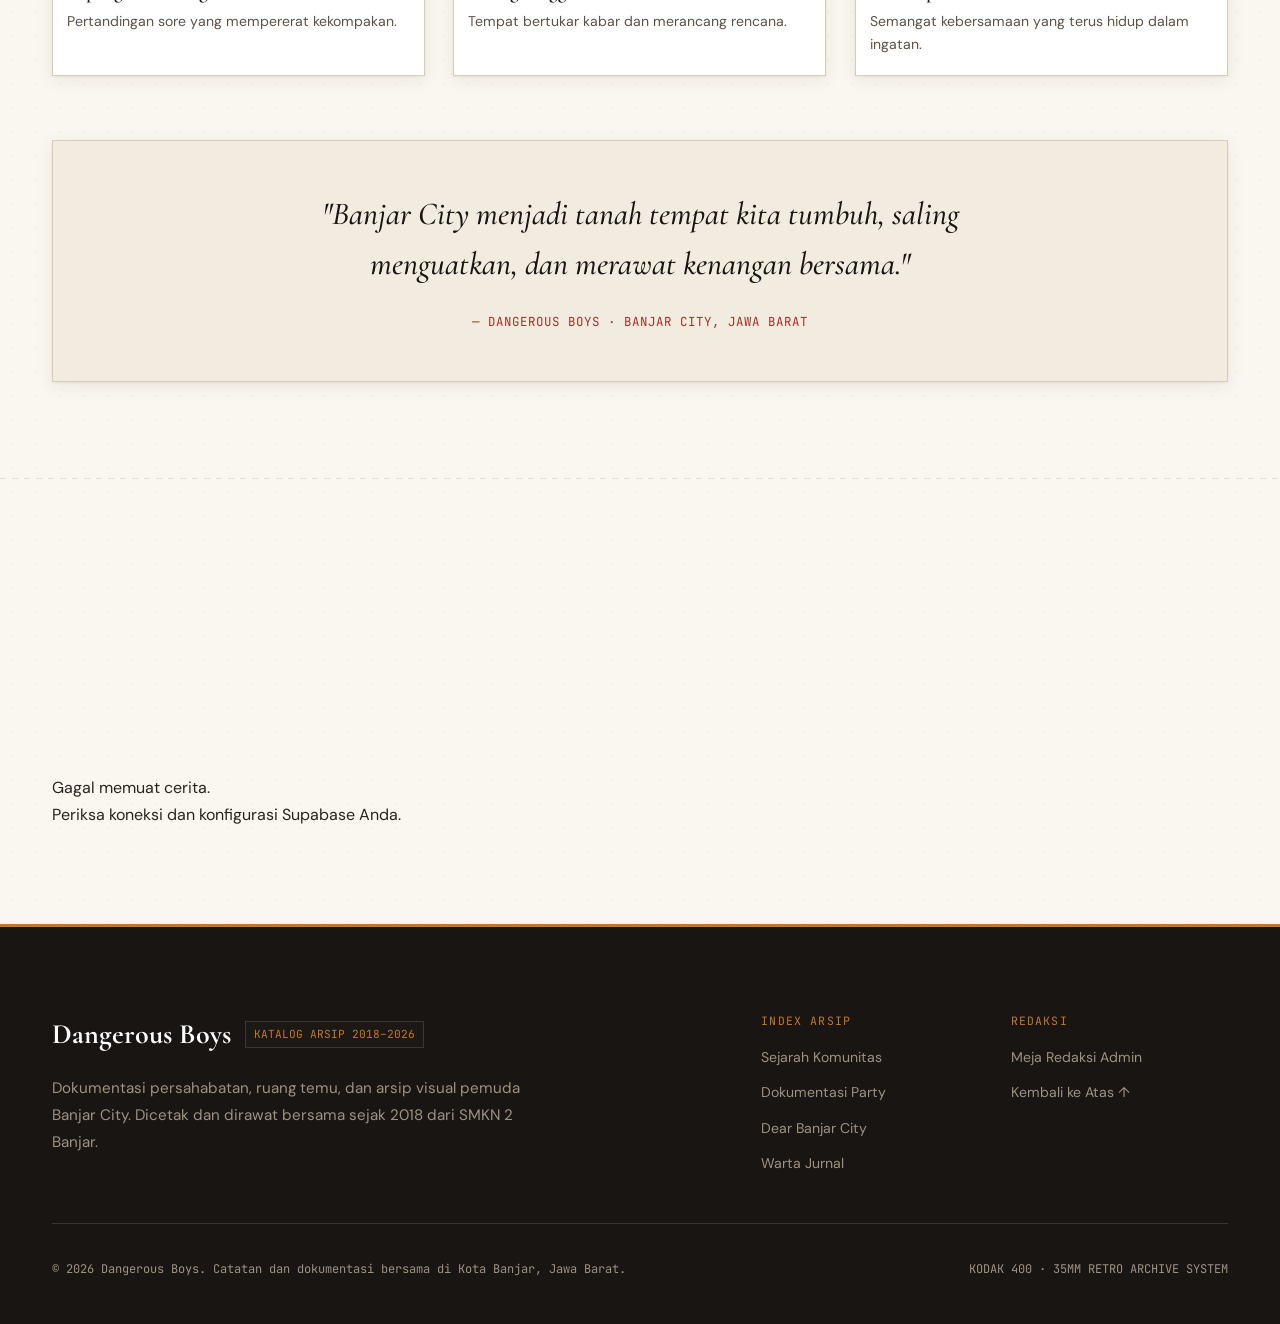
==== commit 36392557: "feat: moba-style 360 virtual joystick, direct pitch tap movement & mobile legends action buttons" ====
--- a/index.html
+++ b/index.html
@@ -48,26 +48,23 @@
             </div>
         </div>
 
-        <!-- Tombol Fisik Bulat Arcade Kontroler -->
-        <div class="arcade-bottom-panel">
-            <!-- D-Pad Bulat Kiri (Arah Gerak) -->
-            <div class="arcade-dpad-cluster">
-                <div class="dpad-row">
-                    <button id="arcUp" class="round-dpad-btn" aria-label="Maju / Sundulan">▲</button>
-                </div>
-                <div class="dpad-row dpad-middle">
-                    <button id="arcLeft" class="round-dpad-btn" aria-label="Lari Kiri">◀</button>
-                    <div class="dpad-core"></div>
-                    <button id="arcRight" class="round-dpad-btn" aria-label="Lari Kanan">▶</button>
-                </div>
-                <div class="dpad-row">
-                    <button id="arcDown" class="round-dpad-btn" aria-label="Mundur / Bertahan">▼</button>
-                </div>
-            </div>
-
-            <!-- Navigasi Gulir ke Cerita Utama -->
+        <!-- MOBA GAME CONTROLS (Geser Bebas 360° & Skill Attack) -->
+        <div class="moba-controls-layer">
+            <!-- Sisi Kiri: MOBA Virtual Joystick 360° (Geser Mengalir Bebas) -->
+            <div class="moba-joystick-wrapper" id="mobaJoystickZone">
+                <div class="moba-joystick-base" id="mobaJoyBase">
+                    <div class="moba-joystick-ring"></div>
+                    <div class="moba-joystick-knob" id="mobaJoyKnob">
+                        <div class="knob-dot"></div>
+                    </div>
+                </div>
+                <span class="moba-control-hint">Geser Bebas 360°</span>
+            </div>
+
+            <!-- Bagian Tengah: Panduan & Tombol Jelajahi Cerita ke Bawah -->
             <div class="arcade-center-nav">
                 <div class="arcade-status-tag">★ PERTANDINGAN SEPAK BOLA RETRO BJR-18 ★</div>
+                <div class="moba-play-tip">Geser stik 360° atau sentuh lapangan langsung untuk lari</div>
                 <a href="#hero" class="btn-scroll-down">
                     <span>Jelajahi Cerita Dangerous Boys</span>
                     <svg width="15" height="15" viewBox="0 0 24 24" fill="none" stroke="currentColor" stroke-width="2.5" stroke-linecap="round" stroke-linejoin="round">
@@ -77,21 +74,22 @@
                 </a>
             </div>
 
-            <!-- Tombol Aksi Bulat Kanan -->
-            <div class="arcade-action-cluster">
-                <div class="action-btn-sub">
-                    <button id="arcPass" class="round-arcade-btn btn-blue" aria-label="Oper Bola">
-                        <span>OPER</span>
-                        <small>[ X ]</small>
+            <!-- Sisi Kanan: MOBA Action Skills (Tembak, Oper, Dash) -->
+            <div class="moba-action-cluster">
+                <div class="moba-sub-skills">
+                    <button id="mobaPass" class="moba-skill-btn btn-pass" aria-label="Oper / Umpan">
+                        <span class="skill-name">OPER</span>
+                        <small class="skill-key">[ X ]</small>
                     </button>
-                    <button id="arcSprint" class="round-arcade-btn btn-gold" aria-label="Lari Kencang">
-                        <span>TURBO</span>
-                        <small>[ Shift ]</small>
+                    <button id="mobaDash" class="moba-skill-btn btn-dash" aria-label="Dash / Lari Kilat">
+                        <span class="skill-name">DASH</span>
+                        <small class="skill-key">[ Shift ]</small>
                     </button>
                 </div>
-                <button id="arcShoot" class="round-arcade-btn btn-red btn-large" aria-label="Tendang Bola ke Gawang">
-                    <span>TENDANG</span>
-                    <small>[ SPASI ]</small>
+                <button id="mobaShoot" class="moba-main-attack-btn" aria-label="Tembak Bola ke Gawang">
+                    <span class="attack-icon">⚽</span>
+                    <span class="attack-label">TEMBAK</span>
+                    <small class="attack-key">[ SPASI ]</small>
                 </button>
             </div>
         </div>
--- a/css/style.css
+++ b/css/style.css
@@ -1281,11 +1281,11 @@
   color: #12100e;
 }
 
-/* 2. Panel Kontroler Bawah (Tactile Round Arcade Hardware) */
-.arcade-bottom-panel {
+/* 2. MOBA Game Controls (Virtual Floating Joystick 360° & Skills) */
+.moba-controls-layer {
   position: relative;
   z-index: 10;
-  padding: 16px 28px 24px;
+  padding: 12px 28px 22px;
   display: flex;
   align-items: flex-end;
   justify-content: space-between;
@@ -1293,61 +1293,78 @@
   pointer-events: none;
 }
 
-/* Cluster D-Pad Bulat Kiri */
-.arcade-dpad-cluster {
+/* Sisi Kiri: MOBA Virtual Joystick 360° */
+.moba-joystick-wrapper {
   display: flex;
   flex-direction: column;
   align-items: center;
+  gap: 6px;
   pointer-events: auto;
+  user-select: none;
+  touch-action: none;
+}
+
+.moba-joystick-base {
+  position: relative;
+  width: 112px;
+  height: 112px;
+  border-radius: 50%;
+  background: radial-gradient(circle, rgba(30, 41, 59, 0.75) 0%, rgba(15, 23, 42, 0.94) 100%);
+  border: 2px solid rgba(250, 204, 21, 0.45);
+  box-shadow: 0 10px 28px rgba(0, 0, 0, 0.6), inset 0 0 14px rgba(250, 204, 21, 0.2);
+  display: flex;
+  align-items: center;
+  justify-content: center;
+  backdrop-filter: blur(8px);
+  cursor: grab;
+}
+
+.moba-joystick-base:active {
+  cursor: grabbing;
+}
+
+.moba-joystick-ring {
+  position: absolute;
+  width: 76px;
+  height: 76px;
+  border-radius: 50%;
+  border: 1.5px dashed rgba(255, 255, 255, 0.22);
+  pointer-events: none;
+}
+
+.moba-joystick-knob {
+  position: absolute;
+  width: 48px;
+  height: 48px;
+  border-radius: 50%;
+  background: radial-gradient(circle at 35% 35%, #475569, #1e293b);
+  border: 2px solid #facc15;
+  box-shadow: 0 4px 14px rgba(0, 0, 0, 0.6), inset 0 2px 4px rgba(255, 255, 255, 0.3);
+  display: flex;
+  align-items: center;
+  justify-content: center;
+  pointer-events: none;
+  transition: transform 0.03s linear;
+  will-change: transform;
+}
+
+.knob-dot {
+  width: 12px;
+  height: 12px;
+  border-radius: 50%;
+  background-color: #facc15;
+  box-shadow: 0 0 8px #facc15;
+}
+
+.moba-control-hint {
+  font-family: var(--font-typewriter);
+  font-size: 0.65rem;
+  color: #facc15;
+  letter-spacing: 0.08em;
   background-color: rgba(15, 23, 42, 0.88);
-  border: 1.5px solid rgba(255, 255, 255, 0.12);
-  padding: 8px;
-  border-radius: 50%;
-  box-shadow: 0 12px 28px rgba(0, 0, 0, 0.6);
-  backdrop-filter: blur(8px);
-}
-
-.dpad-row {
-  display: flex;
-  align-items: center;
-  justify-content: center;
-}
-
-.dpad-middle {
-  gap: 4px;
-}
-
-.dpad-core {
-  width: 22px;
-  height: 22px;
-  background-color: #0f172a;
-  border-radius: 50%;
-  border: 1px solid rgba(255, 255, 255, 0.08);
-}
-
-.round-dpad-btn {
-  width: 44px;
-  height: 44px;
-  border-radius: 50%;
-  background: linear-gradient(145deg, #334155, #1e293b);
-  border: 1.5px solid rgba(255, 255, 255, 0.18);
-  color: #f1f5f9;
-  font-size: 0.85rem;
-  cursor: pointer;
-  display: flex;
-  align-items: center;
-  justify-content: center;
-  box-shadow: 0 4px 0 #0f172a, 0 6px 12px rgba(0, 0, 0, 0.4);
-  transition: all 0.08s ease;
-  user-select: none;
-  touch-action: manipulation;
-}
-
-.round-dpad-btn:active {
-  transform: translateY(3px);
-  box-shadow: 0 1px 0 #0f172a, 0 2px 4px rgba(0, 0, 0, 0.4);
-  background: #facc15;
-  color: #0f172a;
+  padding: 2px 10px;
+  border-radius: 12px;
+  border: 1px solid rgba(250, 204, 21, 0.3);
 }
 
 /* Navigasi Gulir ke Bawah (Tengah) */
@@ -1355,9 +1372,9 @@
   display: flex;
   flex-direction: column;
   align-items: center;
-  gap: 10px;
+  gap: 8px;
   pointer-events: auto;
-  margin-bottom: 6px;
+  margin-bottom: 4px;
 }
 
 .arcade-status-tag {
@@ -1371,11 +1388,17 @@
   border-radius: 2px;
 }
 
+.moba-play-tip {
+  font-family: var(--font-typewriter);
+  font-size: 0.68rem;
+  color: #94a3b8;
+}
+
 .btn-scroll-down {
   display: inline-flex;
   align-items: center;
   gap: 8px;
-  padding: 10px 22px;
+  padding: 9px 22px;
   background-color: var(--paper-cream);
   color: var(--ink-carbon);
   font-family: var(--font-typewriter);
@@ -1399,94 +1422,105 @@
   50% { transform: translateY(-4px); }
 }
 
-/* Cluster Tombol Aksi Bulat Kanan */
-.arcade-action-cluster {
+/* Sisi Kanan: MOBA Skills Cluster */
+.moba-action-cluster {
   display: flex;
   align-items: center;
   gap: 14px;
   pointer-events: auto;
-  background-color: rgba(15, 23, 42, 0.88);
-  border: 1.5px solid rgba(255, 255, 255, 0.12);
-  padding: 12px 16px;
-  border-radius: 40px;
-  box-shadow: 0 12px 28px rgba(0, 0, 0, 0.6);
-  backdrop-filter: blur(8px);
-}
-
-.action-btn-sub {
+  user-select: none;
+}
+
+.moba-sub-skills {
   display: flex;
   flex-direction: column;
-  gap: 8px;
-}
-
-.round-arcade-btn {
+  gap: 10px;
+}
+
+.moba-skill-btn {
+  width: 52px;
+  height: 52px;
   border-radius: 50%;
   display: flex;
   flex-direction: column;
   align-items: center;
   justify-content: center;
   cursor: pointer;
-  user-select: none;
+  border: 2px solid rgba(255, 255, 255, 0.2);
+  transition: transform 0.08s ease, filter 0.08s ease;
   touch-action: manipulation;
-  transition: all 0.08s ease;
-}
-
-.round-arcade-btn span {
-  font-family: var(--font-typewriter);
+}
+
+.moba-skill-btn:active {
+  transform: scale(0.92);
+}
+
+.btn-pass {
+  background: radial-gradient(circle at 35% 35%, #2563eb, #1e40af);
+  border-color: #60a5fa;
+  color: #ffffff;
+  box-shadow: 0 6px 16px rgba(37, 99, 235, 0.45);
+}
+
+.btn-dash {
+  background: radial-gradient(circle at 35% 35%, #059669, #065f46);
+  border-color: #34d399;
+  color: #ffffff;
+  box-shadow: 0 6px 16px rgba(5, 150, 105, 0.45);
+}
+
+.skill-name {
+  font-family: var(--font-typewriter);
+  font-size: 0.72rem;
   font-weight: 700;
   line-height: 1;
 }
 
-.round-arcade-btn small {
+.skill-key {
+  font-family: var(--font-typewriter);
+  font-size: 0.52rem;
+  opacity: 0.85;
+}
+
+/* Tombol Tembak Utama MOBA */
+.moba-main-attack-btn {
+  width: 82px;
+  height: 82px;
+  border-radius: 50%;
+  background: radial-gradient(circle at 35% 35%, #ef4444, #991b1b);
+  border: 3px solid #fca5a5;
+  color: #ffffff;
+  box-shadow: 0 8px 24px rgba(239, 68, 68, 0.5), inset 0 2px 6px rgba(255, 255, 255, 0.4);
+  display: flex;
+  flex-direction: column;
+  align-items: center;
+  justify-content: center;
+  cursor: pointer;
+  transition: transform 0.08s ease, box-shadow 0.08s ease;
+  touch-action: manipulation;
+}
+
+.moba-main-attack-btn:active {
+  transform: scale(0.92);
+  box-shadow: 0 2px 8px rgba(239, 68, 68, 0.4);
+}
+
+.attack-icon {
+  font-size: 1.4rem;
+  line-height: 1;
+}
+
+.attack-label {
+  font-family: var(--font-typewriter);
+  font-size: 0.75rem;
+  font-weight: 800;
+  letter-spacing: 0.04em;
+}
+
+.attack-key {
   font-family: var(--font-typewriter);
   font-size: 0.55rem;
-  opacity: 0.8;
-  margin-top: 2px;
-}
-
-.btn-blue {
-  width: 48px;
-  height: 48px;
-  background: radial-gradient(circle at 35% 35%, #3b82f6, #1d4ed8);
-  border: 2px solid #60a5fa;
-  color: #ffffff;
-  font-size: 0.68rem;
-  box-shadow: 0 5px 0 #1e3a8a, 0 6px 12px rgba(0, 0, 0, 0.5);
-}
-
-.btn-blue:active {
-  transform: translateY(4px);
-  box-shadow: 0 1px 0 #1e3a8a, 0 2px 4px rgba(0, 0, 0, 0.5);
-}
-
-.btn-gold {
-  width: 48px;
-  height: 48px;
-  background: radial-gradient(circle at 35% 35%, #facc15, #ca8a04);
-  border: 2px solid #fef08a;
-  color: #1e1b4b;
-  font-size: 0.68rem;
-  box-shadow: 0 5px 0 #854d0e, 0 6px 12px rgba(0, 0, 0, 0.5);
-}
-
-.btn-gold:active {
-  transform: translateY(4px);
-  box-shadow: 0 1px 0 #854d0e, 0 2px 4px rgba(0, 0, 0, 0.5);
-}
-
-.btn-red {
-  width: 68px;
-  height: 68px;
-  background: radial-gradient(circle at 35% 35%, #ef4444, #b91c1c);
-  border: 2.5px solid #fca5a5;
-  color: #ffffff;
-  font-size: 0.78rem;
-  box-shadow: 0 6px 0 #7f1d1d, 0 8px 16px rgba(0, 0, 0, 0.6);
-}
-
-.btn-red:active {
-  transform: translateY(5px);
-  box-shadow: 0 1px 0 #7f1d1d, 0 2px 4px rgba(0, 0, 0, 0.6);
+  opacity: 0.9;
 }
 
 /* ── 13. RESPONSIVE BREAKPOINTS (LAPTOP, TABLET, HANDPHONE) ─── */
@@ -1637,8 +1671,8 @@
     font-size: 1.25rem;
     padding: 2px 8px;
   }
-  .arcade-bottom-panel {
-    padding: 8px 12px 16px;
+  .moba-controls-layer {
+    padding: 8px 12px 14px;
     flex-wrap: wrap;
     justify-content: space-between;
     gap: 8px;
@@ -1646,38 +1680,54 @@
   .arcade-center-nav {
     order: -1;
     width: 100%;
-    margin-bottom: 4px;
+    margin-bottom: 2px;
   }
   .arcade-status-tag {
     font-size: 0.6rem;
     padding: 2px 8px;
   }
+  .moba-play-tip {
+    font-size: 0.62rem;
+  }
   .btn-scroll-down {
-    padding: 8px 16px;
+    padding: 7px 16px;
     font-size: 0.72rem;
   }
-  .round-dpad-btn {
-    width: 38px;
-    height: 38px;
-    font-size: 0.75rem;
-  }
-  .dpad-core {
-    width: 18px;
-    height: 18px;
-  }
-  .arcade-action-cluster {
-    padding: 8px 12px;
-    gap: 10px;
-    border-radius: 30px;
-  }
-  .btn-blue, .btn-gold {
+  /* Joystick di HP */
+  .moba-joystick-base {
+    width: 92px;
+    height: 92px;
+  }
+  .moba-joystick-ring {
+    width: 60px;
+    height: 60px;
+  }
+  .moba-joystick-knob {
     width: 40px;
     height: 40px;
+  }
+  .moba-control-hint {
     font-size: 0.6rem;
   }
-  .btn-red {
-    width: 54px;
-    height: 54px;
+  /* Skills di HP */
+  .moba-action-cluster {
+    gap: 10px;
+  }
+  .moba-skill-btn {
+    width: 44px;
+    height: 44px;
+  }
+  .skill-name {
+    font-size: 0.65rem;
+  }
+  .moba-main-attack-btn {
+    width: 68px;
+    height: 68px;
+  }
+  .attack-icon {
+    font-size: 1.15rem;
+  }
+  .attack-label {
     font-size: 0.68rem;
   }
 }
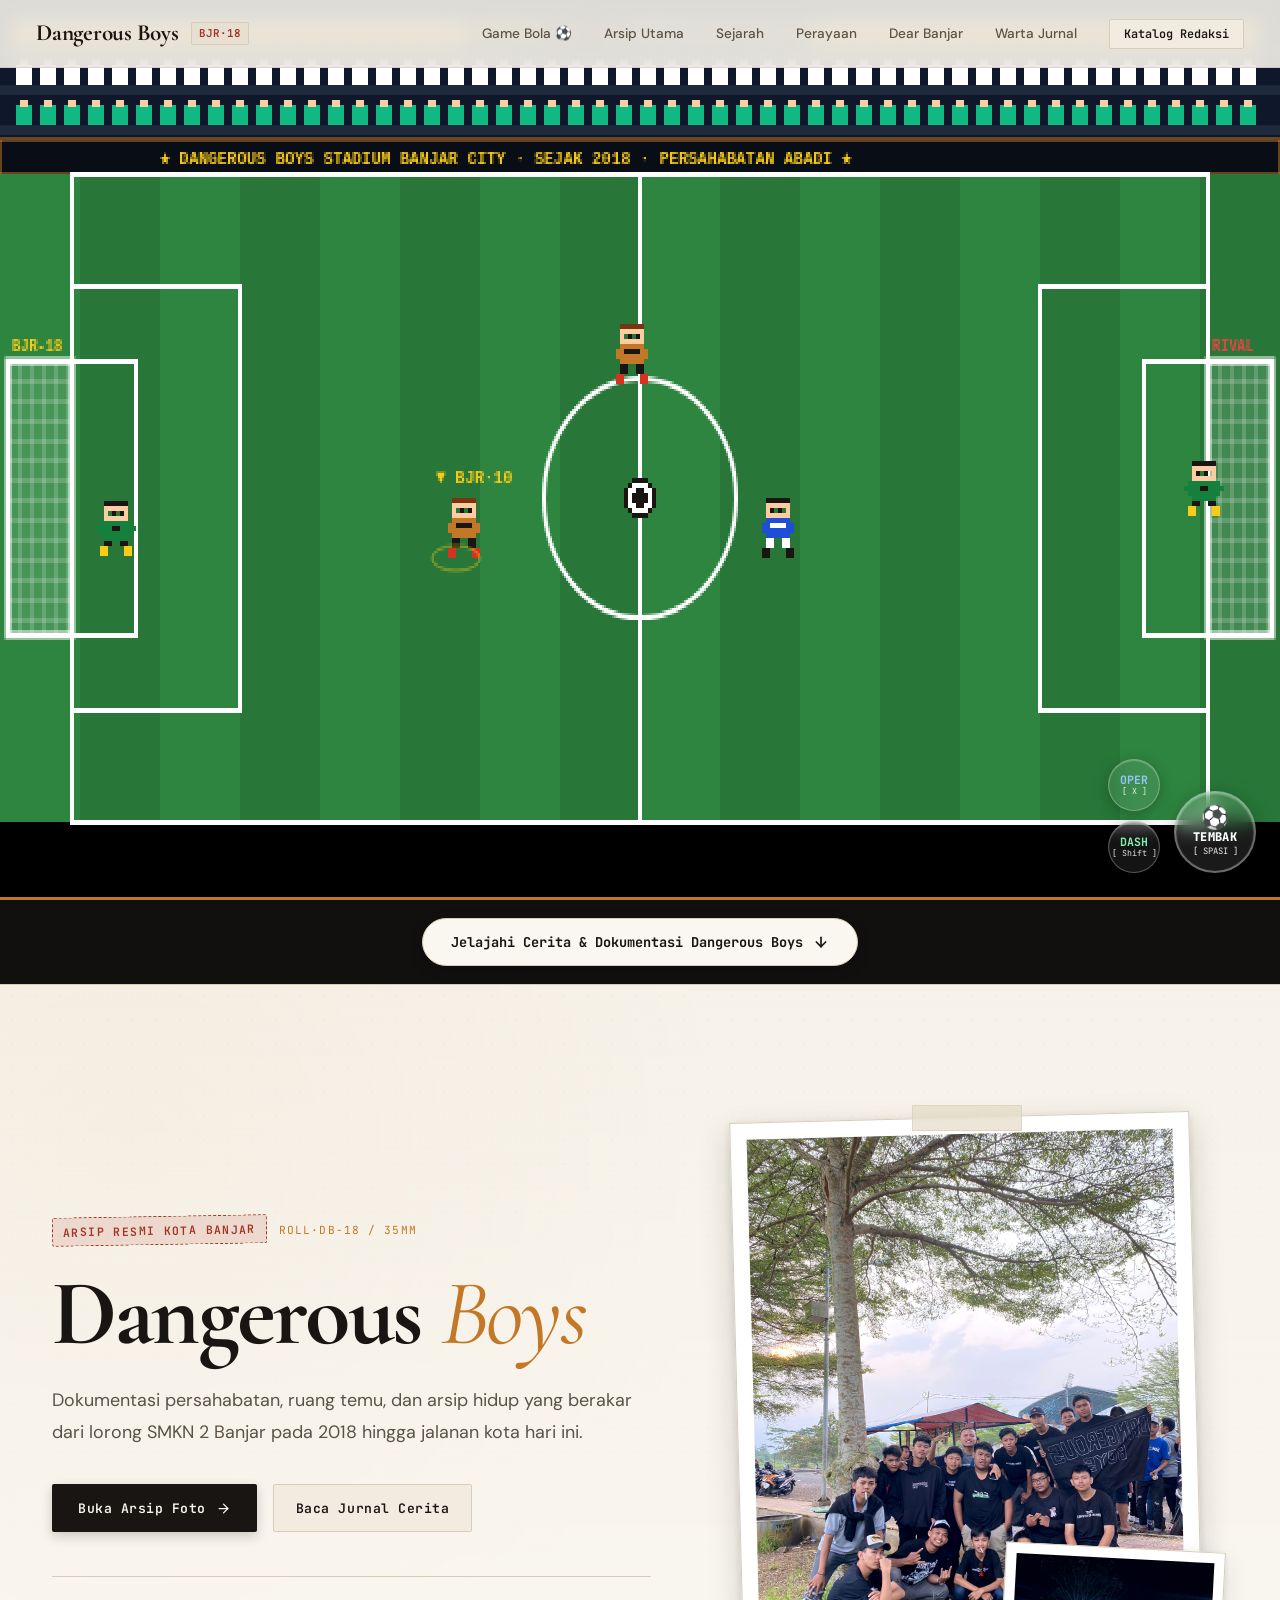
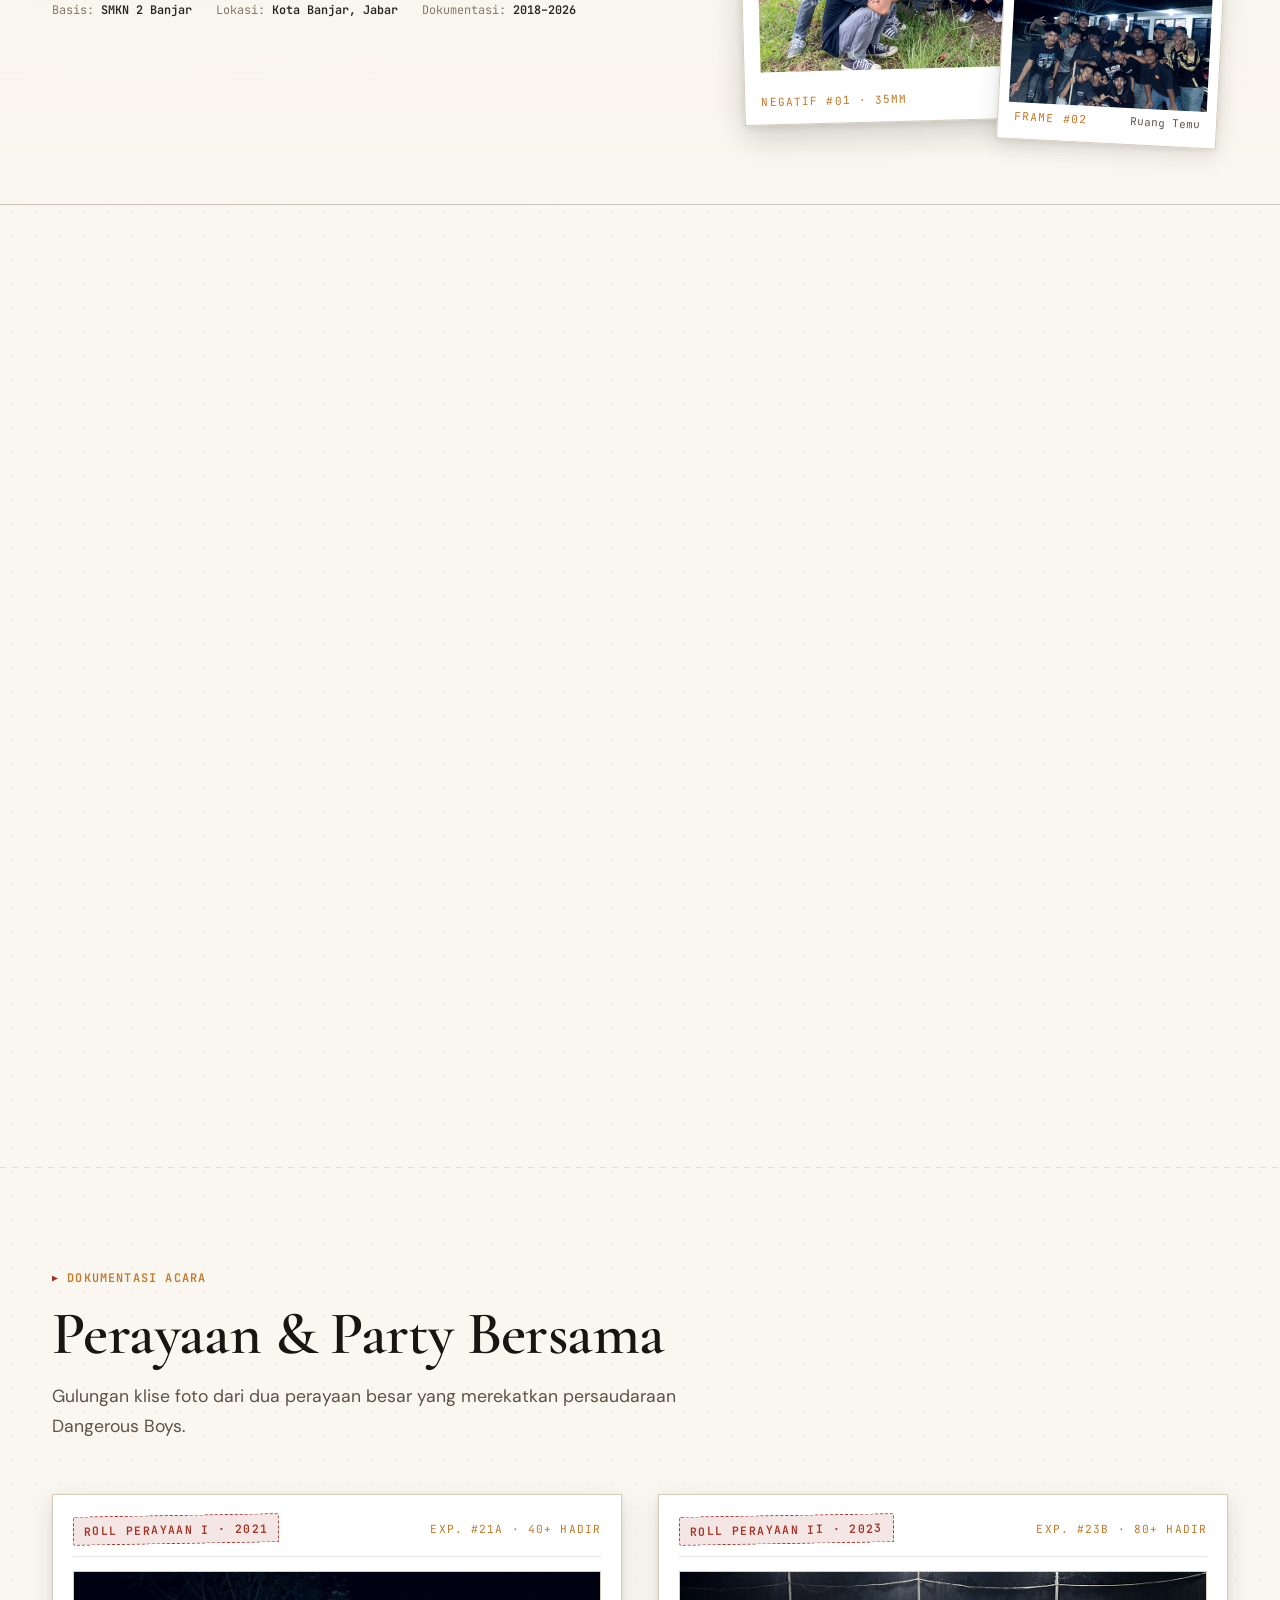
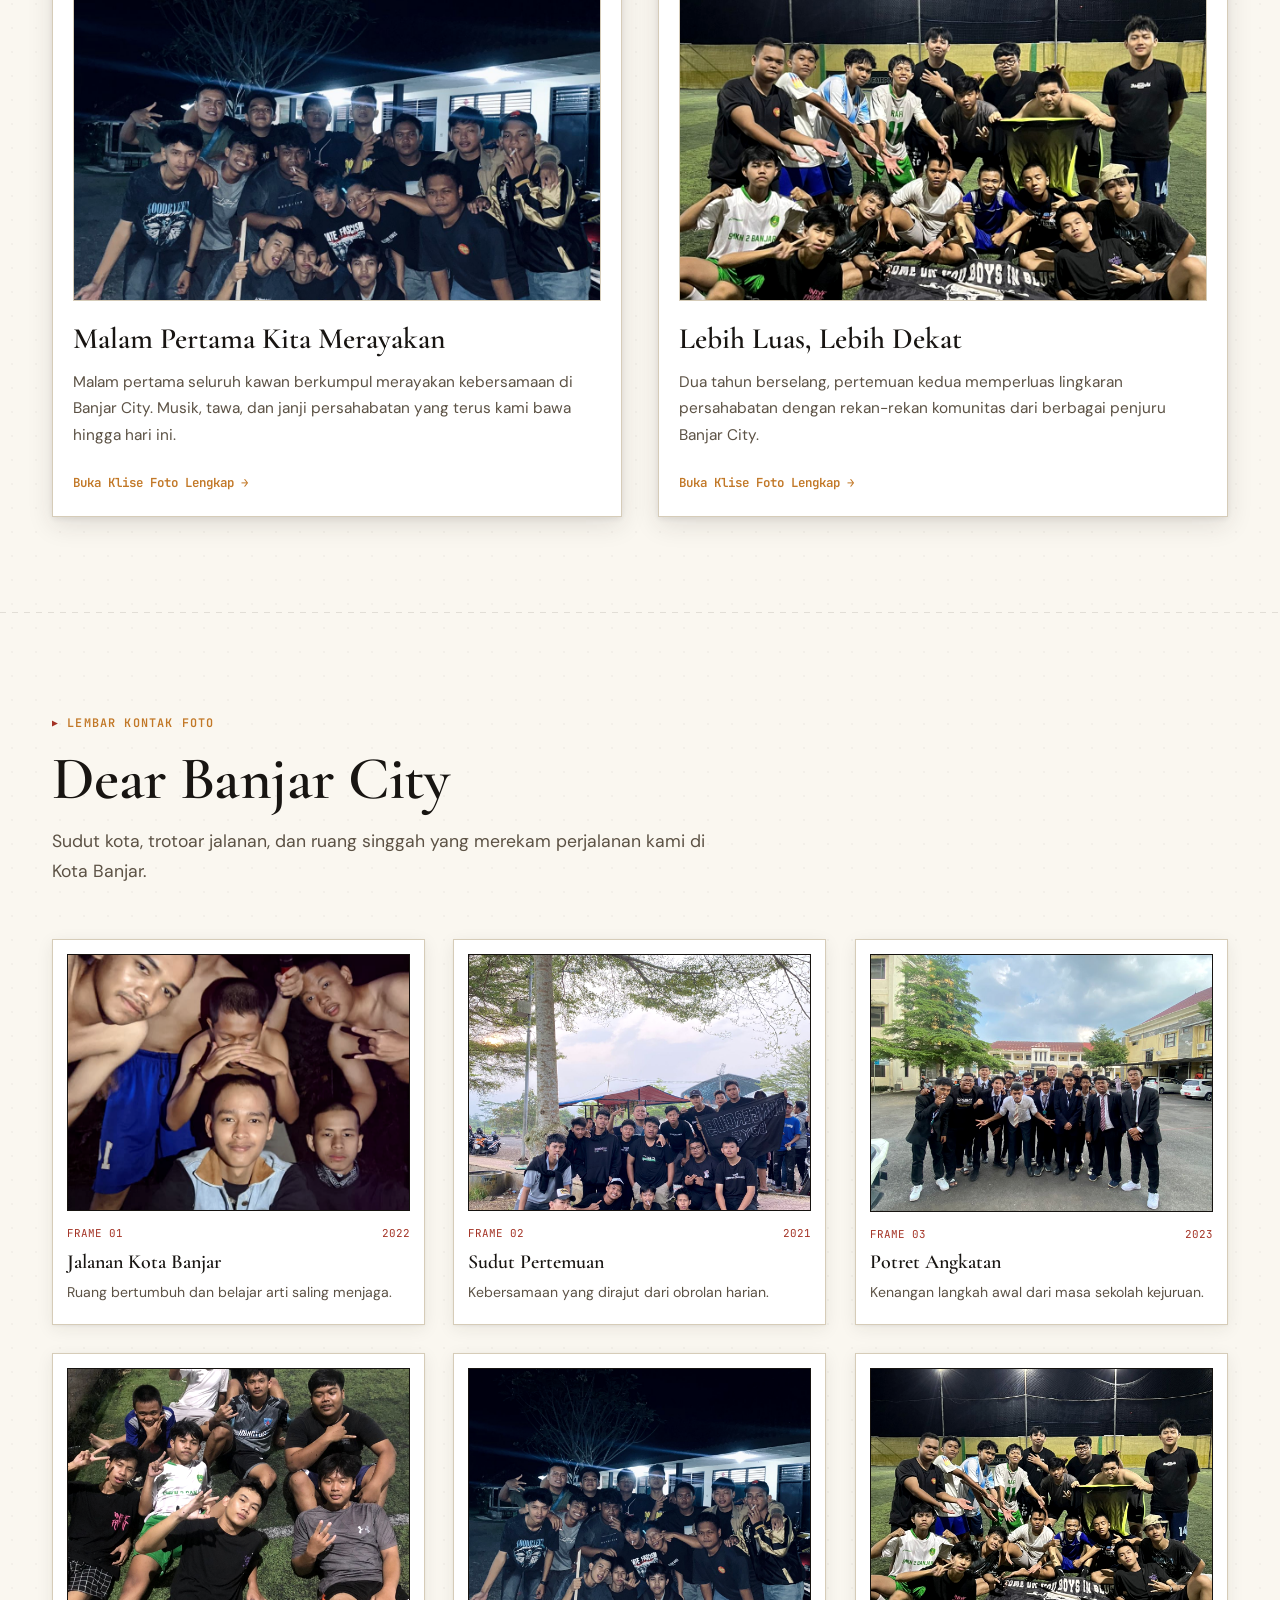
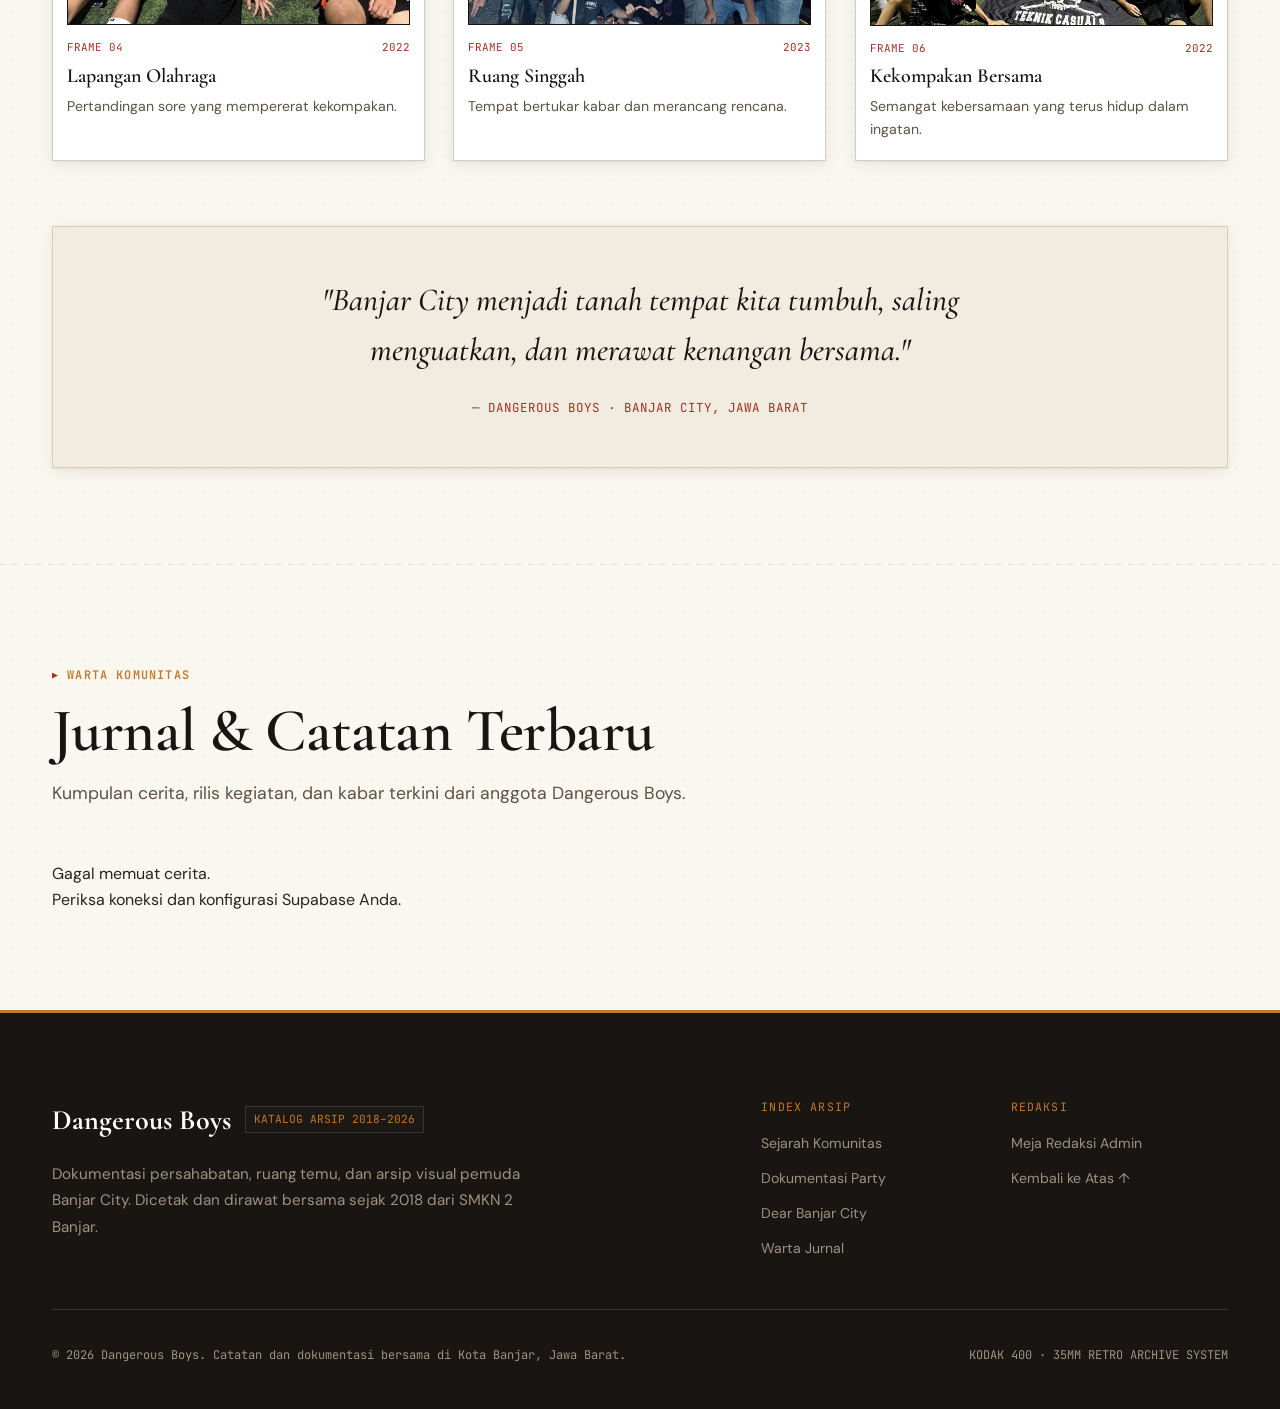
==== commit b30b3b97: "fix: dynamic floating joystick on cursor position, glass transparent skill buttons, mini top HUD & e" ====
--- a/index.html
+++ b/index.html
@@ -25,75 +25,60 @@
         <!-- Canvas Lapangan Stadion 60FPS -->
         <canvas id="soccerGameCanvas"></canvas>
 
-        <!-- Papan Skor Retro HUD di Bagian Atas -->
-        <div class="arcade-hud">
-            <div class="hud-team hud-home">
-                <span class="hud-tag">TUAN RUMAH</span>
-                <span class="hud-team-name">DANGEROUS BOYS</span>
-            </div>
-
-            <div class="hud-center">
-                <div class="hud-score-display" id="hudScoreText">0  -  0</div>
-                <div class="hud-timer" id="hudTimerText">90:00</div>
-            </div>
-
-            <div class="hud-team hud-away">
-                <span class="hud-tag">TIM LAWAN</span>
-                <span class="hud-team-name">BANJAR RIVAL FC</span>
-            </div>
-
-            <div class="hud-tools">
-                <button id="arcSound" class="hud-tool-btn" title="Aktifkan / Bisukan Suara">🔊</button>
-                <button id="arcReset" class="hud-tool-btn" title="Mulai Ulang Pertandingan">↺</button>
-            </div>
-        </div>
-
-        <!-- MOBA GAME CONTROLS (Geser Bebas 360° & Skill Attack) -->
-        <div class="moba-controls-layer">
-            <!-- Sisi Kiri: MOBA Virtual Joystick 360° (Geser Mengalir Bebas) -->
-            <div class="moba-joystick-wrapper" id="mobaJoystickZone">
-                <div class="moba-joystick-base" id="mobaJoyBase">
-                    <div class="moba-joystick-ring"></div>
-                    <div class="moba-joystick-knob" id="mobaJoyKnob">
-                        <div class="knob-dot"></div>
-                    </div>
-                </div>
-                <span class="moba-control-hint">Geser Bebas 360°</span>
-            </div>
-
-            <!-- Bagian Tengah: Panduan & Tombol Jelajahi Cerita ke Bawah -->
-            <div class="arcade-center-nav">
-                <div class="arcade-status-tag">★ PERTANDINGAN SEPAK BOLA RETRO BJR-18 ★</div>
-                <div class="moba-play-tip">Geser stik 360° atau sentuh lapangan langsung untuk lari</div>
-                <a href="#hero" class="btn-scroll-down">
-                    <span>Jelajahi Cerita Dangerous Boys</span>
-                    <svg width="15" height="15" viewBox="0 0 24 24" fill="none" stroke="currentColor" stroke-width="2.5" stroke-linecap="round" stroke-linejoin="round">
-                        <line x1="12" y1="5" x2="12" y2="19"></line>
-                        <polyline points="19 12 12 19 5 12"></polyline>
-                    </svg>
-                </a>
-            </div>
-
-            <!-- Sisi Kanan: MOBA Action Skills (Tembak, Oper, Dash) -->
-            <div class="moba-action-cluster">
-                <div class="moba-sub-skills">
-                    <button id="mobaPass" class="moba-skill-btn btn-pass" aria-label="Oper / Umpan">
-                        <span class="skill-name">OPER</span>
-                        <small class="skill-key">[ X ]</small>
-                    </button>
-                    <button id="mobaDash" class="moba-skill-btn btn-dash" aria-label="Dash / Lari Kilat">
-                        <span class="skill-name">DASH</span>
-                        <small class="skill-key">[ Shift ]</small>
-                    </button>
-                </div>
-                <button id="mobaShoot" class="moba-main-attack-btn" aria-label="Tembak Bola ke Gawang">
-                    <span class="attack-icon">⚽</span>
-                    <span class="attack-label">TEMBAK</span>
-                    <small class="attack-key">[ SPASI ]</small>
+        <!-- Papan Skor HUD Mini (Kecil di Atas, Tidak Menghalangi Lapangan) -->
+        <div class="arcade-hud-mini">
+            <div class="hud-team-chip home">
+                <span class="hud-dot-home"></span>
+                <span class="hud-mini-name">BJR-18</span>
+            </div>
+            <div class="hud-mini-score" id="hudScoreText">0  -  0</div>
+            <div class="hud-team-chip away">
+                <span class="hud-mini-name">RIVAL</span>
+                <span class="hud-dot-away"></span>
+            </div>
+            <div class="hud-mini-timer" id="hudTimerText">90:00</div>
+            <div class="hud-mini-tools">
+                <button id="arcSound" class="hud-mini-btn" title="Suara">🔊</button>
+                <button id="arcReset" class="hud-mini-btn" title="Reset">↺</button>
+            </div>
+        </div>
+
+        <!-- Floating Dynamic Joystick Base (Muncul Otomatis Saat Kursor/Jari Ditaruh di Lapangan) -->
+        <div class="dynamic-joystick-base" id="mobaJoyBase">
+            <div class="dynamic-joystick-ring"></div>
+            <div class="dynamic-joystick-knob" id="mobaJoyKnob"></div>
+        </div>
+
+        <!-- Tombol Aksi Kanan (Glassmorphic Transparan Tidak Menghalangi Pertandingan) -->
+        <div class="moba-action-cluster">
+            <div class="moba-sub-skills">
+                <button id="mobaPass" class="moba-skill-btn btn-pass" aria-label="Oper / Umpan">
+                    <span class="skill-name">OPER</span>
+                    <small class="skill-key">[ X ]</small>
                 </button>
-            </div>
+                <button id="mobaDash" class="moba-skill-btn btn-dash" aria-label="Dash / Lari Kilat">
+                    <span class="skill-name">DASH</span>
+                    <small class="skill-key">[ Shift ]</small>
+                </button>
+            </div>
+            <button id="mobaShoot" class="moba-main-attack-btn" aria-label="Tembak Bola ke Gawang">
+                <span class="attack-icon">⚽</span>
+                <span class="attack-label">TEMBAK</span>
+                <small class="attack-key">[ SPASI ]</small>
+            </button>
         </div>
     </section>
+
+    <!-- TOMBOL GULIR KE DOKUMENTASI (DI LUAR LAPANGAN PERTANDINGAN) -->
+    <div class="game-scroll-divider">
+        <a href="#hero" class="btn-scroll-to-story">
+            <span>Jelajahi Cerita & Dokumentasi Dangerous Boys</span>
+            <svg width="16" height="16" viewBox="0 0 24 24" fill="none" stroke="currentColor" stroke-width="2.5" stroke-linecap="round" stroke-linejoin="round">
+                <line x1="12" y1="5" x2="12" y2="19"></line>
+                <polyline points="19 12 12 19 5 12"></polyline>
+            </svg>
+        </a>
+    </div>
 
     <!-- ═══════════════════════════════════════════════════════════
          HERO SECTION: VINTAGE FILM SPREAD
--- a/css/style.css
+++ b/css/style.css
@@ -1183,249 +1183,164 @@
   image-rendering: crisp-edges;
 }
 
-/* 1. HUD Papan Skor Retro Atas */
-.arcade-hud {
-  position: relative;
-  z-index: 10;
-  margin: 78px auto 0;
-  max-width: 880px;
-  width: calc(100% - 32px);
-  background-color: rgba(15, 23, 42, 0.94);
-  border: 1.5px solid rgba(194, 120, 39, 0.6);
-  border-radius: 4px;
-  box-shadow: 0 8px 24px rgba(0, 0, 0, 0.6), inset 0 1px 0 rgba(255, 255, 255, 0.1);
-  padding: 8px 18px;
-  display: flex;
-  align-items: center;
-  justify-content: space-between;
+/* 1. HUD Papan Skor Mini (Sleek, Kompak di Atas, Tidak Menghalangi Lapangan) */
+.arcade-hud-mini {
+  position: absolute;
+  top: 14px;
+  left: 50%;
+  transform: translateX(-50%);
+  z-index: 15;
+  height: 34px;
+  padding: 0 16px;
+  background-color: rgba(15, 23, 42, 0.72);
   backdrop-filter: blur(8px);
-}
-
-.hud-team {
-  display: flex;
-  flex-direction: column;
-}
-
-.hud-tag {
-  font-family: var(--font-typewriter);
-  font-size: 0.62rem;
+  -webkit-backdrop-filter: blur(8px);
+  border: 1px solid rgba(255, 255, 255, 0.18);
+  border-radius: 20px;
+  box-shadow: 0 6px 18px rgba(0, 0, 0, 0.4);
+  display: flex;
+  align-items: center;
+  gap: 12px;
+  user-select: none;
+}
+
+.hud-team-chip {
+  display: flex;
+  align-items: center;
+  gap: 6px;
+}
+
+.hud-dot-home {
+  width: 7px;
+  height: 7px;
+  border-radius: 50%;
+  background-color: #facc15;
+  box-shadow: 0 0 6px #facc15;
+}
+
+.hud-dot-away {
+  width: 7px;
+  height: 7px;
+  border-radius: 50%;
+  background-color: #60a5fa;
+  box-shadow: 0 0 6px #60a5fa;
+}
+
+.hud-mini-name {
+  font-family: var(--font-typewriter);
+  font-size: 0.75rem;
+  font-weight: 700;
+  color: #f8fafc;
+  letter-spacing: 0.04em;
+}
+
+.home .hud-mini-name {
+  color: #facc15;
+}
+
+.away .hud-mini-name {
+  color: #93c5fd;
+}
+
+.hud-mini-score {
+  font-family: var(--font-typewriter);
+  font-size: 0.95rem;
+  font-weight: 800;
+  color: #ffffff;
+  background-color: rgba(0, 0, 0, 0.45);
+  padding: 2px 10px;
+  border-radius: 10px;
+  border: 1px solid rgba(255, 255, 255, 0.15);
   letter-spacing: 0.08em;
-  color: var(--darkroom-muted);
-}
-
-.hud-team-name {
-  font-family: var(--font-serif);
-  font-size: 1.15rem;
-  font-weight: 700;
-  color: #fff;
-}
-
-.hud-home .hud-team-name {
-  color: #facc15;
-}
-
-.hud-away .hud-team-name {
-  color: #93c5fd;
-  text-align: right;
-}
-
-.hud-center {
-  display: flex;
-  flex-direction: column;
-  align-items: center;
-}
-
-.hud-score-display {
-  font-family: var(--font-typewriter);
-  font-size: 1.6rem;
-  font-weight: 700;
-  color: #facc15;
-  background-color: #020617;
-  padding: 2px 14px;
-  border-radius: 3px;
-  border: 1px solid rgba(250, 204, 21, 0.4);
-  box-shadow: inset 0 0 10px rgba(250, 204, 21, 0.2);
-  letter-spacing: 0.1em;
-}
-
-.hud-timer {
+}
+
+.hud-mini-timer {
   font-family: var(--font-typewriter);
   font-size: 0.72rem;
   color: #cbd5e1;
-  margin-top: 3px;
-}
-
-.hud-tools {
-  display: flex;
-  align-items: center;
-  gap: 8px;
-}
-
-.hud-tool-btn {
-  width: 32px;
-  height: 32px;
-  display: flex;
-  align-items: center;
-  justify-content: center;
-  background-color: #1e293b;
-  border: 1px solid rgba(255, 255, 255, 0.15);
-  border-radius: 4px;
-  color: #fff;
+}
+
+.hud-mini-tools {
+  display: flex;
+  align-items: center;
+  gap: 6px;
+  padding-left: 6px;
+  border-left: 1px solid rgba(255, 255, 255, 0.15);
+}
+
+.hud-mini-btn {
+  background: none;
+  border: none;
+  color: #cbd5e1;
   font-size: 0.85rem;
   cursor: pointer;
-  transition: all 0.15s ease;
-}
-
-.hud-tool-btn:hover {
-  background-color: var(--film-amber);
-  color: #12100e;
-}
-
-/* 2. MOBA Game Controls (Virtual Floating Joystick 360° & Skills) */
-.moba-controls-layer {
-  position: relative;
-  z-index: 10;
-  padding: 12px 28px 22px;
-  display: flex;
-  align-items: flex-end;
-  justify-content: space-between;
-  width: 100%;
+  padding: 2px;
+  display: flex;
+  align-items: center;
+  justify-content: center;
+  transition: color 0.15s ease;
+}
+
+.hud-mini-btn:hover {
+  color: #facc15;
+}
+
+/* 2. Floating Dynamic Joystick (Muncul Otomatis Saat Disentuh / Diklik di Manapun) */
+.dynamic-joystick-base {
+  position: absolute;
+  width: 104px;
+  height: 104px;
+  border-radius: 50%;
+  background: radial-gradient(circle, rgba(30, 41, 59, 0.5) 0%, rgba(15, 23, 42, 0.8) 100%);
+  border: 1.5px solid rgba(250, 204, 21, 0.5);
+  box-shadow: 0 8px 24px rgba(0, 0, 0, 0.5), inset 0 0 14px rgba(250, 204, 21, 0.15);
+  transform: translate(-50%, -50%);
+  display: flex;
+  align-items: center;
+  justify-content: center;
+  backdrop-filter: blur(6px);
+  -webkit-backdrop-filter: blur(6px);
+  opacity: 0;
   pointer-events: none;
-}
-
-/* Sisi Kiri: MOBA Virtual Joystick 360° */
-.moba-joystick-wrapper {
-  display: flex;
-  flex-direction: column;
-  align-items: center;
-  gap: 6px;
-  pointer-events: auto;
-  user-select: none;
-  touch-action: none;
-}
-
-.moba-joystick-base {
-  position: relative;
-  width: 112px;
-  height: 112px;
+  transition: opacity 0.12s ease;
+  z-index: 12;
+  will-change: transform, left, top;
+}
+
+.dynamic-joystick-base.active {
+  opacity: 0.9;
+}
+
+.dynamic-joystick-ring {
+  position: absolute;
+  width: 70px;
+  height: 70px;
   border-radius: 50%;
-  background: radial-gradient(circle, rgba(30, 41, 59, 0.75) 0%, rgba(15, 23, 42, 0.94) 100%);
-  border: 2px solid rgba(250, 204, 21, 0.45);
-  box-shadow: 0 10px 28px rgba(0, 0, 0, 0.6), inset 0 0 14px rgba(250, 204, 21, 0.2);
-  display: flex;
-  align-items: center;
-  justify-content: center;
-  backdrop-filter: blur(8px);
-  cursor: grab;
-}
-
-.moba-joystick-base:active {
-  cursor: grabbing;
-}
-
-.moba-joystick-ring {
+  border: 1px dashed rgba(255, 255, 255, 0.25);
+  pointer-events: none;
+}
+
+.dynamic-joystick-knob {
   position: absolute;
-  width: 76px;
-  height: 76px;
-  border-radius: 50%;
-  border: 1.5px dashed rgba(255, 255, 255, 0.22);
-  pointer-events: none;
-}
-
-.moba-joystick-knob {
-  position: absolute;
-  width: 48px;
-  height: 48px;
+  width: 44px;
+  height: 44px;
   border-radius: 50%;
   background: radial-gradient(circle at 35% 35%, #475569, #1e293b);
   border: 2px solid #facc15;
-  box-shadow: 0 4px 14px rgba(0, 0, 0, 0.6), inset 0 2px 4px rgba(255, 255, 255, 0.3);
-  display: flex;
-  align-items: center;
-  justify-content: center;
+  box-shadow: 0 4px 12px rgba(0, 0, 0, 0.6), inset 0 2px 4px rgba(255, 255, 255, 0.35);
   pointer-events: none;
   transition: transform 0.03s linear;
   will-change: transform;
 }
 
-.knob-dot {
-  width: 12px;
-  height: 12px;
-  border-radius: 50%;
-  background-color: #facc15;
-  box-shadow: 0 0 8px #facc15;
-}
-
-.moba-control-hint {
-  font-family: var(--font-typewriter);
-  font-size: 0.65rem;
-  color: #facc15;
-  letter-spacing: 0.08em;
-  background-color: rgba(15, 23, 42, 0.88);
-  padding: 2px 10px;
-  border-radius: 12px;
-  border: 1px solid rgba(250, 204, 21, 0.3);
-}
-
-/* Navigasi Gulir ke Bawah (Tengah) */
-.arcade-center-nav {
-  display: flex;
-  flex-direction: column;
-  align-items: center;
-  gap: 8px;
-  pointer-events: auto;
-  margin-bottom: 4px;
-}
-
-.arcade-status-tag {
-  font-family: var(--font-typewriter);
-  font-size: 0.7rem;
-  color: #facc15;
-  letter-spacing: 0.12em;
-  background-color: rgba(15, 23, 42, 0.9);
-  border: 1px solid rgba(250, 204, 21, 0.3);
-  padding: 3px 12px;
-  border-radius: 2px;
-}
-
-.moba-play-tip {
-  font-family: var(--font-typewriter);
-  font-size: 0.68rem;
-  color: #94a3b8;
-}
-
-.btn-scroll-down {
-  display: inline-flex;
-  align-items: center;
-  gap: 8px;
-  padding: 9px 22px;
-  background-color: var(--paper-cream);
-  color: var(--ink-carbon);
-  font-family: var(--font-typewriter);
-  font-size: 0.8rem;
-  font-weight: 700;
-  border-radius: 30px;
-  border: 1.5px solid var(--paper-edge);
-  box-shadow: 0 6px 18px rgba(0, 0, 0, 0.5);
-  transition: all 0.2s ease;
-  animation: bounceHint 2s infinite ease-in-out;
-}
-
-.btn-scroll-down:hover {
-  background-color: var(--film-amber);
-  color: #fff;
-  transform: translateY(-2px);
-}
-
-@keyframes bounceHint {
-  0%, 100% { transform: translateY(0); }
-  50% { transform: translateY(-4px); }
-}
-
-/* Sisi Kanan: MOBA Skills Cluster */
+/* 3. Tombol Aksi Glassmorphic Transparan (Tidak Menghalangi Lapangan) */
 .moba-action-cluster {
-  display: flex;
-  align-items: center;
+  position: absolute;
+  bottom: 24px;
+  right: 24px;
+  z-index: 15;
+  display: flex;
+  align-items: flex-end;
   gap: 14px;
   pointer-events: auto;
   user-select: none;
@@ -1446,27 +1361,28 @@
   align-items: center;
   justify-content: center;
   cursor: pointer;
-  border: 2px solid rgba(255, 255, 255, 0.2);
-  transition: transform 0.08s ease, filter 0.08s ease;
+  background: rgba(255, 255, 255, 0.08);
+  border: 1.5px solid rgba(255, 255, 255, 0.28);
+  backdrop-filter: blur(8px);
+  -webkit-backdrop-filter: blur(8px);
+  color: #ffffff;
+  box-shadow: 0 4px 16px rgba(0, 0, 0, 0.25), inset 0 1px 1px rgba(255, 255, 255, 0.25);
+  transition: transform 0.08s ease, background 0.15s ease, border-color 0.15s ease;
   touch-action: manipulation;
 }
 
 .moba-skill-btn:active {
   transform: scale(0.92);
-}
-
-.btn-pass {
-  background: radial-gradient(circle at 35% 35%, #2563eb, #1e40af);
-  border-color: #60a5fa;
-  color: #ffffff;
-  box-shadow: 0 6px 16px rgba(37, 99, 235, 0.45);
-}
-
-.btn-dash {
-  background: radial-gradient(circle at 35% 35%, #059669, #065f46);
-  border-color: #34d399;
-  color: #ffffff;
-  box-shadow: 0 6px 16px rgba(5, 150, 105, 0.45);
+  background: rgba(255, 255, 255, 0.25);
+  border-color: #facc15;
+}
+
+.btn-pass .skill-name {
+  color: #93c5fd;
+}
+
+.btn-dash .skill-name {
+  color: #86efac;
 }
 
 .skill-name {
@@ -1482,27 +1398,31 @@
   opacity: 0.85;
 }
 
-/* Tombol Tembak Utama MOBA */
+/* Tombol Tembak Utama Glassmorphic */
 .moba-main-attack-btn {
   width: 82px;
   height: 82px;
   border-radius: 50%;
-  background: radial-gradient(circle at 35% 35%, #ef4444, #991b1b);
-  border: 3px solid #fca5a5;
+  background: rgba(255, 255, 255, 0.1);
+  border: 2px solid rgba(255, 255, 255, 0.35);
+  backdrop-filter: blur(10px);
+  -webkit-backdrop-filter: blur(10px);
   color: #ffffff;
-  box-shadow: 0 8px 24px rgba(239, 68, 68, 0.5), inset 0 2px 6px rgba(255, 255, 255, 0.4);
+  box-shadow: 0 6px 22px rgba(0, 0, 0, 0.3), inset 0 1px 2px rgba(255, 255, 255, 0.35);
   display: flex;
   flex-direction: column;
   align-items: center;
   justify-content: center;
   cursor: pointer;
-  transition: transform 0.08s ease, box-shadow 0.08s ease;
+  transition: transform 0.08s ease, background 0.15s ease, border-color 0.15s ease;
   touch-action: manipulation;
 }
 
 .moba-main-attack-btn:active {
   transform: scale(0.92);
-  box-shadow: 0 2px 8px rgba(239, 68, 68, 0.4);
+  background: rgba(255, 255, 255, 0.28);
+  border-color: #fca5a5;
+  box-shadow: 0 2px 10px rgba(239, 68, 68, 0.4);
 }
 
 .attack-icon {
@@ -1515,12 +1435,53 @@
   font-size: 0.75rem;
   font-weight: 800;
   letter-spacing: 0.04em;
+  color: #ffffff;
 }
 
 .attack-key {
   font-family: var(--font-typewriter);
   font-size: 0.55rem;
   opacity: 0.9;
+}
+
+/* 4. Pembatas & Tombol Gulir ke Cerita (Di Luar Lapangan Pertandingan) */
+.game-scroll-divider {
+  width: 100%;
+  background-color: var(--darkroom-bg);
+  border-bottom: 1px solid var(--paper-edge);
+  padding: 18px 24px;
+  display: flex;
+  align-items: center;
+  justify-content: center;
+}
+
+.btn-scroll-to-story {
+  display: inline-flex;
+  align-items: center;
+  gap: 10px;
+  padding: 12px 28px;
+  background-color: var(--paper-cream);
+  color: var(--ink-carbon);
+  font-family: var(--font-typewriter);
+  font-size: 0.85rem;
+  font-weight: 700;
+  border-radius: 30px;
+  border: 1.5px solid var(--paper-edge);
+  box-shadow: 0 4px 14px rgba(0, 0, 0, 0.2);
+  transition: all 0.2s ease;
+  animation: bounceHint 2s infinite ease-in-out;
+}
+
+.btn-scroll-to-story:hover {
+  background-color: var(--film-amber);
+  color: #ffffff;
+  transform: translateY(-2px);
+  box-shadow: 0 8px 20px rgba(194, 120, 39, 0.35);
+}
+
+@keyframes bounceHint {
+  0%, 100% { transform: translateY(0); }
+  50% { transform: translateY(-4px); }
 }
 
 /* ── 13. RESPONSIVE BREAKPOINTS (LAPTOP, TABLET, HANDPHONE) ─── */
@@ -1659,58 +1620,25 @@
     height: 100svh;
     min-height: 520px;
   }
-  .arcade-hud {
-    width: calc(100% - 20px);
-    margin: 66px auto 0;
-    padding: 6px 12px;
-  }
-  .hud-team-name {
+  .arcade-hud-mini {
+    top: 10px;
+    padding: 0 10px;
+    gap: 8px;
+    height: 30px;
+  }
+  .hud-mini-name {
+    font-size: 0.68rem;
+  }
+  .hud-mini-score {
     font-size: 0.85rem;
-  }
-  .hud-score-display {
-    font-size: 1.25rem;
-    padding: 2px 8px;
-  }
-  .moba-controls-layer {
-    padding: 8px 12px 14px;
-    flex-wrap: wrap;
-    justify-content: space-between;
-    gap: 8px;
-  }
-  .arcade-center-nav {
-    order: -1;
-    width: 100%;
-    margin-bottom: 2px;
-  }
-  .arcade-status-tag {
-    font-size: 0.6rem;
-    padding: 2px 8px;
-  }
-  .moba-play-tip {
-    font-size: 0.62rem;
-  }
-  .btn-scroll-down {
-    padding: 7px 16px;
-    font-size: 0.72rem;
-  }
-  /* Joystick di HP */
-  .moba-joystick-base {
-    width: 92px;
-    height: 92px;
-  }
-  .moba-joystick-ring {
-    width: 60px;
-    height: 60px;
-  }
-  .moba-joystick-knob {
-    width: 40px;
-    height: 40px;
-  }
-  .moba-control-hint {
-    font-size: 0.6rem;
-  }
-  /* Skills di HP */
+    padding: 1px 6px;
+  }
+  .hud-mini-timer {
+    font-size: 0.65rem;
+  }
   .moba-action-cluster {
+    bottom: 16px;
+    right: 16px;
     gap: 10px;
   }
   .moba-skill-btn {
@@ -1718,17 +1646,26 @@
     height: 44px;
   }
   .skill-name {
-    font-size: 0.65rem;
+    font-size: 0.62rem;
   }
   .moba-main-attack-btn {
-    width: 68px;
-    height: 68px;
+    width: 66px;
+    height: 66px;
   }
   .attack-icon {
     font-size: 1.15rem;
   }
   .attack-label {
-    font-size: 0.68rem;
+    font-size: 0.65rem;
+  }
+  .game-scroll-divider {
+    padding: 14px 16px;
+  }
+  .btn-scroll-to-story {
+    padding: 10px 20px;
+    font-size: 0.78rem;
+    width: 100%;
+    justify-content: center;
   }
 }
 
